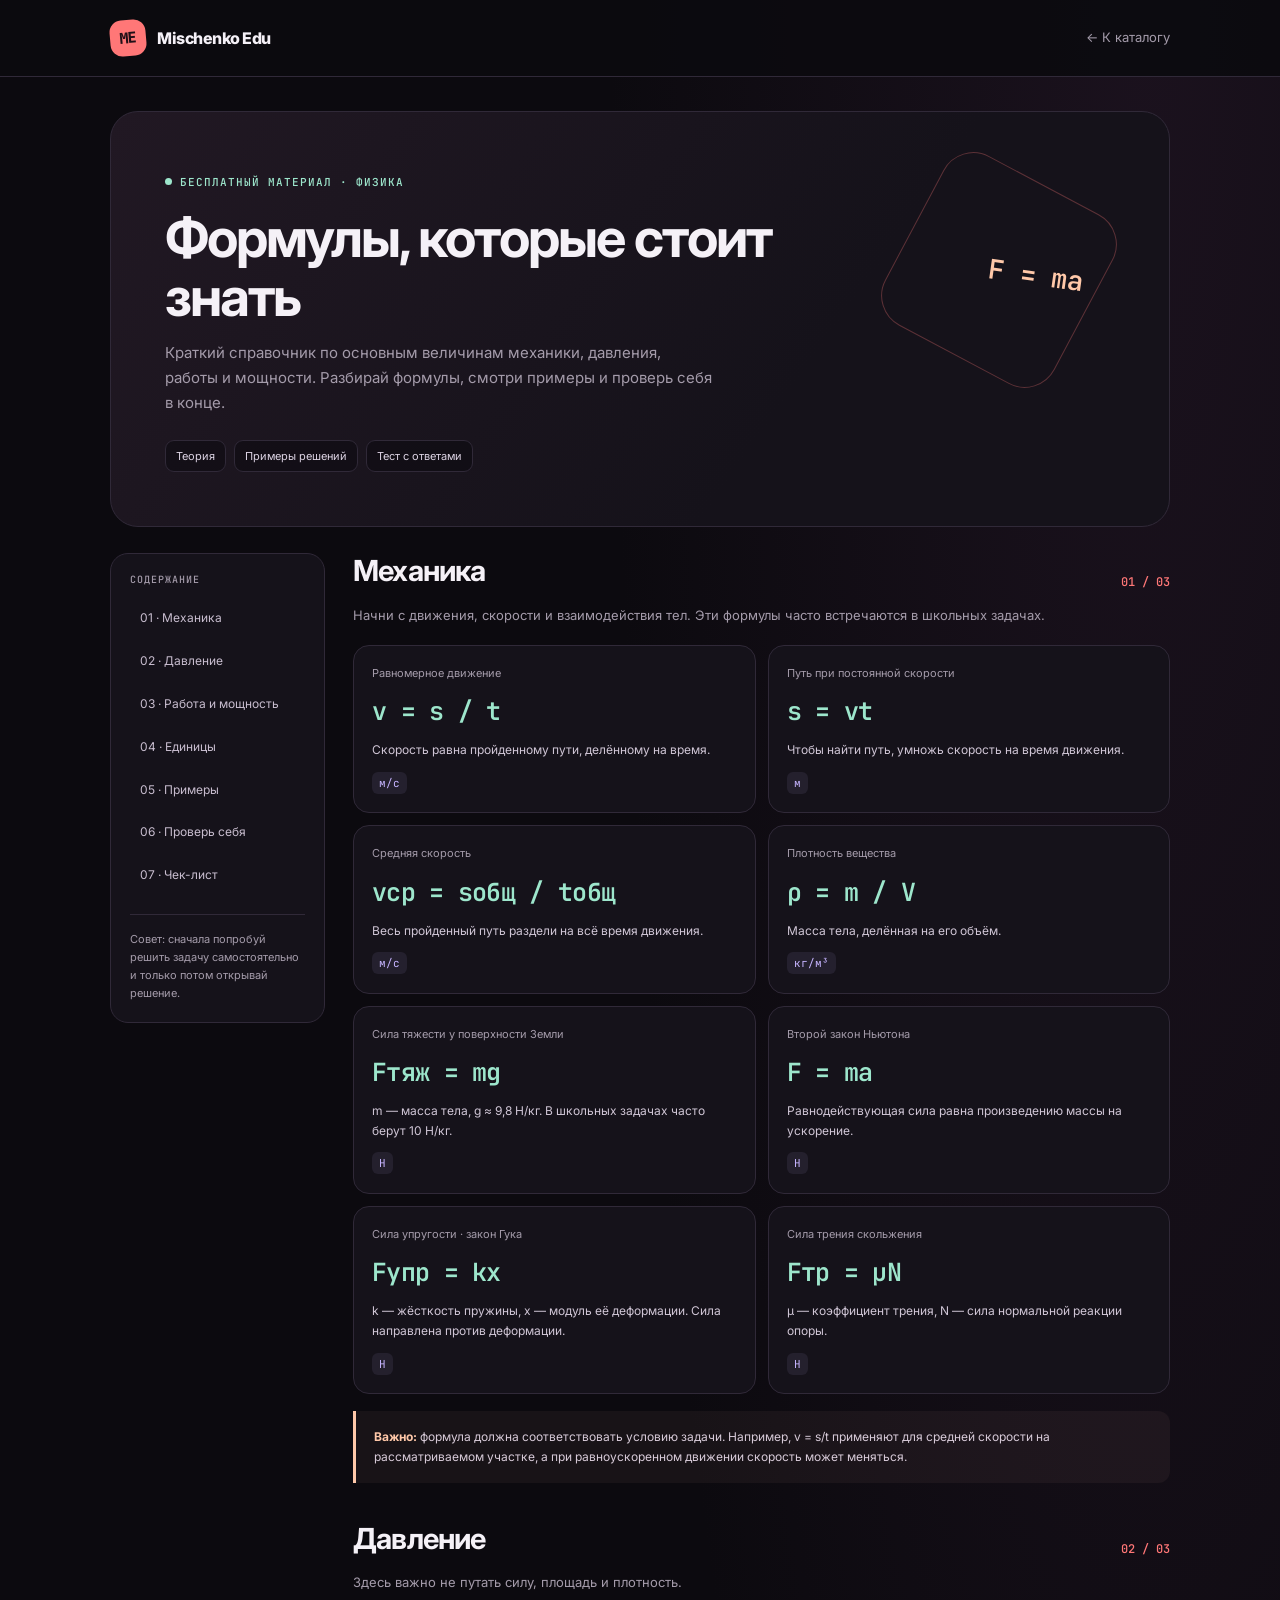
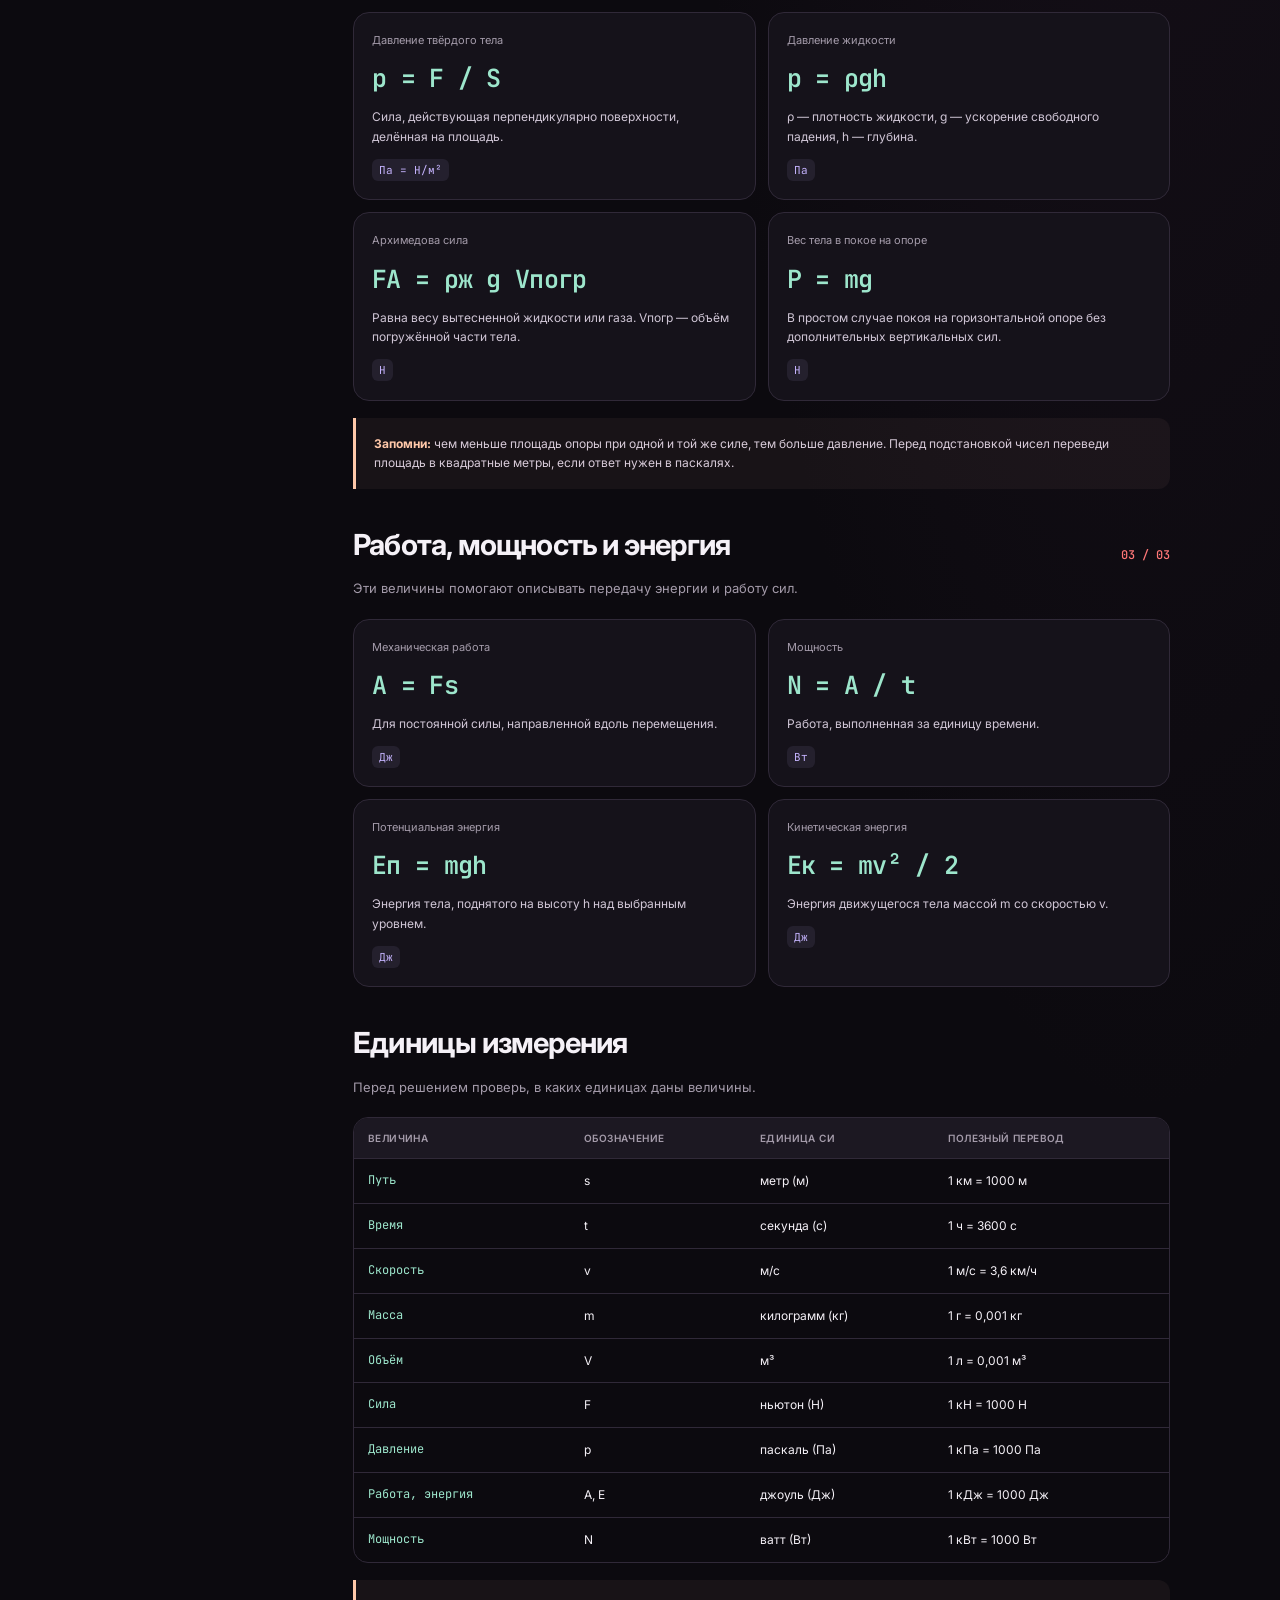
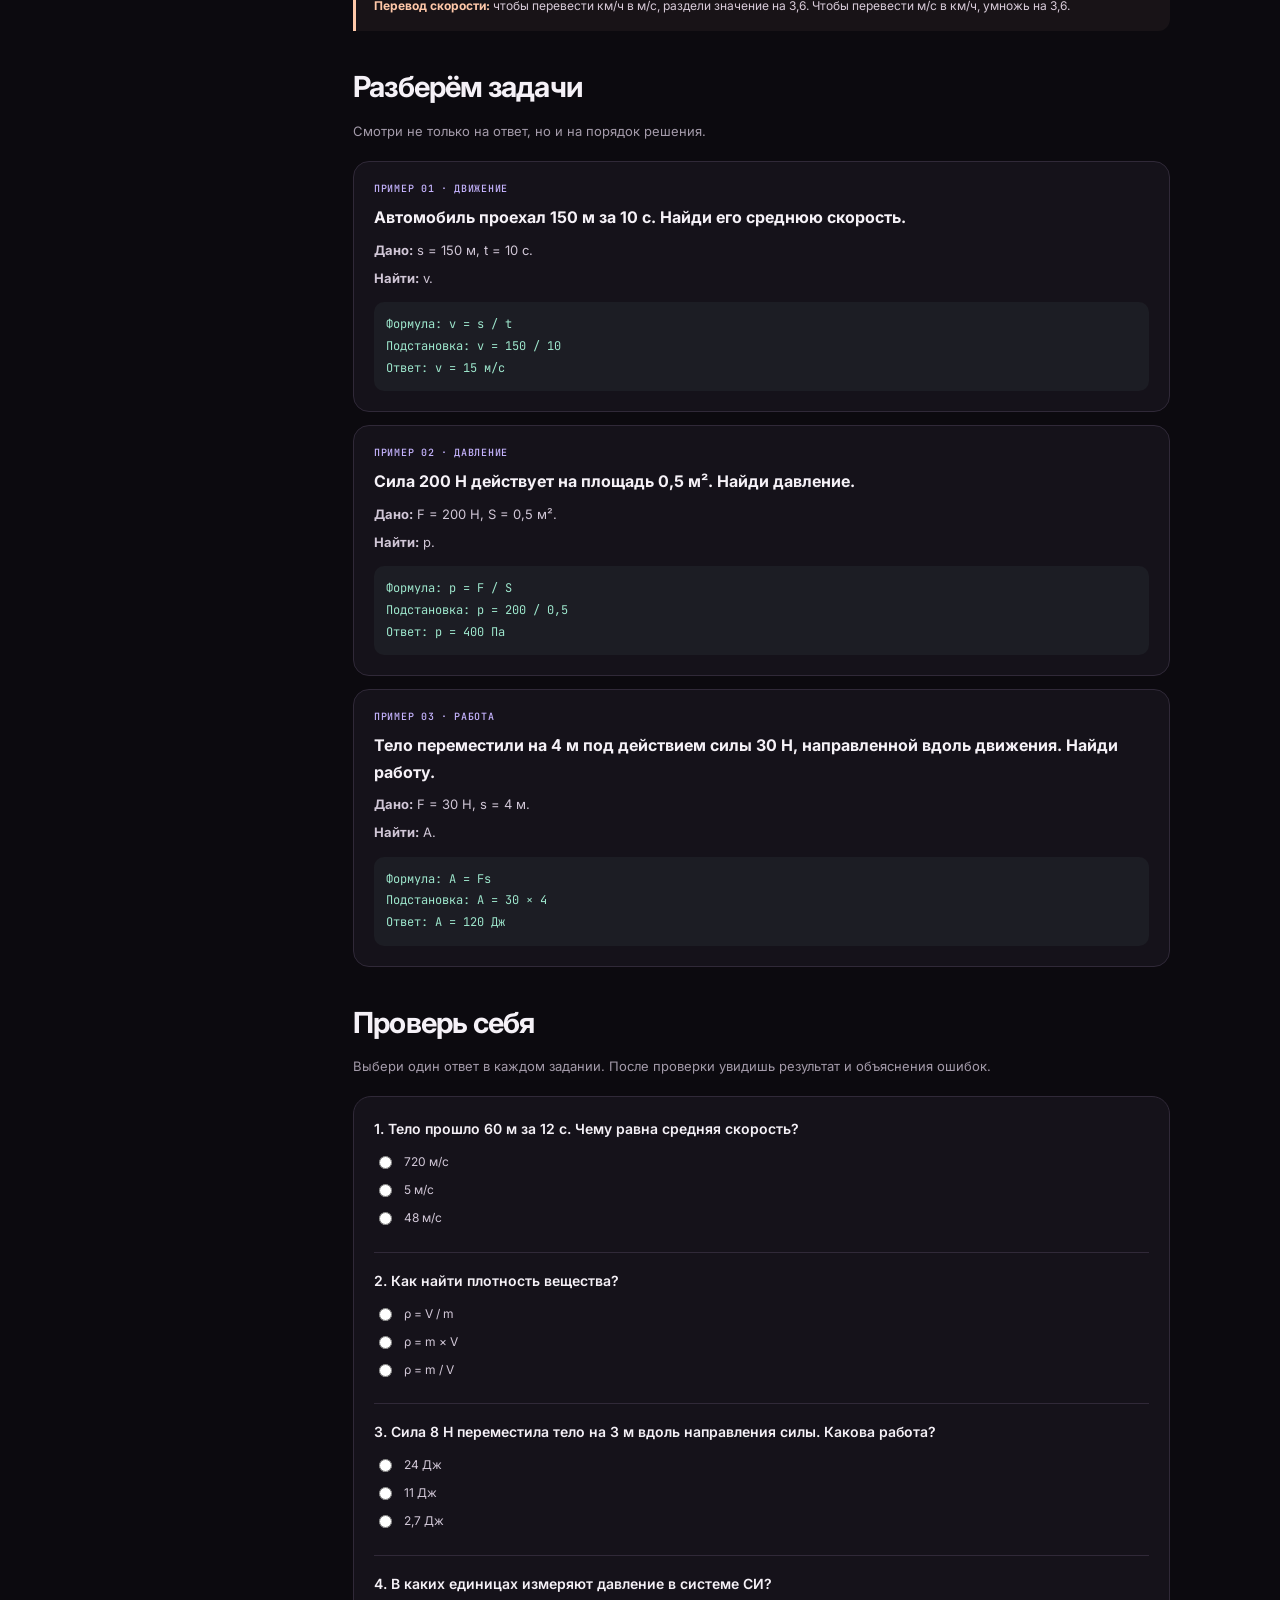
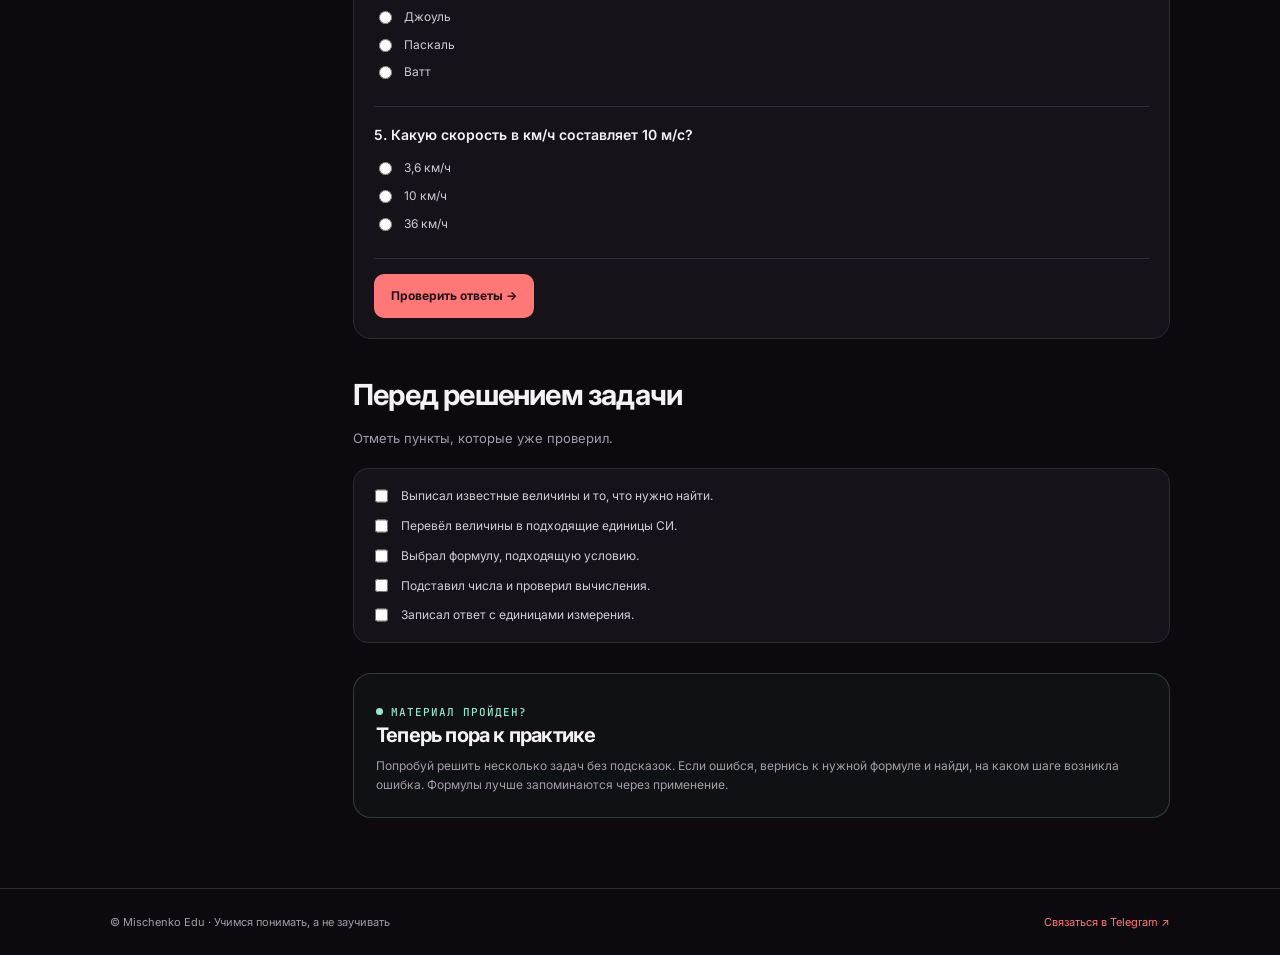
==== materials/physics/formulas.html @ 3014e143 "Create formulas.html" ====
<!DOCTYPE html>
<html lang="ru">
<head>
  <meta charset="UTF-8">
  <meta name="viewport" content="width=device-width, initial-scale=1">
  <meta name="theme-color" content="#0c0a0f">
  <meta name="description" content="Бесплатный справочник по физике: формулы, единицы измерения, примеры решения задач и проверочный тест. Mischenko Edu.">
  <title>Физика: формулы и величины — Mischenko Edu</title>

  <link rel="preconnect" href="https://fonts.googleapis.com">
  <link rel="preconnect" href="https://fonts.gstatic.com" crossorigin>
  <link href="https://fonts.googleapis.com/css2?family=Inter:wght@400;500;600;700;800&family=JetBrains+Mono:wght@400;500;600&display=swap" rel="stylesheet">

  <style>
    :root {
      --bg: #0c0a0f;
      --panel: #15121a;
      --panel-light: #1c1822;
      --text: #f5f1f7;
      --muted: #a49baa;
      --line: #302938;
      --coral: #ff7777;
      --mint: #9de6cc;
      --lavender: #c6b4ff;
      --peach: #ffc8a9;
      --radius: 20px;
    }

    * { box-sizing: border-box; }

    html { scroll-behavior: smooth; }

    body {
      margin: 0;
      background:
        radial-gradient(ellipse at 90% 0%, #39213b55, transparent 34rem),
        var(--bg);
      color: var(--text);
      font-family: Inter, sans-serif;
      line-height: 1.65;
    }

    a { color: inherit; text-decoration: none; }

    button, input { font: inherit; }

    button { cursor: pointer; }

    .wrap {
      width: min(1060px, calc(100% - 36px));
      margin: auto;
    }

    header {
      border-bottom: 1px solid var(--line);
      background: #0c0a0fe8;
    }

    .topbar {
      min-height: 76px;
      display: flex;
      align-items: center;
      justify-content: space-between;
      gap: 16px;
    }

    .brand {
      display: flex;
      align-items: center;
      gap: 11px;
      font-weight: 800;
      letter-spacing: -.5px;
    }

    .brand-mark {
      width: 36px;
      height: 36px;
      display: grid;
      place-items: center;
      border-radius: 12px;
      background: var(--coral);
      color: #211017;
      font-family: "JetBrains Mono", monospace;
      font-size: 15px;
      transform: rotate(-5deg);
    }

    .back {
      color: var(--muted);
      font-size: 13px;
      transition: color .2s;
    }

    .back:hover { color: var(--text); }

    .hero {
      position: relative;
      overflow: hidden;
      margin: 34px 0 26px;
      padding: clamp(26px, 5vw, 54px);
      border: 1px solid var(--line);
      border-radius: 28px;
      background: linear-gradient(125deg, #211823, #15121a 65%);
    }

    .hero::before {
      content: "";
      position: absolute;
      width: 190px;
      height: 190px;
      right: 7%;
      top: 15%;
      border: 1px solid #ff77774d;
      border-radius: 34px;
      transform: rotate(28deg);
    }

    .hero::after {
      content: "F = ma";
      position: absolute;
      right: 8%;
      top: 35%;
      color: #ffc8a9;
      font: 600 clamp(18px, 3vw, 27px) "JetBrains Mono", monospace;
      transform: rotate(8deg);
    }

    .eyebrow {
      display: inline-flex;
      align-items: center;
      gap: 8px;
      color: var(--mint);
      font: 500 11px "JetBrains Mono", monospace;
      letter-spacing: 1px;
      text-transform: uppercase;
    }

    .eyebrow::before {
      content: "";
      width: 7px;
      height: 7px;
      background: var(--mint);
      border-radius: 50%;
    }

    h1 {
      position: relative;
      z-index: 1;
      max-width: 620px;
      margin: 17px 0 15px;
      font-size: clamp(32px, 5vw, 54px);
      line-height: 1.08;
      letter-spacing: -2px;
    }

    .hero p {
      position: relative;
      z-index: 1;
      max-width: 550px;
      margin: 0;
      color: var(--muted);
      font-size: 15px;
    }

    .hero-tags {
      position: relative;
      z-index: 1;
      display: flex;
      flex-wrap: wrap;
      gap: 8px;
      margin-top: 25px;
    }

    .tag {
      padding: 6px 10px;
      border: 1px solid var(--line);
      border-radius: 9px;
      background: #0c0a0f88;
      color: #ddd4e4;
      font-size: 11px;
    }

    .layout {
      display: grid;
      grid-template-columns: 215px minmax(0, 1fr);
      gap: 28px;
      align-items: start;
      padding-bottom: 70px;
    }

    aside {
      position: sticky;
      top: 20px;
      padding: 19px;
      border: 1px solid var(--line);
      border-radius: 18px;
      background: var(--panel);
    }

    .side-title {
      margin: 0 0 13px;
      color: var(--muted);
      font: 500 10px "JetBrains Mono", monospace;
      letter-spacing: 1px;
      text-transform: uppercase;
    }

    .side-nav {
      display: grid;
      gap: 5px;
    }

    .side-nav a {
      padding: 9px 10px;
      border-radius: 9px;
      color: #c8bdcf;
      font-size: 12px;
      transition: background .2s, color .2s;
    }

    .side-nav a:hover {
      background: var(--panel-light);
      color: var(--text);
    }

    .side-note {
      margin-top: 20px;
      padding-top: 15px;
      border-top: 1px solid var(--line);
      color: var(--muted);
      font-size: 11px;
    }

    section { scroll-margin-top: 20px; }

    .section-head {
      display: flex;
      justify-content: space-between;
      align-items: end;
      gap: 12px;
      margin: 0 0 15px;
    }

    h2 {
      margin: 0;
      font-size: clamp(22px, 3vw, 29px);
      letter-spacing: -.8px;
      line-height: 1.25;
    }

    .section-number {
      color: var(--coral);
      font: 500 12px "JetBrains Mono", monospace;
    }

    .intro {
      margin: 7px 0 19px;
      color: var(--muted);
      font-size: 13px;
    }

    .formula-grid {
      display: grid;
      grid-template-columns: repeat(2, minmax(0, 1fr));
      gap: 12px;
    }

    .formula-card {
      min-width: 0;
      padding: 18px;
      border: 1px solid var(--line);
      border-radius: 16px;
      background: var(--panel);
      transition: border-color .2s, transform .2s;
    }

    .formula-card:hover {
      border-color: #66536f;
      transform: translateY(-2px);
    }

    .formula-label {
      color: var(--muted);
      font-size: 11px;
    }

    .formula {
      margin: 12px 0;
      color: var(--mint);
      font: 600 clamp(19px, 2.6vw, 25px) "JetBrains Mono", monospace;
      letter-spacing: -.7px;
      overflow-wrap: anywhere;
    }

    .formula-card p {
      margin: 0;
      color: #d0c6d6;
      font-size: 12px;
    }

    .formula-card .unit {
      display: inline-block;
      margin-top: 12px;
      padding: 4px 7px;
      border-radius: 6px;
      background: #c6b4ff16;
      color: var(--lavender);
      font: 11px "JetBrains Mono", monospace;
    }

    .info-box {
      margin: 17px 0 28px;
      padding: 16px 18px;
      border-left: 3px solid var(--peach);
      border-radius: 0 12px 12px 0;
      background: #ffc8a90d;
      color: #d8cbd9;
      font-size: 12px;
    }

    .info-box strong { color: var(--peach); }

    .content-section { margin-top: 38px; }

    .table-wrap {
      overflow-x: auto;
      border: 1px solid var(--line);
      border-radius: 15px;
    }

    table {
      width: 100%;
      border-collapse: collapse;
      font-size: 12px;
    }

    th, td {
      padding: 12px 14px;
      border-bottom: 1px solid var(--line);
      text-align: left;
    }

    th {
      background: var(--panel-light);
      color: var(--muted);
      font-size: 10px;
      font-weight: 600;
      letter-spacing: .4px;
      text-transform: uppercase;
    }

    tr:last-child td { border-bottom: 0; }

    td:first-child {
      color: var(--mint);
      font-family: "JetBrains Mono", monospace;
    }

    .example {
      margin-top: 13px;
      padding: 20px;
      border: 1px solid var(--line);
      border-radius: 16px;
      background: var(--panel);
    }

    .example-label {
      color: var(--lavender);
      font: 500 10px "JetBrains Mono", monospace;
      letter-spacing: .7px;
      text-transform: uppercase;
    }

    .example h3 {
      margin: 9px 0;
      font-size: 16px;
    }

    .example p {
      margin: 7px 0;
      color: #d0c6d6;
      font-size: 13px;
    }

    .solution {
      margin-top: 13px;
      padding: 12px;
      border-radius: 10px;
      background: #9de6cc0d;
      color: var(--mint);
      font: 12px/1.8 "JetBrains Mono", monospace;
    }

    .test {
      padding: 20px;
      border: 1px solid var(--line);
      border-radius: 18px;
      background: var(--panel);
    }

    .question {
      padding: 16px 0;
      border-bottom: 1px solid var(--line);
    }

    .question:first-child { padding-top: 0; }

    .question:last-of-type { border-bottom: 0; }

    .question h3 {
      margin: 0 0 12px;
      font-size: 14px;
      font-weight: 600;
    }

    .option {
      display: flex;
      align-items: flex-start;
      gap: 9px;
      margin: 8px 0;
      color: #d2c8d8;
      font-size: 12px;
      cursor: pointer;
    }

    .option input {
      margin-top: 4px;
      accent-color: var(--coral);
    }

    .primary-button {
      margin-top: 15px;
      padding: 12px 17px;
      border: 0;
      border-radius: 10px;
      background: var(--coral);
      color: #241219;
      font-size: 12px;
      font-weight: 700;
      transition: opacity .2s;
    }

    .primary-button:hover { opacity: .86; }

    .result {
      margin-top: 14px;
      padding: 13px;
      border-radius: 10px;
      background: var(--panel-light);
      color: var(--text);
      font-size: 13px;
    }

    .result:empty { display: none; }

    .result strong { color: var(--mint); }

    .mistakes {
      margin: 8px 0 0;
      padding-left: 18px;
      color: var(--muted);
      font-size: 12px;
    }

    .checklist {
      display: grid;
      gap: 10px;
      padding: 17px;
      border: 1px solid var(--line);
      border-radius: 15px;
      background: var(--panel);
    }

    .checklist label {
      display: flex;
      gap: 10px;
      color: #d4cbd9;
      font-size: 12px;
      cursor: pointer;
    }

    .checklist input { accent-color: var(--mint); }

    .finish {
      margin-top: 30px;
      padding: 22px;
      border: 1px solid #9de6cc35;
      border-radius: 18px;
      background: #9de6cc08;
    }

    .finish h2 { font-size: 20px; }

    .finish p {
      margin: 8px 0 0;
      color: var(--muted);
      font-size: 12px;
    }

    footer {
      padding: 24px 0;
      border-top: 1px solid var(--line);
      color: var(--muted);
      font-size: 11px;
    }

    .footer-inner {
      display: flex;
      justify-content: space-between;
      gap: 15px;
      flex-wrap: wrap;
    }

    .footer-inner a { color: var(--coral); }

    @media (max-width: 720px) {
      .hero::before, .hero::after { opacity: .22; }
      .layout { grid-template-columns: 1fr; gap: 22px; }
      aside { position: static; }
      .side-nav {
        display: flex;
        flex-wrap: wrap;
      }
      .side-nav a { background: var(--panel-light); }
      .side-note { display: none; }
    }

    @media (max-width: 460px) {
      .wrap { width: calc(100% - 24px); }
      .topbar { min-height: 64px; }
      .back { font-size: 11px; }
      .hero { margin-top: 20px; padding: 25px 20px; }
      h1 { letter-spacing: -1.2px; }
      .formula-grid { grid-template-columns: 1fr; }
      .formula-card { padding: 16px; }
      .test { padding: 15px; }
    }
  </style>
</head>

<body>
  <header>
    <div class="wrap topbar">
      <a class="brand" href="../../index.html" aria-label="Mischenko Edu — каталог">
        <span class="brand-mark">ME</span>
        <span>Mischenko Edu</span>
      </a>
      <a class="back" href="../../index.html">← К каталогу</a>
    </div>
  </header>

  <main class="wrap">
    <div class="hero">
      <span class="eyebrow">Бесплатный материал · Физика</span>
      <h1>Формулы, которые стоит знать</h1>
      <p>
        Краткий справочник по основным величинам механики, давления,
        работы и мощности. Разбирай формулы, смотри примеры и проверь себя
        в конце.
      </p>
      <div class="hero-tags">
        <span class="tag">Теория</span>
        <span class="tag">Примеры решений</span>
        <span class="tag">Тест с ответами</span>
      </div>
    </div>

    <div class="layout">
      <aside>
        <p class="side-title">Содержание</p>
        <nav class="side-nav" aria-label="Навигация по материалу">
          <a href="#mechanics">01 · Механика</a>
          <a href="#pressure">02 · Давление</a>
          <a href="#work">03 · Работа и мощность</a>
          <a href="#units">04 · Единицы</a>
          <a href="#examples">05 · Примеры</a>
          <a href="#test">06 · Проверь себя</a>
          <a href="#checklist">07 · Чек-лист</a>
        </nav>
        <div class="side-note">
          Совет: сначала попробуй решить задачу самостоятельно и только
          потом открывай решение.
        </div>
      </aside>

      <div class="content">
        <section id="mechanics">
          <div class="section-head">
            <h2>Механика</h2>
            <span class="section-number">01 / 03</span>
          </div>
          <p class="intro">
            Начни с движения, скорости и взаимодействия тел.
            Эти формулы часто встречаются в школьных задачах.
          </p>

          <div class="formula-grid">
            <article class="formula-card">
              <div class="formula-label">Равномерное движение</div>
              <div class="formula">v = s / t</div>
              <p>Скорость равна пройденному пути, делённому на время.</p>
              <span class="unit">м/с</span>
            </article>

            <article class="formula-card">
              <div class="formula-label">Путь при постоянной скорости</div>
              <div class="formula">s = vt</div>
              <p>Чтобы найти путь, умножь скорость на время движения.</p>
              <span class="unit">м</span>
            </article>

            <article class="formula-card">
              <div class="formula-label">Средняя скорость</div>
              <div class="formula">vср = sобщ / tобщ</div>
              <p>Весь пройденный путь раздели на всё время движения.</p>
              <span class="unit">м/с</span>
            </article>

            <article class="formula-card">
              <div class="formula-label">Плотность вещества</div>
              <div class="formula">ρ = m / V</div>
              <p>Масса тела, делённая на его объём.</p>
              <span class="unit">кг/м³</span>
            </article>

            <article class="formula-card">
              <div class="formula-label">Сила тяжести у поверхности Земли</div>
              <div class="formula">Fтяж = mg</div>
              <p>m — масса тела, g ≈ 9,8 Н/кг. В школьных задачах часто берут 10 Н/кг.</p>
              <span class="unit">Н</span>
            </article>

            <article class="formula-card">
              <div class="formula-label">Второй закон Ньютона</div>
              <div class="formula">F = ma</div>
              <p>Равнодействующая сила равна произведению массы на ускорение.</p>
              <span class="unit">Н</span>
            </article>

            <article class="formula-card">
              <div class="formula-label">Сила упругости · закон Гука</div>
              <div class="formula">Fупр = kx</div>
              <p>k — жёсткость пружины, x — модуль её деформации. Сила направлена против деформации.</p>
              <span class="unit">Н</span>
            </article>

            <article class="formula-card">
              <div class="formula-label">Сила трения скольжения</div>
              <div class="formula">Fтр = μN</div>
              <p>μ — коэффициент трения, N — сила нормальной реакции опоры.</p>
              <span class="unit">Н</span>
            </article>
          </div>

          <div class="info-box">
            <strong>Важно:</strong> формула должна соответствовать условию задачи.
            Например, v = s/t применяют для средней скорости на рассматриваемом
            участке, а при равноускоренном движении скорость может меняться.
          </div>
        </section>

        <section class="content-section" id="pressure">
          <div class="section-head">
            <h2>Давление</h2>
            <span class="section-number">02 / 03</span>
          </div>
          <p class="intro">
            Здесь важно не путать силу, площадь и плотность.
          </p>

          <div class="formula-grid">
            <article class="formula-card">
              <div class="formula-label">Давление твёрдого тела</div>
              <div class="formula">p = F / S</div>
              <p>Сила, действующая перпендикулярно поверхности, делённая на площадь.</p>
              <span class="unit">Па = Н/м²</span>
            </article>

            <article class="formula-card">
              <div class="formula-label">Давление жидкости</div>
              <div class="formula">p = ρgh</div>
              <p>ρ — плотность жидкости, g — ускорение свободного падения, h — глубина.</p>
              <span class="unit">Па</span>
            </article>

            <article class="formula-card">
              <div class="formula-label">Архимедова сила</div>
              <div class="formula">FА = ρж g Vпогр</div>
              <p>Равна весу вытесненной жидкости или газа. Vпогр — объём погружённой части тела.</p>
              <span class="unit">Н</span>
            </article>

            <article class="formula-card">
              <div class="formula-label">Вес тела в покое на опоре</div>
              <div class="formula">P = mg</div>
              <p>В простом случае покоя на горизонтальной опоре без дополнительных вертикальных сил.</p>
              <span class="unit">Н</span>
            </article>
          </div>

          <div class="info-box">
            <strong>Запомни:</strong> чем меньше площадь опоры при одной и той же
            силе, тем больше давление. Перед подстановкой чисел переведи площадь
            в квадратные метры, если ответ нужен в паскалях.
          </div>
        </section>

        <section class="content-section" id="work">
          <div class="section-head">
            <h2>Работа, мощность и энергия</h2>
            <span class="section-number">03 / 03</span>
          </div>
          <p class="intro">
            Эти величины помогают описывать передачу энергии и работу сил.
          </p>

          <div class="formula-grid">
            <article class="formula-card">
              <div class="formula-label">Механическая работа</div>
              <div class="formula">A = Fs</div>
              <p>Для постоянной силы, направленной вдоль перемещения.</p>
              <span class="unit">Дж</span>
            </article>

            <article class="formula-card">
              <div class="formula-label">Мощность</div>
              <div class="formula">N = A / t</div>
              <p>Работа, выполненная за единицу времени.</p>
              <span class="unit">Вт</span>
            </article>

            <article class="formula-card">
              <div class="formula-label">Потенциальная энергия</div>
              <div class="formula">Eп = mgh</div>
              <p>Энергия тела, поднятого на высоту h над выбранным уровнем.</p>
              <span class="unit">Дж</span>
            </article>

            <article class="formula-card">
              <div class="formula-label">Кинетическая энергия</div>
              <div class="formula">Eк = mv² / 2</div>
              <p>Энергия движущегося тела массой m со скоростью v.</p>
              <span class="unit">Дж</span>
            </article>
          </div>
        </section>

        <section class="content-section" id="units">
          <div class="section-head">
            <h2>Единицы измерения</h2>
          </div>
          <p class="intro">
            Перед решением проверь, в каких единицах даны величины.
          </p>

          <div class="table-wrap">
            <table>
              <thead>
                <tr>
                  <th>Величина</th>
                  <th>Обозначение</th>
                  <th>Единица СИ</th>
                  <th>Полезный перевод</th>
                </tr>
              </thead>
              <tbody>
                <tr>
                  <td>Путь</td>
                  <td>s</td>
                  <td>метр (м)</td>
                  <td>1 км = 1000 м</td>
                </tr>
                <tr>
                  <td>Время</td>
                  <td>t</td>
                  <td>секунда (с)</td>
                  <td>1 ч = 3600 с</td>
                </tr>
                <tr>
                  <td>Скорость</td>
                  <td>v</td>
                  <td>м/с</td>
                  <td>1 м/с = 3,6 км/ч</td>
                </tr>
                <tr>
                  <td>Масса</td>
                  <td>m</td>
                  <td>килограмм (кг)</td>
                  <td>1 г = 0,001 кг</td>
                </tr>
                <tr>
                  <td>Объём</td>
                  <td>V</td>
                  <td>м³</td>
                  <td>1 л = 0,001 м³</td>
                </tr>
                <tr>
                  <td>Сила</td>
                  <td>F</td>
                  <td>ньютон (Н)</td>
                  <td>1 кН = 1000 Н</td>
                </tr>
                <tr>
                  <td>Давление</td>
                  <td>p</td>
                  <td>паскаль (Па)</td>
                  <td>1 кПа = 1000 Па</td>
                </tr>
                <tr>
                  <td>Работа, энергия</td>
                  <td>A, E</td>
                  <td>джоуль (Дж)</td>
                  <td>1 кДж = 1000 Дж</td>
                </tr>
                <tr>
                  <td>Мощность</td>
                  <td>N</td>
                  <td>ватт (Вт)</td>
                  <td>1 кВт = 1000 Вт</td>
                </tr>
              </tbody>
            </table>
          </div>

          <div class="info-box">
            <strong>Перевод скорости:</strong> чтобы перевести км/ч в м/с,
            раздели значение на 3,6. Чтобы перевести м/с в км/ч, умножь на 3,6.
          </div>
        </section>

        <section class="content-section" id="examples">
          <div class="section-head">
            <h2>Разберём задачи</h2>
          </div>
          <p class="intro">
            Смотри не только на ответ, но и на порядок решения.
          </p>

          <article class="example">
            <div class="example-label">Пример 01 · Движение</div>
            <h3>Автомобиль проехал 150 м за 10 с. Найди его среднюю скорость.</h3>
            <p><strong>Дано:</strong> s = 150 м, t = 10 с.</p>
            <p><strong>Найти:</strong> v.</p>
            <div class="solution">
              Формула: v = s / t<br>
              Подстановка: v = 150 / 10<br>
              Ответ: v = 15 м/с
            </div>
          </article>

          <article class="example">
            <div class="example-label">Пример 02 · Давление</div>
            <h3>Сила 200 Н действует на площадь 0,5 м². Найди давление.</h3>
            <p><strong>Дано:</strong> F = 200 Н, S = 0,5 м².</p>
            <p><strong>Найти:</strong> p.</p>
            <div class="solution">
              Формула: p = F / S<br>
              Подстановка: p = 200 / 0,5<br>
              Ответ: p = 400 Па
            </div>
          </article>

          <article class="example">
            <div class="example-label">Пример 03 · Работа</div>
            <h3>Тело переместили на 4 м под действием силы 30 Н, направленной вдоль движения. Найди работу.</h3>
            <p><strong>Дано:</strong> F = 30 Н, s = 4 м.</p>
            <p><strong>Найти:</strong> A.</p>
            <div class="solution">
              Формула: A = Fs<br>
              Подстановка: A = 30 × 4<br>
              Ответ: A = 120 Дж
            </div>
          </article>
        </section>

        <section class="content-section" id="test">
          <div class="section-head">
            <h2>Проверь себя</h2>
          </div>
          <p class="intro">
            Выбери один ответ в каждом задании. После проверки увидишь результат
            и объяснения ошибок.
          </p>

          <form class="test" id="quiz">
            <div class="question" data-answer="b" data-explanation="Скорость равна пути, делённому на время: 60 / 12 = 5 м/с.">
              <h3>1. Тело прошло 60 м за 12 с. Чему равна средняя скорость?</h3>
              <label class="option"><input type="radio" name="q1" value="a"> 720 м/с</label>
              <label class="option"><input type="radio" name="q1" value="b"> 5 м/с</label>
              <label class="option"><input type="radio" name="q1" value="c"> 48 м/с</label>
            </div>

            <div class="question" data-answer="c" data-explanation="Плотность вычисляют делением массы на объём: ρ = m / V.">
              <h3>2. Как найти плотность вещества?</h3>
              <label class="option"><input type="radio" name="q2" value="a"> ρ = V / m</label>
              <label class="option"><input type="radio" name="q2" value="b"> ρ = m × V</label>
              <label class="option"><input type="radio" name="q2" value="c"> ρ = m / V</label>
            </div>

            <div class="question" data-answer="a" data-explanation="Работа силы, направленной вдоль перемещения, равна A = Fs = 8 × 3 = 24 Дж.">
              <h3>3. Сила 8 Н переместила тело на 3 м вдоль направления силы. Какова работа?</h3>
              <label class="option"><input type="radio" name="q3" value="a"> 24 Дж</label>
              <label class="option"><input type="radio" name="q3" value="b"> 11 Дж</label>
              <label class="option"><input type="radio" name="q3" value="c"> 2,7 Дж</label>
            </div>

            <div class="question" data-answer="b" data-explanation="Единица давления в СИ — паскаль (Па), который равен одному ньютону на квадратный метр.">
              <h3>4. В каких единицах измеряют давление в системе СИ?</h3>
              <label class="option"><input type="radio" name="q4" value="a"> Джоуль</label>
              <label class="option"><input type="radio" name="q4" value="b"> Паскаль</label>
              <label class="option"><input type="radio" name="q4" value="c"> Ватт</label>
            </div>

            <div class="question" data-answer="c" data-explanation="1 м/с = 3,6 км/ч, поэтому 10 м/с = 36 км/ч.">
              <h3>5. Какую скорость в км/ч составляет 10 м/с?</h3>
              <label class="option"><input type="radio" name="q5" value="a"> 3,6 км/ч</label>
              <label class="option"><input type="radio" name="q5" value="b"> 10 км/ч</label>
              <label class="option"><input type="radio" name="q5" value="c"> 36 км/ч</label>
            </div>

            <button class="primary-button" type="submit">Проверить ответы →</button>
            <div class="result" id="quizResult" role="status" aria-live="polite"></div>
          </form>
        </section>

        <section class="content-section" id="checklist">
          <div class="section-head">
            <h2>Перед решением задачи</h2>
          </div>
          <p class="intro">Отметь пункты, которые уже проверил.</p>

          <div class="checklist">
            <label><input type="checkbox"> Выписал известные величины и то, что нужно найти.</label>
            <label><input type="checkbox"> Перевёл величины в подходящие единицы СИ.</label>
            <label><input type="checkbox"> Выбрал формулу, подходящую условию.</label>
            <label><input type="checkbox"> Подставил числа и проверил вычисления.</label>
            <label><input type="checkbox"> Записал ответ с единицами измерения.</label>
          </div>
        </section>

        <div class="finish">
          <span class="eyebrow">Материал пройден?</span>
          <h2>Теперь пора к практике</h2>
          <p>
            Попробуй решить несколько задач без подсказок. Если ошибся,
            вернись к нужной формуле и найди, на каком шаге возникла ошибка.
            Формулы лучше запоминаются через применение.
          </p>
        </div>
      </div>
    </div>
  </main>

  <footer>
    <div class="wrap footer-inner">
      <span>© Mischenko Edu · Учимся понимать, а не заучивать</span>
      <a href="https://t.me/mischenko_edu" target="_blank" rel="noopener noreferrer">Связаться в Telegram ↗</a>
    </div>
  </footer>

  <script>
    const quiz = document.getElementById("quiz");
    const result = document.getElementById("quizResult");

    quiz.addEventListener("submit", function (event) {
      event.preventDefault();

      const questions = [...quiz.querySelectorAll(".question")];
      let score = 0;
      const mistakes = [];

      questions.forEach(function (question, index) {
        const selected = question.querySelector("input:checked");
        const correct = question.dataset.answer;

        if (selected && selected.value === correct) {
          score++;
        } else {
          mistakes.push(
            "Задание " + (index + 1) + ": " +
            question.dataset.explanation
          );
        }
      });

      const messages = [
        "Начало положено! Повтори формулы и попробуй ещё раз.",
        "Уже лучше. Разбери ошибки и попробуй повторно.",
        "Хороший результат! Ещё немного практики — и будет увереннее.",
        "Отлично! Основные формулы ты знаешь.",
        "Прекрасно! Продолжай решать задачи самостоятельно."
      ];

      let message;
      if (score <= 1) message = messages[0];
      else if (score === 2) message = messages[1];
      else if (score === 3) message = messages[2];
      else if (score === 4) message = messages[3];
      else message = messages[4];

      result.replaceChildren();

      const scoreLine = document.createElement("p");
      const strong = document.createElement("strong");
      strong.textContent = "Результат: " + score + " из " + questions.length;
      scoreLine.appendChild(strong);
      result.appendChild(scoreLine);

      const messageLine = document.createElement("p");
      messageLine.textContent = message;
      result.appendChild(messageLine);

      if (mistakes.length) {
        const heading = document.createElement("p");
        heading.textContent = "Разбор заданий для повторения:";
        result.appendChild(heading);

        const list = document.createElement("ul");
        list.className = "mistakes";

        mistakes.forEach(function (mistake) {
          const item = document.createElement("li");
          item.textContent = mistake;
          list.appendChild(item);
        });

        result.appendChild(list);
      }
    });
  </script>
</body>
</html>
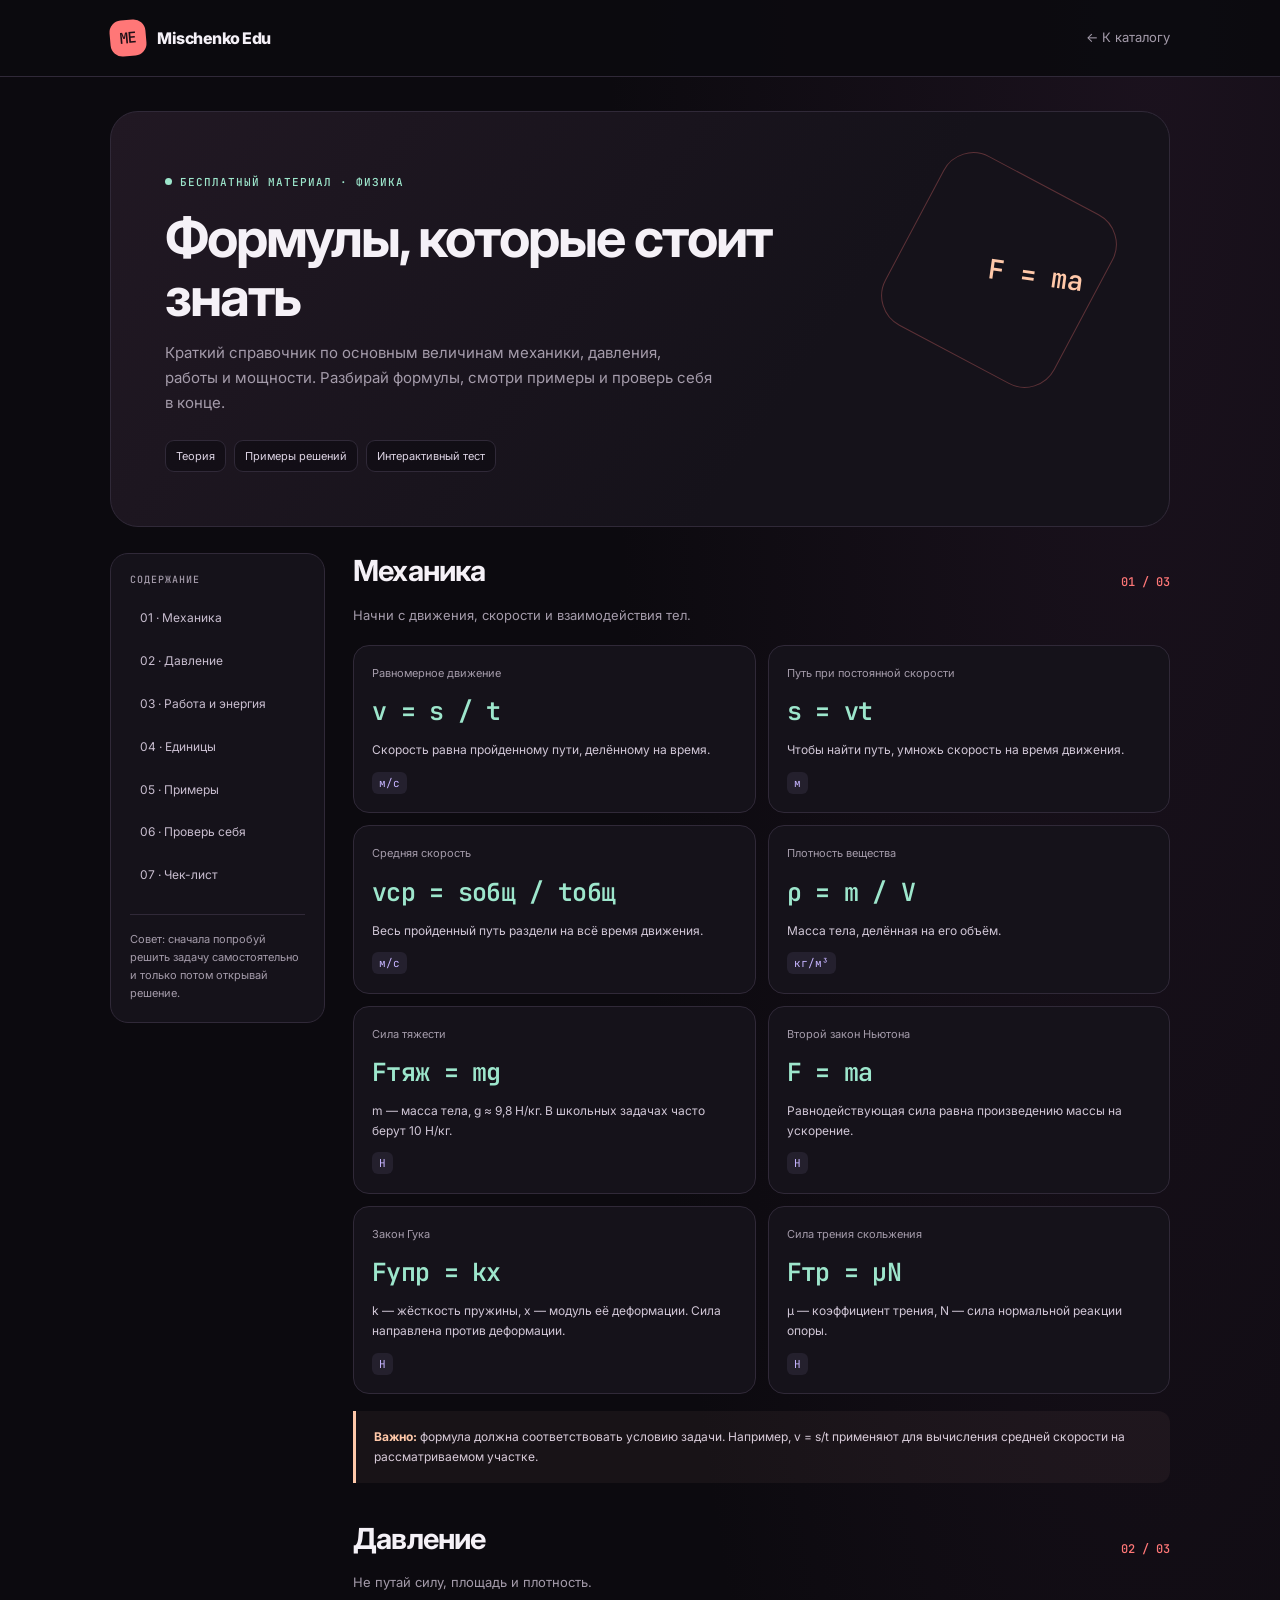
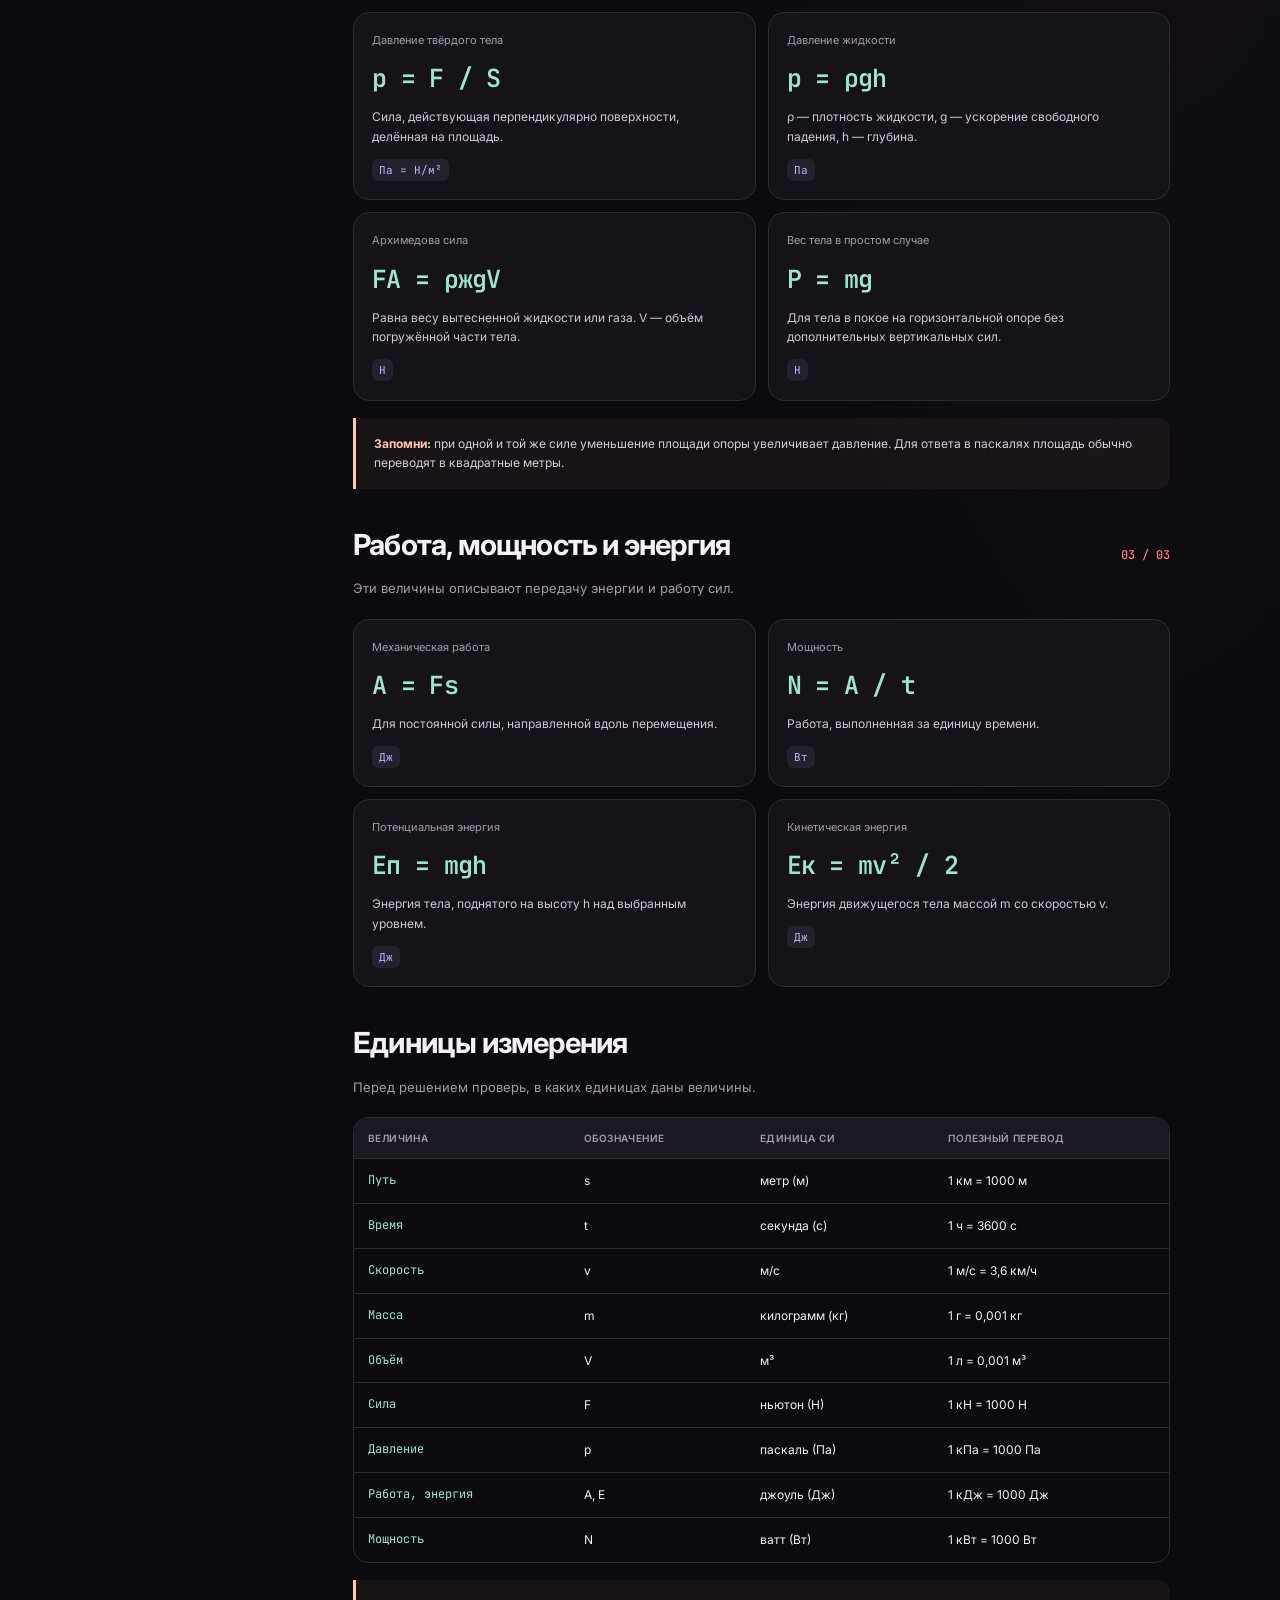
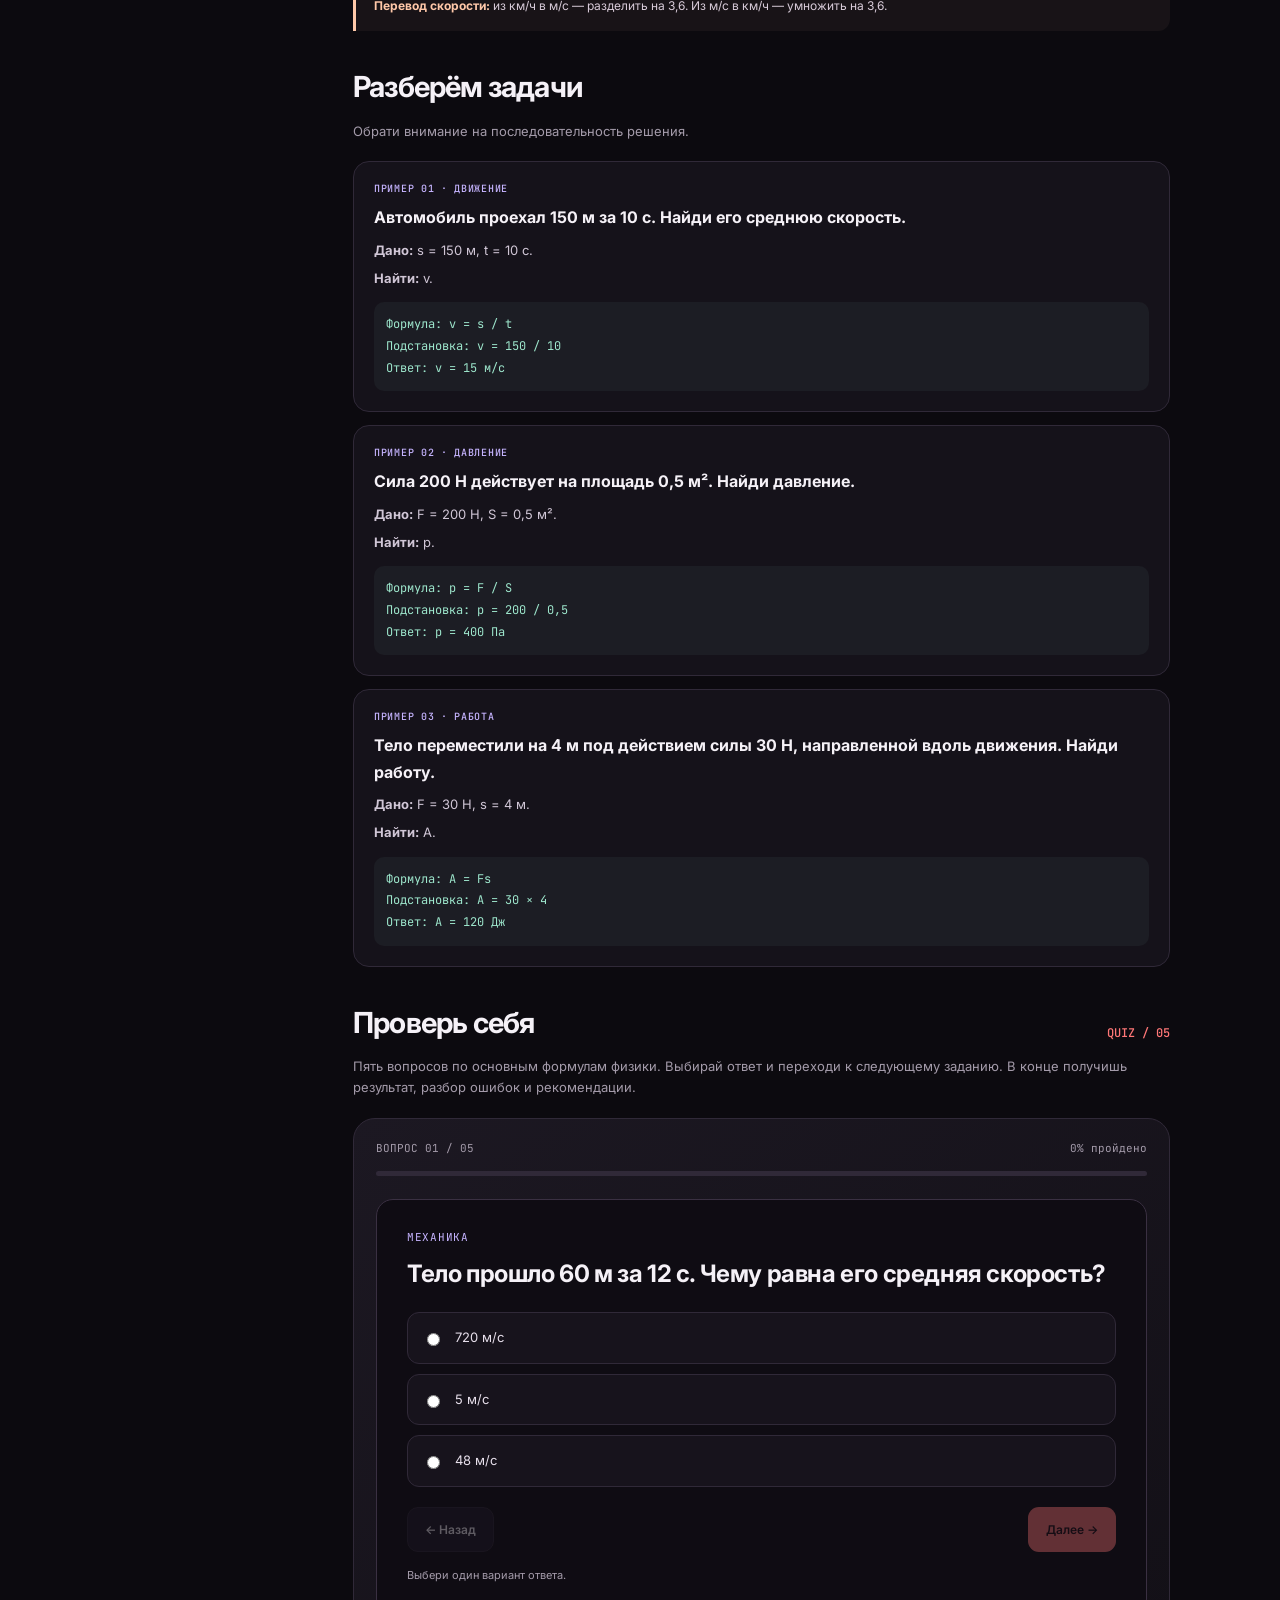
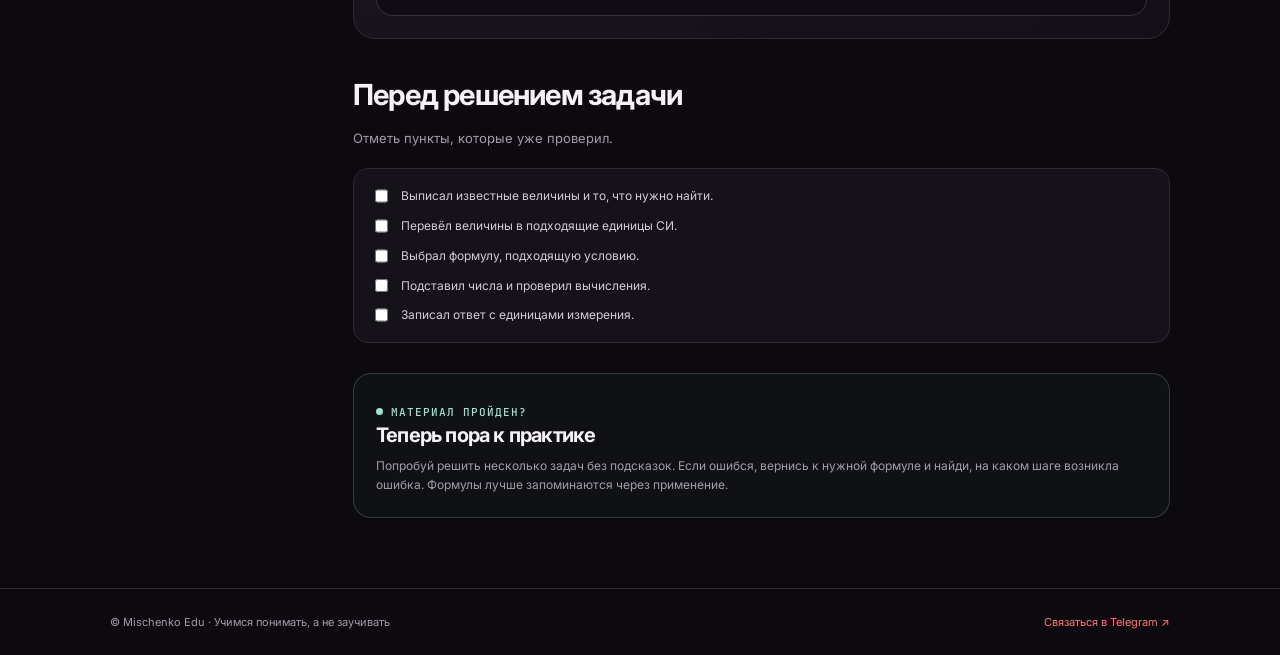
==== commit 6332f65b: "Update formulas.html" ====
--- a/materials/physics/formulas.html
+++ b/materials/physics/formulas.html
@@ -5,8 +5,8 @@
   <meta charset="UTF-8">
   <meta name="viewport" content="width=device-width, initial-scale=1">
   <meta name="theme-color" content="#0c0a0f">
-  <meta name="description" content="Бесплатный справочник по физике: формулы, единицы измерения, примеры решения задач и проверочный тест. Mischenko Edu.">
-  <title>Физика: формулы и величины — Mischenko Edu</title>
+  <meta name="description" content="Бесплатный справочник по физике: формулы, единицы измерения, примеры решения задач и интерактивный тест с рекомендациями. Mischenko Edu.">
+  <title>Физика: формулы и основные величины — Mischenko Edu</title>
 
   <link rel="preconnect" href="https://fonts.googleapis.com">
   <link rel="preconnect" href="https://fonts.gstatic.com" crossorigin>
@@ -24,7 +24,6 @@
       --mint: #9de6cc;
       --lavender: #c6b4ff;
       --peach: #ffc8a9;
-      --radius: 20px;
     }
 
     * { box-sizing: border-box; }
@@ -81,15 +80,13 @@
       border-radius: 12px;
       background: var(--coral);
       color: #211017;
-      font-family: "JetBrains Mono", monospace;
-      font-size: 15px;
+      font: 600 15px "JetBrains Mono", monospace;
       transform: rotate(-5deg);
     }
 
     .back {
       color: var(--muted);
       font-size: 13px;
-      transition: color .2s;
     }
 
     .back:hover { color: var(--text); }
@@ -121,7 +118,7 @@
       position: absolute;
       right: 8%;
       top: 35%;
-      color: #ffc8a9;
+      color: var(--peach);
       font: 600 clamp(18px, 3vw, 27px) "JetBrains Mono", monospace;
       transform: rotate(8deg);
     }
@@ -392,76 +389,193 @@
       font: 12px/1.8 "JetBrains Mono", monospace;
     }
 
+    /* Интерактивный тест */
+
     .test {
-      padding: 20px;
+      padding: 22px;
       border: 1px solid var(--line);
-      border-radius: 18px;
-      background: var(--panel);
-    }
-
-    .question {
-      padding: 16px 0;
-      border-bottom: 1px solid var(--line);
-    }
-
-    .question:first-child { padding-top: 0; }
-
-    .question:last-of-type { border-bottom: 0; }
-
-    .question h3 {
-      margin: 0 0 12px;
-      font-size: 14px;
+      border-radius: 22px;
+      background: linear-gradient(145deg, #1c1822, #131017);
+    }
+
+    .quiz-top {
+      display: flex;
+      justify-content: space-between;
+      align-items: center;
+      gap: 12px;
+      margin-bottom: 16px;
+      color: var(--muted);
+      font: 11px "JetBrains Mono", monospace;
+    }
+
+    .quiz-track {
+      height: 5px;
+      margin-bottom: 23px;
+      overflow: hidden;
+      border-radius: 10px;
+      background: #302938;
+    }
+
+    .quiz-progress {
+      width: 0;
+      height: 100%;
+      border-radius: inherit;
+      background: var(--coral);
+      transition: width .25s ease;
+    }
+
+    .quiz-card {
+      padding: clamp(19px, 4vw, 30px);
+      border: 1px solid #3a3042;
+      border-radius: 17px;
+      background: #0f0c13;
+    }
+
+    .quiz-topic {
+      color: var(--lavender);
+      font: 11px "JetBrains Mono", monospace;
+      text-transform: uppercase;
+      letter-spacing: .7px;
+    }
+
+    .quiz-card h3 {
+      margin: 13px 0 22px;
+      font-size: clamp(18px, 3vw, 24px);
+      line-height: 1.4;
+      letter-spacing: -.4px;
+    }
+
+    .quiz-options {
+      display: grid;
+      gap: 10px;
+    }
+
+    .quiz-option {
+      display: flex;
+      align-items: center;
+      gap: 12px;
+      padding: 14px;
+      border: 1px solid var(--line);
+      border-radius: 12px;
+      background: #17131c;
+      color: #e7dfeb;
+      font-size: 13px;
+      cursor: pointer;
+      transition: border-color .2s, background .2s;
+    }
+
+    .quiz-option:hover { border-color: #8b7197; }
+
+    .quiz-option.selected {
+      border-color: var(--coral);
+      background: #ff777710;
+    }
+
+    .quiz-option input {
+      flex-shrink: 0;
+      accent-color: var(--coral);
+    }
+
+    .quiz-actions {
+      display: flex;
+      justify-content: space-between;
+      align-items: center;
+      gap: 10px;
+      margin-top: 20px;
+    }
+
+    .quiz-button {
+      padding: 12px 17px;
+      border: 1px solid var(--line);
+      border-radius: 11px;
+      background: #211b28;
+      color: var(--text);
+      font-size: 12px;
       font-weight: 600;
     }
 
-    .option {
-      display: flex;
-      align-items: flex-start;
-      gap: 9px;
-      margin: 8px 0;
-      color: #d2c8d8;
-      font-size: 12px;
-      cursor: pointer;
-    }
-
-    .option input {
-      margin-top: 4px;
-      accent-color: var(--coral);
-    }
-
-    .primary-button {
-      margin-top: 15px;
-      padding: 12px 17px;
-      border: 0;
-      border-radius: 10px;
+    .quiz-button.primary {
+      border-color: transparent;
       background: var(--coral);
       color: #241219;
+    }
+
+    .quiz-button:disabled {
+      opacity: .35;
+      cursor: not-allowed;
+    }
+
+    .quiz-hint {
+      margin: 14px 0 0;
+      color: var(--muted);
+      font-size: 11px;
+    }
+
+    .quiz-result {
+      padding: 24px;
+      border: 1px solid #3a3042;
+      border-radius: 17px;
+      background: #0f0c13;
+    }
+
+    .quiz-result[hidden],
+    .quiz-card[hidden] {
+      display: none;
+    }
+
+    .result-score {
+      margin: 12px 0;
+      color: var(--mint);
+      font: 600 42px "JetBrains Mono", monospace;
+    }
+
+    .result-message {
+      color: var(--muted);
+      font-size: 13px;
+    }
+
+    .recommendation {
+      margin-top: 19px;
+      padding: 16px;
+      border-left: 3px solid var(--lavender);
+      border-radius: 0 12px 12px 0;
+      background: #c6b4ff0d;
+    }
+
+    .recommendation strong { color: var(--lavender); }
+
+    .recommendation p {
+      margin: 7px 0 0;
+      color: #d8cedf;
       font-size: 12px;
-      font-weight: 700;
-      transition: opacity .2s;
-    }
-
-    .primary-button:hover { opacity: .86; }
-
-    .result {
-      margin-top: 14px;
-      padding: 13px;
-      border-radius: 10px;
-      background: var(--panel-light);
-      color: var(--text);
+    }
+
+    .answer-review {
+      display: grid;
+      gap: 12px;
+      margin-top: 22px;
+    }
+
+    .review-item {
+      padding: 14px;
+      border: 1px solid var(--line);
+      border-radius: 12px;
+      background: #17131c;
+    }
+
+    .review-item h4 {
+      margin: 0 0 8px;
       font-size: 13px;
     }
 
-    .result:empty { display: none; }
-
-    .result strong { color: var(--mint); }
-
-    .mistakes {
-      margin: 8px 0 0;
-      padding-left: 18px;
+    .review-item p {
+      margin: 5px 0;
       color: var(--muted);
       font-size: 12px;
     }
+
+    .review-item .correct-text { color: var(--mint); }
+    .review-item .wrong-text { color: var(--coral); }
 
     .checklist {
       display: grid;
@@ -534,7 +648,9 @@
       h1 { letter-spacing: -1.2px; }
       .formula-grid { grid-template-columns: 1fr; }
       .formula-card { padding: 16px; }
-      .test { padding: 15px; }
+      .test { padding: 14px; }
+      .quiz-actions { align-items: stretch; }
+      .quiz-button { padding: 11px 12px; }
     }
   </style>
 </head>
@@ -562,7 +678,7 @@
       <div class="hero-tags">
         <span class="tag">Теория</span>
         <span class="tag">Примеры решений</span>
-        <span class="tag">Тест с ответами</span>
+        <span class="tag">Интерактивный тест</span>
       </div>
     </div>
 
@@ -572,7 +688,7 @@
         <nav class="side-nav" aria-label="Навигация по материалу">
           <a href="#mechanics">01 · Механика</a>
           <a href="#pressure">02 · Давление</a>
-          <a href="#work">03 · Работа и мощность</a>
+          <a href="#work">03 · Работа и энергия</a>
           <a href="#units">04 · Единицы</a>
           <a href="#examples">05 · Примеры</a>
           <a href="#test">06 · Проверь себя</a>
@@ -592,7 +708,6 @@
           </div>
           <p class="intro">
             Начни с движения, скорости и взаимодействия тел.
-            Эти формулы часто встречаются в школьных задачах.
           </p>
 
           <div class="formula-grid">
@@ -625,7 +740,7 @@
             </article>
 
             <article class="formula-card">
-              <div class="formula-label">Сила тяжести у поверхности Земли</div>
+              <div class="formula-label">Сила тяжести</div>
               <div class="formula">Fтяж = mg</div>
               <p>m — масса тела, g ≈ 9,8 Н/кг. В школьных задачах часто берут 10 Н/кг.</p>
               <span class="unit">Н</span>
@@ -639,7 +754,7 @@
             </article>
 
             <article class="formula-card">
-              <div class="formula-label">Сила упругости · закон Гука</div>
+              <div class="formula-label">Закон Гука</div>
               <div class="formula">Fупр = kx</div>
               <p>k — жёсткость пружины, x — модуль её деформации. Сила направлена против деформации.</p>
               <span class="unit">Н</span>
@@ -655,8 +770,8 @@
 
           <div class="info-box">
             <strong>Важно:</strong> формула должна соответствовать условию задачи.
-            Например, v = s/t применяют для средней скорости на рассматриваемом
-            участке, а при равноускоренном движении скорость может меняться.
+            Например, v = s/t применяют для вычисления средней скорости на
+            рассматриваемом участке.
           </div>
         </section>
 
@@ -665,9 +780,7 @@
             <h2>Давление</h2>
             <span class="section-number">02 / 03</span>
           </div>
-          <p class="intro">
-            Здесь важно не путать силу, площадь и плотность.
-          </p>
+          <p class="intro">Не путай силу, площадь и плотность.</p>
 
           <div class="formula-grid">
             <article class="formula-card">
@@ -686,23 +799,23 @@
 
             <article class="formula-card">
               <div class="formula-label">Архимедова сила</div>
-              <div class="formula">FА = ρж g Vпогр</div>
-              <p>Равна весу вытесненной жидкости или газа. Vпогр — объём погружённой части тела.</p>
+              <div class="formula">FА = ρжgV</div>
+              <p>Равна весу вытесненной жидкости или газа. V — объём погружённой части тела.</p>
               <span class="unit">Н</span>
             </article>
 
             <article class="formula-card">
-              <div class="formula-label">Вес тела в покое на опоре</div>
+              <div class="formula-label">Вес тела в простом случае</div>
               <div class="formula">P = mg</div>
-              <p>В простом случае покоя на горизонтальной опоре без дополнительных вертикальных сил.</p>
+              <p>Для тела в покое на горизонтальной опоре без дополнительных вертикальных сил.</p>
               <span class="unit">Н</span>
             </article>
           </div>
 
           <div class="info-box">
-            <strong>Запомни:</strong> чем меньше площадь опоры при одной и той же
-            силе, тем больше давление. Перед подстановкой чисел переведи площадь
-            в квадратные метры, если ответ нужен в паскалях.
+            <strong>Запомни:</strong> при одной и той же силе уменьшение площади
+            опоры увеличивает давление. Для ответа в паскалях площадь обычно
+            переводят в квадратные метры.
           </div>
         </section>
 
@@ -711,9 +824,7 @@
             <h2>Работа, мощность и энергия</h2>
             <span class="section-number">03 / 03</span>
           </div>
-          <p class="intro">
-            Эти величины помогают описывать передачу энергии и работу сил.
-          </p>
+          <p class="intro">Эти величины описывают передачу энергии и работу сил.</p>
 
           <div class="formula-grid">
             <article class="formula-card">
@@ -750,9 +861,7 @@
           <div class="section-head">
             <h2>Единицы измерения</h2>
           </div>
-          <p class="intro">
-            Перед решением проверь, в каких единицах даны величины.
-          </p>
+          <p class="intro">Перед решением проверь, в каких единицах даны величины.</p>
 
           <div class="table-wrap">
             <table>
@@ -765,67 +874,22 @@
                 </tr>
               </thead>
               <tbody>
-                <tr>
-                  <td>Путь</td>
-                  <td>s</td>
-                  <td>метр (м)</td>
-                  <td>1 км = 1000 м</td>
-                </tr>
-                <tr>
-                  <td>Время</td>
-                  <td>t</td>
-                  <td>секунда (с)</td>
-                  <td>1 ч = 3600 с</td>
-                </tr>
-                <tr>
-                  <td>Скорость</td>
-                  <td>v</td>
-                  <td>м/с</td>
-                  <td>1 м/с = 3,6 км/ч</td>
-                </tr>
-                <tr>
-                  <td>Масса</td>
-                  <td>m</td>
-                  <td>килограмм (кг)</td>
-                  <td>1 г = 0,001 кг</td>
-                </tr>
-                <tr>
-                  <td>Объём</td>
-                  <td>V</td>
-                  <td>м³</td>
-                  <td>1 л = 0,001 м³</td>
-                </tr>
-                <tr>
-                  <td>Сила</td>
-                  <td>F</td>
-                  <td>ньютон (Н)</td>
-                  <td>1 кН = 1000 Н</td>
-                </tr>
-                <tr>
-                  <td>Давление</td>
-                  <td>p</td>
-                  <td>паскаль (Па)</td>
-                  <td>1 кПа = 1000 Па</td>
-                </tr>
-                <tr>
-                  <td>Работа, энергия</td>
-                  <td>A, E</td>
-                  <td>джоуль (Дж)</td>
-                  <td>1 кДж = 1000 Дж</td>
-                </tr>
-                <tr>
-                  <td>Мощность</td>
-                  <td>N</td>
-                  <td>ватт (Вт)</td>
-                  <td>1 кВт = 1000 Вт</td>
-                </tr>
+                <tr><td>Путь</td><td>s</td><td>метр (м)</td><td>1 км = 1000 м</td></tr>
+                <tr><td>Время</td><td>t</td><td>секунда (с)</td><td>1 ч = 3600 с</td></tr>
+                <tr><td>Скорость</td><td>v</td><td>м/с</td><td>1 м/с = 3,6 км/ч</td></tr>
+                <tr><td>Масса</td><td>m</td><td>килограмм (кг)</td><td>1 г = 0,001 кг</td></tr>
+                <tr><td>Объём</td><td>V</td><td>м³</td><td>1 л = 0,001 м³</td></tr>
+                <tr><td>Сила</td><td>F</td><td>ньютон (Н)</td><td>1 кН = 1000 Н</td></tr>
+                <tr><td>Давление</td><td>p</td><td>паскаль (Па)</td><td>1 кПа = 1000 Па</td></tr>
+                <tr><td>Работа, энергия</td><td>A, E</td><td>джоуль (Дж)</td><td>1 кДж = 1000 Дж</td></tr>
+                <tr><td>Мощность</td><td>N</td><td>ватт (Вт)</td><td>1 кВт = 1000 Вт</td></tr>
               </tbody>
             </table>
           </div>
 
           <div class="info-box">
-            <strong>Перевод скорости:</strong> чтобы перевести км/ч в м/с,
-            раздели значение на 3,6. Чтобы перевести м/с в км/ч, умножь на 3,6.
+            <strong>Перевод скорости:</strong> из км/ч в м/с — разделить на 3,6.
+            Из м/с в км/ч — умножить на 3,6.
           </div>
         </section>
 
@@ -833,9 +897,7 @@
           <div class="section-head">
             <h2>Разберём задачи</h2>
           </div>
-          <p class="intro">
-            Смотри не только на ответ, но и на порядок решения.
-          </p>
+          <p class="intro">Обрати внимание на последовательность решения.</p>
 
           <article class="example">
             <div class="example-label">Пример 01 · Движение</div>
@@ -877,51 +939,70 @@
         <section class="content-section" id="test">
           <div class="section-head">
             <h2>Проверь себя</h2>
-          </div>
+            <span class="section-number">QUIZ / 05</span>
+          </div>
+
           <p class="intro">
-            Выбери один ответ в каждом задании. После проверки увидишь результат
-            и объяснения ошибок.
+            Пять вопросов по основным формулам физики. Выбирай ответ и
+            переходи к следующему заданию. В конце получишь результат,
+            разбор ошибок и рекомендации.
           </p>
 
-          <form class="test" id="quiz">
-            <div class="question" data-answer="b" data-explanation="Скорость равна пути, делённому на время: 60 / 12 = 5 м/с.">
-              <h3>1. Тело прошло 60 м за 12 с. Чему равна средняя скорость?</h3>
-              <label class="option"><input type="radio" name="q1" value="a"> 720 м/с</label>
-              <label class="option"><input type="radio" name="q1" value="b"> 5 м/с</label>
-              <label class="option"><input type="radio" name="q1" value="c"> 48 м/с</label>
+          <div class="test" id="physicsQuiz">
+            <div class="quiz-top">
+              <span id="quizCounter">ВОПРОС 01 / 05</span>
+              <span id="quizPercent">0% пройдено</span>
             </div>
 
-            <div class="question" data-answer="c" data-explanation="Плотность вычисляют делением массы на объём: ρ = m / V.">
-              <h3>2. Как найти плотность вещества?</h3>
-              <label class="option"><input type="radio" name="q2" value="a"> ρ = V / m</label>
-              <label class="option"><input type="radio" name="q2" value="b"> ρ = m × V</label>
-              <label class="option"><input type="radio" name="q2" value="c"> ρ = m / V</label>
+            <div
+              class="quiz-track"
+              role="progressbar"
+              aria-label="Прогресс прохождения теста"
+              aria-valuemin="0"
+              aria-valuemax="100"
+              aria-valuenow="0"
+              id="quizTrack"
+            >
+              <div class="quiz-progress" id="quizProgress"></div>
             </div>
 
-            <div class="question" data-answer="a" data-explanation="Работа силы, направленной вдоль перемещения, равна A = Fs = 8 × 3 = 24 Дж.">
-              <h3>3. Сила 8 Н переместила тело на 3 м вдоль направления силы. Какова работа?</h3>
-              <label class="option"><input type="radio" name="q3" value="a"> 24 Дж</label>
-              <label class="option"><input type="radio" name="q3" value="b"> 11 Дж</label>
-              <label class="option"><input type="radio" name="q3" value="c"> 2,7 Дж</label>
+            <div class="quiz-card" id="quizCard">
+              <div class="quiz-topic" id="quizTopic">Механика</div>
+              <h3 id="quizQuestion">Загружаем вопрос…</h3>
+              <div class="quiz-options" id="quizOptions"></div>
+
+              <div class="quiz-actions">
+                <button class="quiz-button" id="quizBack" type="button" disabled>
+                  ← Назад
+                </button>
+                <button class="quiz-button primary" id="quizNext" type="button" disabled>
+                  Далее →
+                </button>
+              </div>
+
+              <p class="quiz-hint" id="quizHint">
+                Выбери один вариант ответа.
+              </p>
             </div>
 
-            <div class="question" data-answer="b" data-explanation="Единица давления в СИ — паскаль (Па), который равен одному ньютону на квадратный метр.">
-              <h3>4. В каких единицах измеряют давление в системе СИ?</h3>
-              <label class="option"><input type="radio" name="q4" value="a"> Джоуль</label>
-              <label class="option"><input type="radio" name="q4" value="b"> Паскаль</label>
-              <label class="option"><input type="radio" name="q4" value="c"> Ватт</label>
+            <div class="quiz-result" id="quizResult" hidden>
+              <div class="eyebrow">Тест завершён</div>
+              <div class="result-score" id="resultScore">0/5</div>
+              <h3 id="resultTitle">Твой результат</h3>
+              <p class="result-message" id="resultMessage"></p>
+
+              <div class="recommendation">
+                <strong>Твоя рекомендация</strong>
+                <p id="resultRecommendation"></p>
+              </div>
+
+              <div class="answer-review" id="answerReview"></div>
+
+              <button class="quiz-button primary" id="quizRestart" type="button">
+                Пройти ещё раз ↻
+              </button>
             </div>
-
-            <div class="question" data-answer="c" data-explanation="1 м/с = 3,6 км/ч, поэтому 10 м/с = 36 км/ч.">
-              <h3>5. Какую скорость в км/ч составляет 10 м/с?</h3>
-              <label class="option"><input type="radio" name="q5" value="a"> 3,6 км/ч</label>
-              <label class="option"><input type="radio" name="q5" value="b"> 10 км/ч</label>
-              <label class="option"><input type="radio" name="q5" value="c"> 36 км/ч</label>
-            </div>
-
-            <button class="primary-button" type="submit">Проверить ответы →</button>
-            <div class="result" id="quizResult" role="status" aria-live="polite"></div>
-          </form>
+          </div>
         </section>
 
         <section class="content-section" id="checklist">
@@ -955,79 +1036,237 @@
   <footer>
     <div class="wrap footer-inner">
       <span>© Mischenko Edu · Учимся понимать, а не заучивать</span>
-      <a href="https://t.me/mischenko_edu" target="_blank" rel="noopener noreferrer">Связаться в Telegram ↗</a>
+      <a href="https://t.me/mischenko_edu" target="_blank" rel="noopener noreferrer">
+        Связаться в Telegram ↗
+      </a>
     </div>
   </footer>
 
   <script>
-    const quiz = document.getElementById("quiz");
-    const result = document.getElementById("quizResult");
-
-    quiz.addEventListener("submit", function (event) {
-      event.preventDefault();
-
-      const questions = [...quiz.querySelectorAll(".question")];
-      let score = 0;
-      const mistakes = [];
-
-      questions.forEach(function (question, index) {
-        const selected = question.querySelector("input:checked");
-        const correct = question.dataset.answer;
-
-        if (selected && selected.value === correct) {
-          score++;
+    (() => {
+      const questions = [
+        {
+          topic: "Механика",
+          question: "Тело прошло 60 м за 12 с. Чему равна его средняя скорость?",
+          options: ["720 м/с", "5 м/с", "48 м/с"],
+          answer: 1,
+          explanation: "Скорость равна пути, делённому на время: 60 / 12 = 5 м/с.",
+          skill: "speed"
+        },
+        {
+          topic: "Плотность",
+          question: "Как найти плотность вещества, если известны масса и объём?",
+          options: ["ρ = V / m", "ρ = m × V", "ρ = m / V"],
+          answer: 2,
+          explanation: "Плотность вычисляют по формуле ρ = m / V: массу делят на объём.",
+          skill: "density"
+        },
+        {
+          topic: "Работа",
+          question: "Сила 8 Н переместила тело на 3 м вдоль направления силы. Чему равна работа?",
+          options: ["24 Дж", "11 Дж", "2,7 Дж"],
+          answer: 0,
+          explanation: "Работа равна произведению силы на путь: A = 8 × 3 = 24 Дж.",
+          skill: "work"
+        },
+        {
+          topic: "Единицы измерения",
+          question: "В каких единицах СИ измеряется давление?",
+          options: ["Джоуль (Дж)", "Паскаль (Па)", "Ватт (Вт)"],
+          answer: 1,
+          explanation: "Единица давления — паскаль: 1 Па = 1 Н/м².",
+          skill: "units"
+        },
+        {
+          topic: "Перевод единиц",
+          question: "Скорость равна 10 м/с. Сколько это километров в час?",
+          options: ["3,6 км/ч", "10 км/ч", "36 км/ч"],
+          answer: 2,
+          explanation: "Чтобы перевести м/с в км/ч, умножаем на 3,6: 10 × 3,6 = 36 км/ч.",
+          skill: "conversion"
+        }
+      ];
+
+      const recommendations = {
+        speed: "Повтори формулы v = s / t и s = vt. Реши ещё две задачи на скорость, путь и время.",
+        density: "Повтори ρ = m / V. Потренируйся находить по этой формуле плотность, массу и объём.",
+        work: "Повтори A = Fs и проверь, в каком направлении действует сила относительно перемещения.",
+        units: "Повтори таблицу единиц СИ: давление — паскаль, работа — джоуль, мощность — ватт.",
+        conversion: "Повтори перевод скорости: км/ч → м/с делением на 3,6; м/с → км/ч умножением на 3,6."
+      };
+
+      const root = document.getElementById("physicsQuiz");
+      if (!root) return;
+
+      const $ = id => document.getElementById(id);
+      let current = 0;
+      let answers = Array(questions.length).fill(null);
+
+      function renderQuestion() {
+        const q = questions[current];
+
+        $("quizCard").hidden = false;
+        $("quizResult").hidden = true;
+
+        $("quizCounter").textContent =
+          `ВОПРОС ${String(current + 1).padStart(2, "0")} / ${String(questions.length).padStart(2, "0")}`;
+
+        const percent = Math.round((current / questions.length) * 100);
+        $("quizPercent").textContent = `${percent}% пройдено`;
+        $("quizProgress").style.width = `${percent}%`;
+        $("quizTrack").setAttribute("aria-valuenow", String(percent));
+
+        $("quizTopic").textContent = q.topic;
+        $("quizQuestion").textContent = q.question;
+        $("quizOptions").replaceChildren();
+
+        q.options.forEach((option, index) => {
+          const label = document.createElement("label");
+          label.className = "quiz-option";
+
+          const input = document.createElement("input");
+          input.type = "radio";
+          input.name = `physics-question-${current}`;
+          input.value = String(index);
+          input.checked = answers[current] === index;
+
+          const text = document.createElement("span");
+          text.textContent = option;
+
+          label.append(input, text);
+
+          if (input.checked) label.classList.add("selected");
+
+          input.addEventListener("change", () => {
+            answers[current] = index;
+            updateOptions();
+            $("quizNext").disabled = false;
+            $("quizHint").textContent = "Ответ выбран. Можно переходить дальше.";
+          });
+
+          $("quizOptions").appendChild(label);
+        });
+
+        $("quizBack").disabled = current === 0;
+        $("quizNext").disabled = answers[current] === null;
+        $("quizNext").textContent =
+          current === questions.length - 1
+            ? "Узнать результат →"
+            : "Далее →";
+
+        $("quizHint").textContent = answers[current] === null
+          ? "Выбери один вариант ответа."
+          : "Ответ сохранён. Можешь перейти дальше или вернуться назад.";
+      }
+
+      function updateOptions() {
+        $("quizOptions").querySelectorAll(".quiz-option").forEach(label => {
+          const input = label.querySelector("input");
+          label.classList.toggle("selected", input.checked);
+        });
+      }
+
+      function showResult() {
+        const score = questions.reduce(
+          (sum, q, index) => sum + (answers[index] === q.answer ? 1 : 0),
+          0
+        );
+
+        const wrongQuestions = questions.filter(
+          (q, index) => answers[index] !== q.answer
+        );
+
+        $("quizCard").hidden = true;
+        $("quizResult").hidden = false;
+        $("quizCounter").textContent = "ТЕСТ ЗАВЕРШЁН";
+        $("quizPercent").textContent = "100% пройдено";
+        $("quizProgress").style.width = "100%";
+        $("quizTrack").setAttribute("aria-valuenow", "100");
+
+        $("resultScore").textContent = `${score}/${questions.length}`;
+
+        let title;
+        let message;
+
+        if (score === 5) {
+          title = "Прекрасно! Все ответы верны.";
+          message = "Ты уверенно справился с этим набором вопросов. Попробуй применить формулы в более сложных задачах.";
+        } else if (score >= 3) {
+          title = "Хороший результат!";
+          message = "Основы уже знакомы. Разбери ошибки ниже, чтобы закрепить темы, в которых пока есть сомнения.";
         } else {
-          mistakes.push(
-            "Задание " + (index + 1) + ": " +
-            question.dataset.explanation
-          );
+          title = "Есть что повторить — это нормально.";
+          message = "Вернись к справочнику, внимательно разбери решения и попробуй тест ещё раз.";
+        }
+
+        $("resultTitle").textContent = title;
+        $("resultMessage").textContent = message;
+
+        const uniqueSkills = [...new Set(wrongQuestions.map(q => q.skill))];
+
+        $("resultRecommendation").textContent = wrongQuestions.length
+          ? uniqueSkills.map(skill => recommendations[skill]).join(" ")
+          : "Ошибок нет. Для следующего шага реши задачи, в которых нужно самостоятельно выбрать формулу и преобразовать её.";
+
+        const review = $("answerReview");
+        review.replaceChildren();
+
+        questions.forEach((q, index) => {
+          const isCorrect = answers[index] === q.answer;
+          const item = document.createElement("article");
+          item.className = "review-item";
+
+          const heading = document.createElement("h4");
+          heading.textContent = `${index + 1}. ${q.topic}`;
+
+          const question = document.createElement("p");
+          question.textContent = q.question;
+
+          const yourAnswer = document.createElement("p");
+          yourAnswer.className = isCorrect ? "correct-text" : "wrong-text";
+          yourAnswer.textContent = answers[index] === null
+            ? "Твой ответ: не выбран"
+            : `Твой ответ: ${q.options[answers[index]]}`;
+
+          const correctAnswer = document.createElement("p");
+          correctAnswer.className = "correct-text";
+          correctAnswer.textContent = `Правильный ответ: ${q.options[q.answer]}`;
+
+          const explanation = document.createElement("p");
+          explanation.textContent = q.explanation;
+
+          item.append(heading, question, yourAnswer, correctAnswer, explanation);
+          review.appendChild(item);
+        });
+      }
+
+      $("quizBack").addEventListener("click", () => {
+        if (current > 0) {
+          current--;
+          renderQuestion();
         }
       });
 
-      const messages = [
-        "Начало положено! Повтори формулы и попробуй ещё раз.",
-        "Уже лучше. Разбери ошибки и попробуй повторно.",
-        "Хороший результат! Ещё немного практики — и будет увереннее.",
-        "Отлично! Основные формулы ты знаешь.",
-        "Прекрасно! Продолжай решать задачи самостоятельно."
-      ];
-
-      let message;
-      if (score <= 1) message = messages[0];
-      else if (score === 2) message = messages[1];
-      else if (score === 3) message = messages[2];
-      else if (score === 4) message = messages[3];
-      else message = messages[4];
-
-      result.replaceChildren();
-
-      const scoreLine = document.createElement("p");
-      const strong = document.createElement("strong");
-      strong.textContent = "Результат: " + score + " из " + questions.length;
-      scoreLine.appendChild(strong);
-      result.appendChild(scoreLine);
-
-      const messageLine = document.createElement("p");
-      messageLine.textContent = message;
-      result.appendChild(messageLine);
-
-      if (mistakes.length) {
-        const heading = document.createElement("p");
-        heading.textContent = "Разбор заданий для повторения:";
-        result.appendChild(heading);
-
-        const list = document.createElement("ul");
-        list.className = "mistakes";
-
-        mistakes.forEach(function (mistake) {
-          const item = document.createElement("li");
-          item.textContent = mistake;
-          list.appendChild(item);
-        });
-
-        result.appendChild(list);
-      }
-    });
+      $("quizNext").addEventListener("click", () => {
+        if (answers[current] === null) return;
+
+        if (current < questions.length - 1) {
+          current++;
+          renderQuestion();
+        } else {
+          showResult();
+        }
+      });
+
+      $("quizRestart").addEventListener("click", () => {
+        current = 0;
+        answers = Array(questions.length).fill(null);
+        renderQuestion();
+        root.scrollIntoView({ behavior: "smooth", block: "start" });
+      });
+
+      renderQuestion();
+    })();
   </script>
 </body>
 </html>
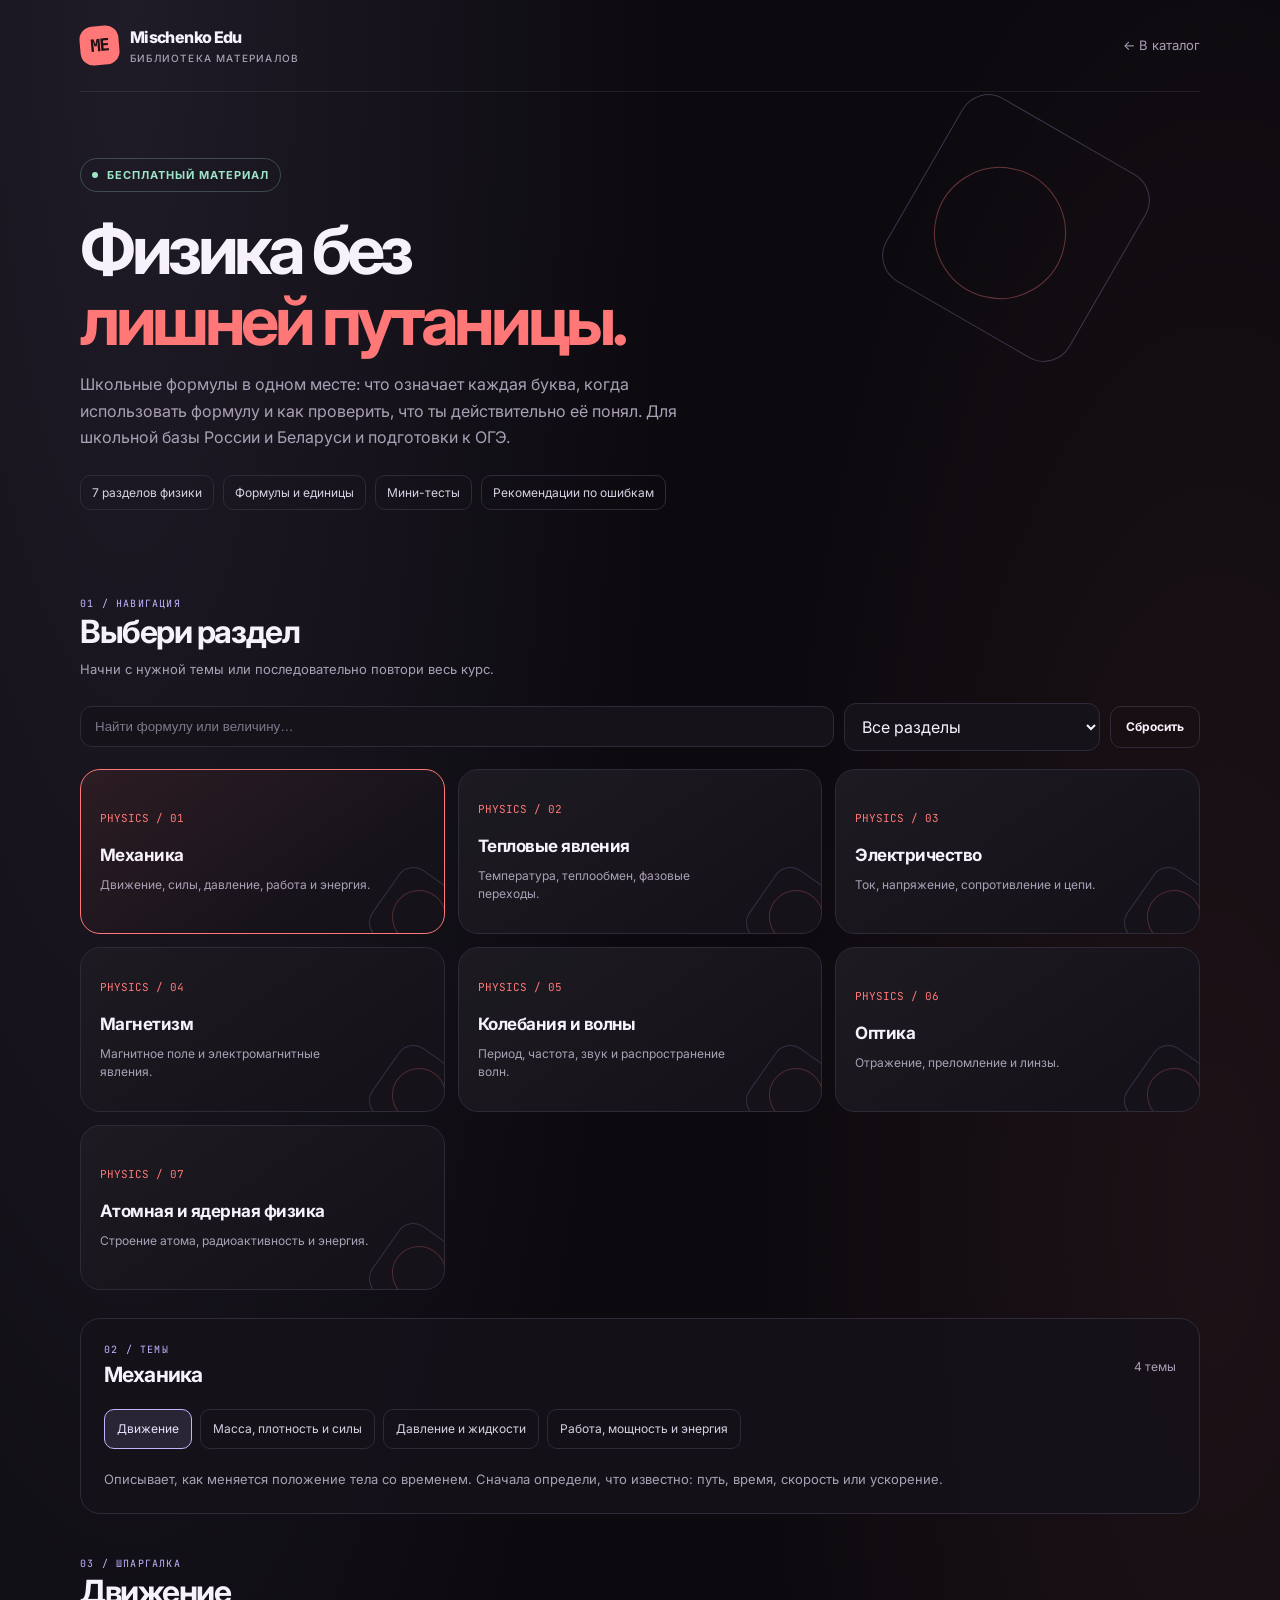
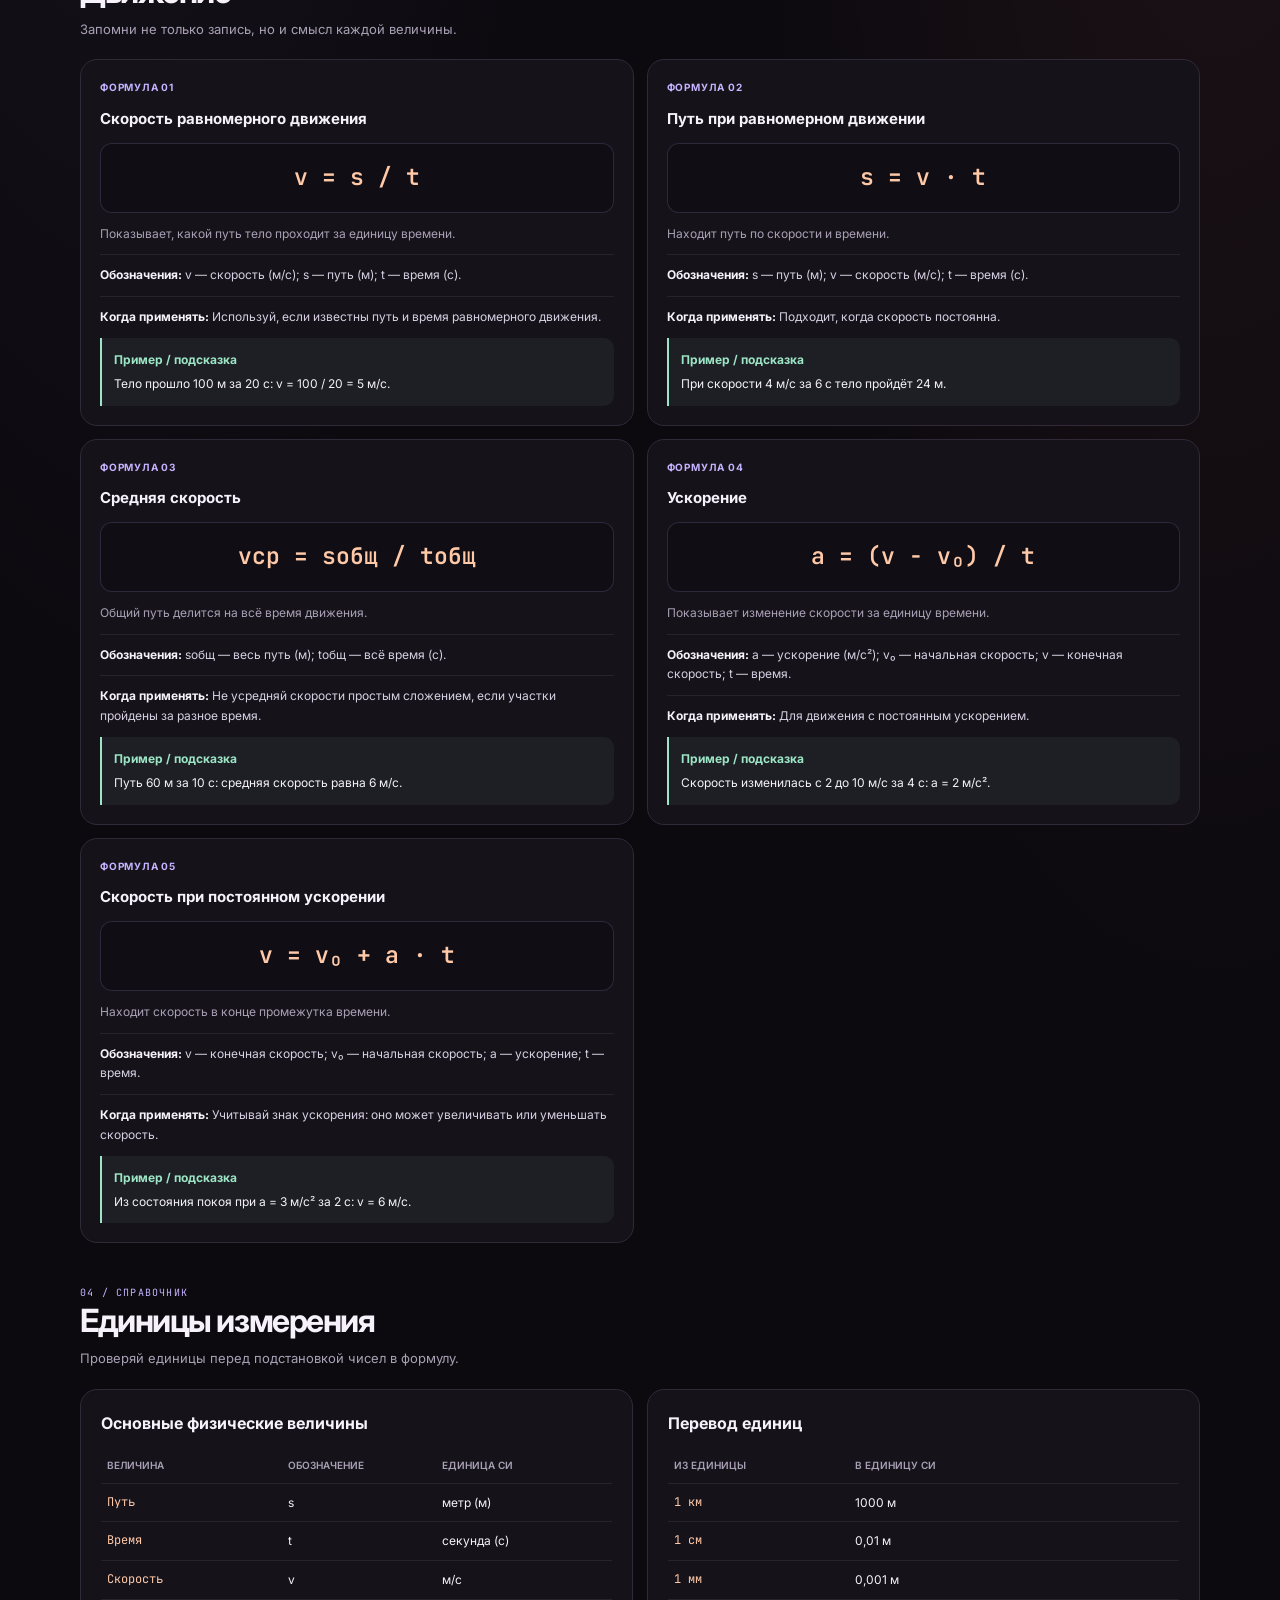
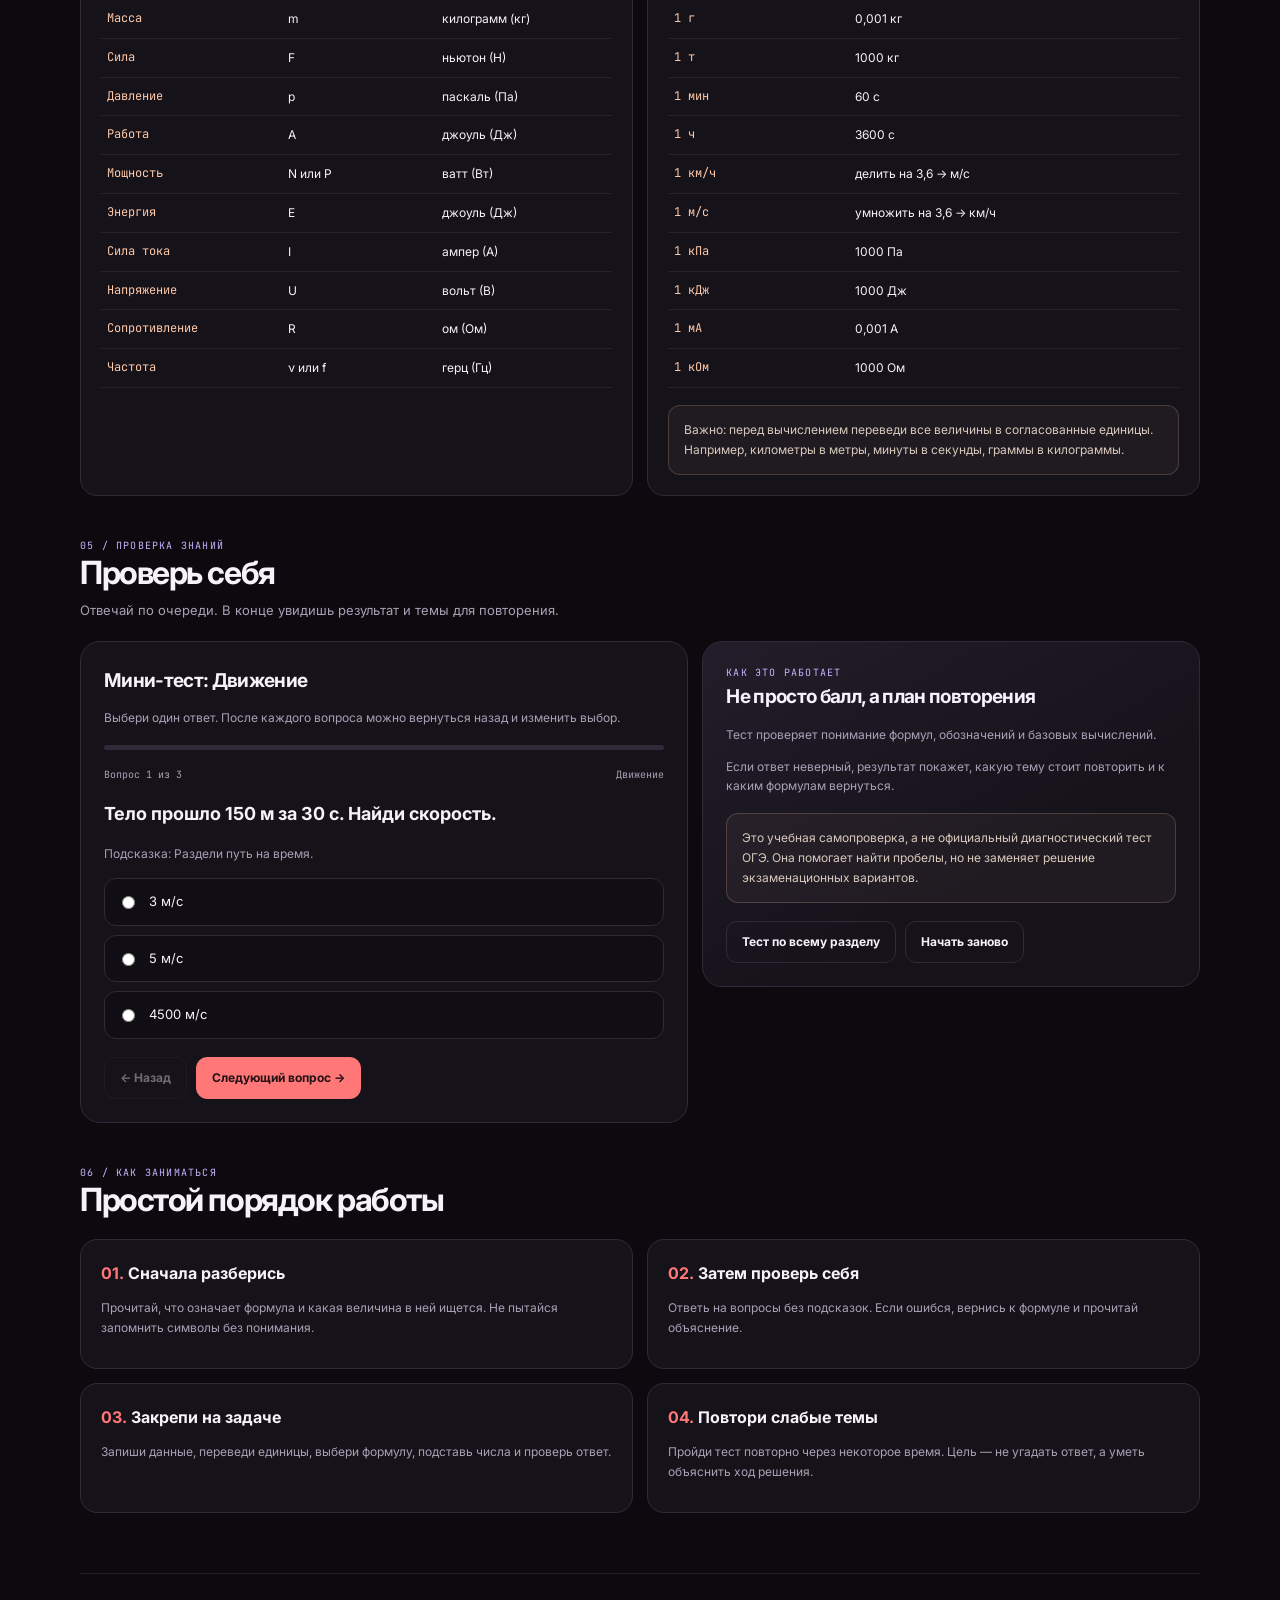
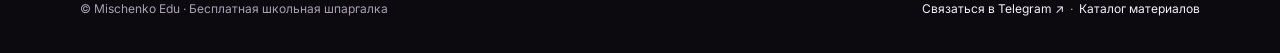
==== commit df8e14c2: "Update formulas.html" ====
--- a/materials/physics/formulas.html
+++ b/materials/physics/formulas.html
@@ -5,254 +5,382 @@
   <meta charset="UTF-8">
   <meta name="viewport" content="width=device-width, initial-scale=1">
   <meta name="theme-color" content="#0c0a0f">
-  <meta name="description" content="Бесплатный справочник по физике: формулы, единицы измерения, примеры решения задач и интерактивный тест с рекомендациями. Mischenko Edu.">
-  <title>Физика: формулы и основные величины — Mischenko Edu</title>
+  <meta name="description" content="Бесплатная шпаргалка по школьной физике: формулы, обозначения, единицы измерения, примеры, мини-тесты и рекомендации для подготовки к ОГЭ.">
+  <title>Шпаргалка по физике — Mischenko Edu</title>
 
   <link rel="preconnect" href="https://fonts.googleapis.com">
   <link rel="preconnect" href="https://fonts.gstatic.com" crossorigin>
-  <link href="https://fonts.googleapis.com/css2?family=Inter:wght@400;500;600;700;800&family=JetBrains+Mono:wght@400;500;600&display=swap" rel="stylesheet">
+  <link href="https://fonts.googleapis.com/css2?family=Inter:wght@400;500;600;700;800&family=JetBrains+Mono:wght@400;500;600;700&display=swap" rel="stylesheet">
 
   <style>
     :root {
       --bg: #0c0a0f;
       --panel: #15121a;
-      --panel-light: #1c1822;
-      --text: #f5f1f7;
-      --muted: #a49baa;
+      --panel-2: #1b1721;
       --line: #302938;
+      --text: #f6f1fa;
+      --muted: #aaa0b5;
       --coral: #ff7777;
-      --mint: #9de6cc;
-      --lavender: #c6b4ff;
-      --peach: #ffc8a9;
+      --lavender: #c6b3ff;
+      --mint: #9ce5c5;
+      --peach: #ffc9a8;
+      --radius: 20px;
+      --mono: "JetBrains Mono", monospace;
+      --sans: "Inter", sans-serif;
     }
 
     * { box-sizing: border-box; }
 
-    html { scroll-behavior: smooth; }
+    html {
+      scroll-behavior: smooth;
+      scroll-padding-top: 22px;
+    }
 
     body {
       margin: 0;
       background:
-        radial-gradient(ellipse at 90% 0%, #39213b55, transparent 34rem),
+        radial-gradient(ellipse at 10% 0%, rgba(198,179,255,.10), transparent 34rem),
+        radial-gradient(ellipse at 95% 25%, rgba(255,119,119,.07), transparent 30rem),
         var(--bg);
       color: var(--text);
-      font-family: Inter, sans-serif;
+      font-family: var(--sans);
       line-height: 1.65;
     }
 
-    a { color: inherit; text-decoration: none; }
-
-    button, input { font: inherit; }
-
-    button { cursor: pointer; }
+    a { color: inherit; }
+
+    button, select {
+      font: inherit;
+    }
+
+    button:focus-visible, a:focus-visible, select:focus-visible {
+      outline: 2px solid var(--mint);
+      outline-offset: 4px;
+    }
 
     .wrap {
-      width: min(1060px, calc(100% - 36px));
-      margin: auto;
-    }
-
-    header {
-      border-bottom: 1px solid var(--line);
-      background: #0c0a0fe8;
+      width: min(1120px, calc(100% - 36px));
+      margin: 0 auto;
     }
 
     .topbar {
-      min-height: 76px;
       display: flex;
+      justify-content: space-between;
       align-items: center;
-      justify-content: space-between;
-      gap: 16px;
+      gap: 18px;
+      padding: 24px 0;
+      border-bottom: 1px solid rgba(255,255,255,.08);
     }
 
     .brand {
       display: flex;
       align-items: center;
       gap: 11px;
+      text-decoration: none;
       font-weight: 800;
-      letter-spacing: -.5px;
+      letter-spacing: -.04em;
     }
 
     .brand-mark {
-      width: 36px;
-      height: 36px;
       display: grid;
       place-items: center;
-      border-radius: 12px;
+      width: 39px;
+      height: 39px;
+      border-radius: 13px;
       background: var(--coral);
-      color: #211017;
-      font: 600 15px "JetBrains Mono", monospace;
+      color: #211116;
+      font-family: var(--mono);
+      font-size: 17px;
       transform: rotate(-5deg);
     }
 
-    .back {
+    .brand small {
+      display: block;
+      color: var(--muted);
+      font-size: 10px;
+      font-weight: 500;
+      letter-spacing: .12em;
+      text-transform: uppercase;
+    }
+
+    .top-link {
       color: var(--muted);
       font-size: 13px;
-    }
-
-    .back:hover { color: var(--text); }
+      text-decoration: none;
+    }
+
+    .top-link:hover { color: var(--text); }
 
     .hero {
       position: relative;
       overflow: hidden;
-      margin: 34px 0 26px;
-      padding: clamp(26px, 5vw, 54px);
-      border: 1px solid var(--line);
-      border-radius: 28px;
-      background: linear-gradient(125deg, #211823, #15121a 65%);
+      padding: 66px 0 44px;
+    }
+
+    .hero::before,
+    .hero::after {
+      position: absolute;
+      content: "";
+      pointer-events: none;
     }
 
     .hero::before {
-      content: "";
-      position: absolute;
-      width: 190px;
-      height: 190px;
+      width: 210px;
+      height: 210px;
       right: 7%;
-      top: 15%;
-      border: 1px solid #ff77774d;
-      border-radius: 34px;
-      transform: rotate(28deg);
+      top: 30px;
+      border: 1px solid rgba(198,179,255,.25);
+      transform: rotate(30deg);
+      border-radius: 30px;
     }
 
     .hero::after {
-      content: "F = ma";
-      position: absolute;
-      right: 8%;
-      top: 35%;
-      color: var(--peach);
-      font: 600 clamp(18px, 3vw, 27px) "JetBrains Mono", monospace;
-      transform: rotate(8deg);
+      width: 130px;
+      height: 130px;
+      right: 12%;
+      top: 75px;
+      border: 1px solid rgba(255,119,119,.38);
+      transform: rotate(58deg);
+      border-radius: 50%;
     }
 
     .eyebrow {
       display: inline-flex;
       align-items: center;
-      gap: 8px;
+      gap: 9px;
+      padding: 7px 11px;
+      border: 1px solid rgba(156,229,197,.25);
+      border-radius: 99px;
       color: var(--mint);
-      font: 500 11px "JetBrains Mono", monospace;
-      letter-spacing: 1px;
+      font-size: 11px;
+      font-weight: 700;
+      letter-spacing: .09em;
       text-transform: uppercase;
     }
 
     .eyebrow::before {
       content: "";
-      width: 7px;
-      height: 7px;
+      width: 6px;
+      height: 6px;
+      border-radius: 50%;
       background: var(--mint);
-      border-radius: 50%;
     }
 
     h1 {
+      max-width: 720px;
+      margin: 22px 0 15px;
+      font-size: clamp(38px, 6.5vw, 68px);
+      line-height: 1.04;
+      letter-spacing: -.065em;
+    }
+
+    h1 span { color: var(--coral); }
+
+    .hero-copy {
+      max-width: 620px;
+      color: var(--muted);
+      font-size: 16px;
+    }
+
+    .hero-meta {
+      display: flex;
+      flex-wrap: wrap;
+      gap: 9px;
+      margin-top: 24px;
+    }
+
+    .meta-chip {
+      padding: 7px 11px;
+      border: 1px solid var(--line);
+      border-radius: 10px;
+      color: #d9d0e3;
+      font-size: 12px;
+    }
+
+    .section-head {
+      display: flex;
+      align-items: end;
+      justify-content: space-between;
+      gap: 20px;
+      margin: 42px 0 19px;
+    }
+
+    .section-head h2 {
+      margin: 0;
+      font-size: clamp(23px, 3vw, 32px);
+      line-height: 1.2;
+      letter-spacing: -.045em;
+    }
+
+    .section-head p {
+      margin: 8px 0 0;
+      color: var(--muted);
+      font-size: 13px;
+    }
+
+    .small-label {
+      color: var(--lavender);
+      font-family: var(--mono);
+      font-size: 10px;
+      letter-spacing: .12em;
+      text-transform: uppercase;
+    }
+
+    .toolbar {
+      display: flex;
+      flex-wrap: wrap;
+      align-items: center;
+      gap: 10px;
+      margin: 22px 0 18px;
+    }
+
+    .search {
+      flex: 1 1 210px;
+      min-width: 0;
+      padding: 12px 14px;
+      border: 1px solid var(--line);
+      border-radius: 12px;
+      background: var(--panel);
+      color: var(--text);
+    }
+
+    .search::placeholder { color: #81778b; }
+
+    .filter {
+      padding: 12px 13px;
+      border: 1px solid var(--line);
+      border-radius: 12px;
+      background: var(--panel);
+      color: var(--text);
+    }
+
+    .section-grid {
+      display: grid;
+      grid-template-columns: repeat(3, minmax(0, 1fr));
+      gap: 13px;
+    }
+
+    .section-card {
       position: relative;
-      z-index: 1;
-      max-width: 620px;
-      margin: 17px 0 15px;
-      font-size: clamp(32px, 5vw, 54px);
-      line-height: 1.08;
-      letter-spacing: -2px;
-    }
-
-    .hero p {
-      position: relative;
-      z-index: 1;
-      max-width: 550px;
+      min-height: 165px;
+      padding: 19px;
+      overflow: hidden;
+      border: 1px solid var(--line);
+      border-radius: var(--radius);
+      background: linear-gradient(145deg, rgba(255,255,255,.035), transparent 80%), var(--panel);
+      text-align: left;
+      color: var(--text);
+      cursor: pointer;
+      transition: border-color .2s, transform .2s, background .2s;
+    }
+
+    .section-card:hover {
+      transform: translateY(-3px);
+      border-color: #71617e;
+    }
+
+    .section-card.active {
+      border-color: var(--coral);
+      background: linear-gradient(145deg, rgba(255,119,119,.10), transparent 75%), var(--panel);
+    }
+
+    .section-number {
+      display: block;
+      margin-bottom: 14px;
+      color: var(--coral);
+      font-family: var(--mono);
+      font-size: 11px;
+    }
+
+    .section-card h3 {
+      margin: 0 0 7px;
+      font-size: 17px;
+      letter-spacing: -.03em;
+    }
+
+    .section-card p {
+      max-width: 270px;
       margin: 0;
       color: var(--muted);
-      font-size: 15px;
-    }
-
-    .hero-tags {
-      position: relative;
-      z-index: 1;
+      font-size: 12px;
+      line-height: 1.5;
+    }
+
+    .section-card .geometry {
+      position: absolute;
+      right: -16px;
+      bottom: -25px;
+      width: 82px;
+      height: 82px;
+      border: 1px solid rgba(198,179,255,.18);
+      border-radius: 18px;
+      transform: rotate(35deg);
+      pointer-events: none;
+    }
+
+    .section-card .geometry::after {
+      position: absolute;
+      content: "";
+      inset: 13px;
+      border: 1px solid rgba(255,119,119,.25);
+      border-radius: 50%;
+    }
+
+    .topics-panel {
+      margin-top: 28px;
+      padding: 23px;
+      border: 1px solid var(--line);
+      border-radius: var(--radius);
+      background: rgba(21,18,26,.82);
+    }
+
+    .topics-title {
+      display: flex;
+      align-items: center;
+      justify-content: space-between;
+      flex-wrap: wrap;
+      gap: 12px;
+      margin-bottom: 16px;
+    }
+
+    .topics-title h3 {
+      margin: 0;
+      font-size: 21px;
+      letter-spacing: -.04em;
+    }
+
+    .topic-count {
+      color: var(--muted);
+      font-size: 12px;
+    }
+
+    .topic-buttons {
       display: flex;
       flex-wrap: wrap;
       gap: 8px;
-      margin-top: 25px;
-    }
-
-    .tag {
-      padding: 6px 10px;
+    }
+
+    .topic-button {
+      padding: 9px 12px;
       border: 1px solid var(--line);
-      border-radius: 9px;
-      background: #0c0a0f88;
-      color: #ddd4e4;
-      font-size: 11px;
-    }
-
-    .layout {
-      display: grid;
-      grid-template-columns: 215px minmax(0, 1fr);
-      gap: 28px;
-      align-items: start;
-      padding-bottom: 70px;
-    }
-
-    aside {
-      position: sticky;
-      top: 20px;
-      padding: 19px;
-      border: 1px solid var(--line);
-      border-radius: 18px;
-      background: var(--panel);
-    }
-
-    .side-title {
-      margin: 0 0 13px;
-      color: var(--muted);
-      font: 500 10px "JetBrains Mono", monospace;
-      letter-spacing: 1px;
-      text-transform: uppercase;
-    }
-
-    .side-nav {
-      display: grid;
-      gap: 5px;
-    }
-
-    .side-nav a {
-      padding: 9px 10px;
-      border-radius: 9px;
-      color: #c8bdcf;
+      border-radius: 10px;
+      background: transparent;
+      color: #d8d0e2;
       font-size: 12px;
-      transition: background .2s, color .2s;
-    }
-
-    .side-nav a:hover {
-      background: var(--panel-light);
-      color: var(--text);
-    }
-
-    .side-note {
-      margin-top: 20px;
-      padding-top: 15px;
-      border-top: 1px solid var(--line);
-      color: var(--muted);
-      font-size: 11px;
-    }
-
-    section { scroll-margin-top: 20px; }
-
-    .section-head {
-      display: flex;
-      justify-content: space-between;
-      align-items: end;
-      gap: 12px;
-      margin: 0 0 15px;
-    }
-
-    h2 {
-      margin: 0;
-      font-size: clamp(22px, 3vw, 29px);
-      letter-spacing: -.8px;
-      line-height: 1.25;
-    }
-
-    .section-number {
-      color: var(--coral);
-      font: 500 12px "JetBrains Mono", monospace;
-    }
-
-    .intro {
-      margin: 7px 0 19px;
+      cursor: pointer;
+      transition: .2s;
+    }
+
+    .topic-button:hover { border-color: var(--lavender); }
+
+    .topic-button.active {
+      border-color: var(--lavender);
+      background: rgba(198,179,255,.12);
+      color: #e9e0ff;
+    }
+
+    .topic-intro {
+      margin: 20px 0 0;
       color: var(--muted);
       font-size: 13px;
     }
@@ -260,273 +388,294 @@
     .formula-grid {
       display: grid;
       grid-template-columns: repeat(2, minmax(0, 1fr));
-      gap: 12px;
+      gap: 13px;
     }
 
     .formula-card {
-      min-width: 0;
-      padding: 18px;
+      display: flex;
+      flex-direction: column;
+      gap: 11px;
+      padding: 19px;
       border: 1px solid var(--line);
-      border-radius: 16px;
+      border-radius: 17px;
       background: var(--panel);
-      transition: border-color .2s, transform .2s;
-    }
-
-    .formula-card:hover {
-      border-color: #66536f;
-      transform: translateY(-2px);
-    }
-
-    .formula-label {
-      color: var(--muted);
-      font-size: 11px;
-    }
-
-    .formula {
-      margin: 12px 0;
-      color: var(--mint);
-      font: 600 clamp(19px, 2.6vw, 25px) "JetBrains Mono", monospace;
-      letter-spacing: -.7px;
-      overflow-wrap: anywhere;
-    }
-
-    .formula-card p {
-      margin: 0;
-      color: #d0c6d6;
-      font-size: 12px;
-    }
-
-    .formula-card .unit {
-      display: inline-block;
-      margin-top: 12px;
-      padding: 4px 7px;
-      border-radius: 6px;
-      background: #c6b4ff16;
-      color: var(--lavender);
-      font: 11px "JetBrains Mono", monospace;
-    }
-
-    .info-box {
-      margin: 17px 0 28px;
-      padding: 16px 18px;
-      border-left: 3px solid var(--peach);
-      border-radius: 0 12px 12px 0;
-      background: #ffc8a90d;
-      color: #d8cbd9;
-      font-size: 12px;
-    }
-
-    .info-box strong { color: var(--peach); }
-
-    .content-section { margin-top: 38px; }
-
-    .table-wrap {
-      overflow-x: auto;
-      border: 1px solid var(--line);
-      border-radius: 15px;
-    }
-
-    table {
-      width: 100%;
-      border-collapse: collapse;
-      font-size: 12px;
-    }
-
-    th, td {
-      padding: 12px 14px;
-      border-bottom: 1px solid var(--line);
-      text-align: left;
-    }
-
-    th {
-      background: var(--panel-light);
-      color: var(--muted);
-      font-size: 10px;
-      font-weight: 600;
-      letter-spacing: .4px;
-      text-transform: uppercase;
-    }
-
-    tr:last-child td { border-bottom: 0; }
-
-    td:first-child {
-      color: var(--mint);
-      font-family: "JetBrains Mono", monospace;
-    }
-
-    .example {
-      margin-top: 13px;
-      padding: 20px;
-      border: 1px solid var(--line);
-      border-radius: 16px;
-      background: var(--panel);
-    }
-
-    .example-label {
-      color: var(--lavender);
-      font: 500 10px "JetBrains Mono", monospace;
-      letter-spacing: .7px;
-      text-transform: uppercase;
-    }
-
-    .example h3 {
-      margin: 9px 0;
-      font-size: 16px;
-    }
-
-    .example p {
-      margin: 7px 0;
-      color: #d0c6d6;
-      font-size: 13px;
-    }
-
-    .solution {
-      margin-top: 13px;
-      padding: 12px;
-      border-radius: 10px;
-      background: #9de6cc0d;
-      color: var(--mint);
-      font: 12px/1.8 "JetBrains Mono", monospace;
-    }
-
-    /* Интерактивный тест */
-
-    .test {
-      padding: 22px;
-      border: 1px solid var(--line);
-      border-radius: 22px;
-      background: linear-gradient(145deg, #1c1822, #131017);
-    }
-
-    .quiz-top {
+    }
+
+    .formula-card-top {
       display: flex;
       justify-content: space-between;
       align-items: center;
       gap: 12px;
-      margin-bottom: 16px;
+    }
+
+    .formula-tag {
+      color: var(--lavender);
+      font-size: 10px;
+      font-weight: 700;
+      letter-spacing: .08em;
+      text-transform: uppercase;
+    }
+
+    .formula-card h4 {
+      margin: 0;
+      font-size: 15px;
+    }
+
+    .formula {
+      padding: 15px 12px;
+      border: 1px solid rgba(198,179,255,.16);
+      border-radius: 12px;
+      background: #100d15;
+      color: var(--peach);
+      font-family: var(--mono);
+      font-size: clamp(17px, 2.2vw, 23px);
+      font-weight: 600;
+      text-align: center;
+      overflow-wrap: anywhere;
+    }
+
+    .formula-description {
+      margin: 0;
       color: var(--muted);
-      font: 11px "JetBrains Mono", monospace;
-    }
-
-    .quiz-track {
+      font-size: 12px;
+    }
+
+    .formula-detail {
+      padding-top: 10px;
+      border-top: 1px solid rgba(255,255,255,.07);
+      color: #d8d0e2;
+      font-size: 12px;
+    }
+
+    .formula-detail strong { color: var(--text); }
+
+    .example {
+      padding: 12px;
+      border-left: 2px solid var(--mint);
+      border-radius: 0 10px 10px 0;
+      background: rgba(156,229,197,.06);
+      font-size: 12px;
+    }
+
+    .example strong {
+      display: block;
+      margin-bottom: 4px;
+      color: var(--mint);
+    }
+
+    .no-results {
+      grid-column: 1 / -1;
+      padding: 24px;
+      border: 1px dashed var(--line);
+      border-radius: 14px;
+      color: var(--muted);
+      text-align: center;
+    }
+
+    .reference-grid {
+      display: grid;
+      grid-template-columns: repeat(2, minmax(0, 1fr));
+      gap: 14px;
+      margin-top: 14px;
+    }
+
+    .reference-card {
+      padding: 20px;
+      border: 1px solid var(--line);
+      border-radius: 17px;
+      background: var(--panel);
+    }
+
+    .reference-card h3 {
+      margin: 0 0 12px;
+      font-size: 16px;
+    }
+
+    .reference-card p {
+      margin: 0 0 10px;
+      color: var(--muted);
+      font-size: 12px;
+    }
+
+    .reference-card table {
+      width: 100%;
+      border-collapse: collapse;
+      font-size: 12px;
+    }
+
+    .reference-card th,
+    .reference-card td {
+      padding: 9px 6px;
+      border-bottom: 1px solid rgba(255,255,255,.07);
+      text-align: left;
+      vertical-align: top;
+    }
+
+    .reference-card th {
+      color: var(--muted);
+      font-size: 10px;
+      font-weight: 600;
+      text-transform: uppercase;
+    }
+
+    .reference-card td:first-child {
+      color: var(--peach);
+      font-family: var(--mono);
+    }
+
+    .test-layout {
+      display: grid;
+      grid-template-columns: minmax(0, 1.1fr) minmax(250px, .9fr);
+      gap: 14px;
+      align-items: start;
+    }
+
+    .test-card, .test-aside {
+      padding: 23px;
+      border: 1px solid var(--line);
+      border-radius: var(--radius);
+      background: var(--panel);
+    }
+
+    .test-aside {
+      background: linear-gradient(150deg, rgba(198,179,255,.07), transparent 65%), var(--panel);
+    }
+
+    .test-card h3, .test-aside h3 {
+      margin: 0 0 9px;
+      font-size: 19px;
+      letter-spacing: -.035em;
+    }
+
+    .test-description, .test-aside p {
+      color: var(--muted);
+      font-size: 12px;
+    }
+
+    .progress-line {
       height: 5px;
-      margin-bottom: 23px;
+      margin: 17px 0;
       overflow: hidden;
-      border-radius: 10px;
+      border-radius: 99px;
       background: #302938;
     }
 
-    .quiz-progress {
+    .progress-fill {
       width: 0;
       height: 100%;
       border-radius: inherit;
-      background: var(--coral);
-      transition: width .25s ease;
-    }
-
-    .quiz-card {
-      padding: clamp(19px, 4vw, 30px);
-      border: 1px solid #3a3042;
-      border-radius: 17px;
-      background: #0f0c13;
-    }
-
-    .quiz-topic {
-      color: var(--lavender);
-      font: 11px "JetBrains Mono", monospace;
-      text-transform: uppercase;
-      letter-spacing: .7px;
-    }
-
-    .quiz-card h3 {
-      margin: 13px 0 22px;
-      font-size: clamp(18px, 3vw, 24px);
-      line-height: 1.4;
-      letter-spacing: -.4px;
-    }
-
-    .quiz-options {
+      background: linear-gradient(90deg, var(--coral), var(--lavender));
+      transition: width .2s;
+    }
+
+    .question-meta {
+      display: flex;
+      justify-content: space-between;
+      gap: 10px;
+      color: var(--muted);
+      font-family: var(--mono);
+      font-size: 10px;
+    }
+
+    .question-text {
+      margin: 17px 0;
+      font-size: 18px;
+      font-weight: 700;
+      line-height: 1.45;
+    }
+
+    .question-hint {
+      margin: 0 0 15px;
+      color: var(--muted);
+      font-size: 12px;
+    }
+
+    .answers {
       display: grid;
-      gap: 10px;
-    }
-
-    .quiz-option {
+      gap: 9px;
+    }
+
+    .answer-option {
       display: flex;
-      align-items: center;
-      gap: 12px;
-      padding: 14px;
+      align-items: flex-start;
+      gap: 11px;
+      padding: 12px;
       border: 1px solid var(--line);
       border-radius: 12px;
-      background: #17131c;
-      color: #e7dfeb;
+      background: #100d15;
+      cursor: pointer;
       font-size: 13px;
-      cursor: pointer;
-      transition: border-color .2s, background .2s;
-    }
-
-    .quiz-option:hover { border-color: #8b7197; }
-
-    .quiz-option.selected {
-      border-color: var(--coral);
-      background: #ff777710;
-    }
-
-    .quiz-option input {
-      flex-shrink: 0;
+      transition: border-color .15s, background .15s;
+    }
+
+    .answer-option:hover { border-color: #71617e; }
+
+    .answer-option.selected {
+      border-color: var(--lavender);
+      background: rgba(198,179,255,.09);
+    }
+
+    .answer-option input {
+      margin-top: 5px;
       accent-color: var(--coral);
     }
 
-    .quiz-actions {
+    .test-actions {
       display: flex;
-      justify-content: space-between;
+      flex-wrap: wrap;
+      gap: 9px;
+      margin-top: 18px;
+    }
+
+    .btn {
+      display: inline-flex;
+      justify-content: center;
       align-items: center;
-      gap: 10px;
-      margin-top: 20px;
-    }
-
-    .quiz-button {
-      padding: 12px 17px;
+      gap: 8px;
+      min-height: 42px;
+      padding: 10px 15px;
       border: 1px solid var(--line);
       border-radius: 11px;
-      background: #211b28;
+      background: transparent;
       color: var(--text);
       font-size: 12px;
-      font-weight: 600;
-    }
-
-    .quiz-button.primary {
-      border-color: transparent;
+      font-weight: 700;
+      text-decoration: none;
+      cursor: pointer;
+      transition: transform .15s, border-color .15s;
+    }
+
+    .btn:hover {
+      transform: translateY(-1px);
+      border-color: var(--lavender);
+    }
+
+    .btn.primary {
+      border-color: var(--coral);
       background: var(--coral);
-      color: #241219;
-    }
-
-    .quiz-button:disabled {
-      opacity: .35;
+      color: #241116;
+    }
+
+    .btn:disabled {
+      opacity: .4;
       cursor: not-allowed;
-    }
-
-    .quiz-hint {
-      margin: 14px 0 0;
-      color: var(--muted);
-      font-size: 11px;
-    }
-
-    .quiz-result {
-      padding: 24px;
-      border: 1px solid #3a3042;
-      border-radius: 17px;
-      background: #0f0c13;
-    }
-
-    .quiz-result[hidden],
-    .quiz-card[hidden] {
-      display: none;
+      transform: none;
+    }
+
+    .result-panel {
+      margin-top: 15px;
+      padding: 17px;
+      border: 1px solid var(--line);
+      border-radius: 14px;
+      background: #100d15;
     }
 
     .result-score {
-      margin: 12px 0;
-      color: var(--mint);
-      font: 600 42px "JetBrains Mono", monospace;
+      margin: 5px 0;
+      font-family: var(--mono);
+      font-size: 36px;
+      font-weight: 700;
+      letter-spacing: -.06em;
     }
 
     .result-message {
@@ -534,739 +683,1014 @@
       font-size: 13px;
     }
 
+    .recommendations {
+      display: grid;
+      gap: 10px;
+      margin-top: 17px;
+    }
+
     .recommendation {
-      margin-top: 19px;
-      padding: 16px;
-      border-left: 3px solid var(--lavender);
-      border-radius: 0 12px 12px 0;
-      background: #c6b4ff0d;
-    }
-
-    .recommendation strong { color: var(--lavender); }
-
-    .recommendation p {
-      margin: 7px 0 0;
-      color: #d8cedf;
-      font-size: 12px;
-    }
-
-    .answer-review {
-      display: grid;
-      gap: 12px;
-      margin-top: 22px;
-    }
-
-    .review-item {
-      padding: 14px;
+      padding: 13px;
       border: 1px solid var(--line);
       border-radius: 12px;
-      background: #17131c;
-    }
-
-    .review-item h4 {
-      margin: 0 0 8px;
+    }
+
+    .recommendation h4 {
+      margin: 0 0 4px;
       font-size: 13px;
     }
 
-    .review-item p {
-      margin: 5px 0;
+    .recommendation p {
+      margin: 0;
       color: var(--muted);
       font-size: 12px;
     }
 
-    .review-item .correct-text { color: var(--mint); }
-    .review-item .wrong-text { color: var(--coral); }
-
-    .checklist {
+    .recommendation .rec-link {
+      display: inline-block;
+      margin-top: 9px;
+      color: var(--mint);
+      font-size: 12px;
+      text-decoration: none;
+    }
+
+    .recommendation .rec-link:hover { text-decoration: underline; }
+
+    .review-list {
       display: grid;
-      gap: 10px;
-      padding: 17px;
+      gap: 9px;
+      margin-top: 17px;
+    }
+
+    .review-item {
+      padding: 13px;
       border: 1px solid var(--line);
-      border-radius: 15px;
-      background: var(--panel);
-    }
-
-    .checklist label {
+      border-radius: 12px;
+      font-size: 12px;
+    }
+
+    .review-item.correct { border-left: 3px solid var(--mint); }
+    .review-item.wrong { border-left: 3px solid var(--coral); }
+    .review-item strong { display: block; margin-bottom: 5px; }
+    .review-item p { margin: 5px 0 0; color: var(--muted); }
+
+    .note {
+      margin-top: 17px;
+      padding: 14px 15px;
+      border: 1px solid rgba(255,201,168,.2);
+      border-radius: 12px;
+      background: rgba(255,201,168,.05);
+      color: #d7c9bd;
+      font-size: 12px;
+    }
+
+    .footer {
       display: flex;
-      gap: 10px;
-      color: #d4cbd9;
-      font-size: 12px;
-      cursor: pointer;
-    }
-
-    .checklist input { accent-color: var(--mint); }
-
-    .finish {
-      margin-top: 30px;
-      padding: 22px;
-      border: 1px solid #9de6cc35;
-      border-radius: 18px;
-      background: #9de6cc08;
-    }
-
-    .finish h2 { font-size: 20px; }
-
-    .finish p {
-      margin: 8px 0 0;
+      flex-wrap: wrap;
+      justify-content: space-between;
+      align-items: center;
+      gap: 14px;
+      margin-top: 60px;
+      padding: 25px 0 35px;
+      border-top: 1px solid rgba(255,255,255,.08);
       color: var(--muted);
       font-size: 12px;
     }
 
-    footer {
-      padding: 24px 0;
-      border-top: 1px solid var(--line);
-      color: var(--muted);
-      font-size: 11px;
-    }
-
-    .footer-inner {
-      display: flex;
-      justify-content: space-between;
-      gap: 15px;
-      flex-wrap: wrap;
-    }
-
-    .footer-inner a { color: var(--coral); }
-
-    @media (max-width: 720px) {
-      .hero::before, .hero::after { opacity: .22; }
-      .layout { grid-template-columns: 1fr; gap: 22px; }
-      aside { position: static; }
-      .side-nav {
-        display: flex;
-        flex-wrap: wrap;
+    .footer a { color: var(--text); text-decoration: none; }
+
+    .hidden { display: none !important; }
+
+    @media (max-width: 780px) {
+      .section-grid { grid-template-columns: repeat(2, minmax(0, 1fr)); }
+      .test-layout { grid-template-columns: 1fr; }
+      .hero::before { right: -90px; }
+      .hero::after { right: -40px; }
+      .section-head { align-items: start; flex-direction: column; }
+    }
+
+    @media (max-width: 520px) {
+      .wrap { width: min(100% - 24px, 1120px); }
+      .topbar { padding: 16px 0; }
+      .top-link { font-size: 11px; }
+      .hero { padding: 45px 0 25px; }
+      .hero-copy { font-size: 14px; }
+      .hero::before { width: 125px; height: 125px; top: 22px; right: -45px; }
+      .hero::after { width: 80px; height: 80px; top: 48px; right: -12px; }
+      .section-grid { gap: 9px; }
+      .section-card { min-height: 155px; padding: 14px; border-radius: 15px; }
+      .section-card h3 { font-size: 14px; }
+      .section-card p { font-size: 11px; }
+      .topics-panel, .test-card, .test-aside { padding: 16px; }
+      .formula-grid, .reference-grid { grid-template-columns: 1fr; }
+      .formula-card { padding: 15px; }
+      .formula { font-size: 20px; }
+      .filter { flex: 1; }
+      .search { flex-basis: 100%; }
+      .question-text { font-size: 16px; }
+    }
+
+    @media print {
+      body { background: white; color: black; }
+      .topbar, .hero, .toolbar, .test-layout, .footer, .btn { display: none !important; }
+      .section-card, .topics-panel, .formula-card, .reference-card {
+        background: white;
+        color: black;
+        border-color: #bbb;
+        break-inside: avoid;
       }
-      .side-nav a { background: var(--panel-light); }
-      .side-note { display: none; }
-    }
-
-    @media (max-width: 460px) {
-      .wrap { width: calc(100% - 24px); }
-      .topbar { min-height: 64px; }
-      .back { font-size: 11px; }
-      .hero { margin-top: 20px; padding: 25px 20px; }
-      h1 { letter-spacing: -1.2px; }
-      .formula-grid { grid-template-columns: 1fr; }
-      .formula-card { padding: 16px; }
-      .test { padding: 14px; }
-      .quiz-actions { align-items: stretch; }
-      .quiz-button { padding: 11px 12px; }
+      .formula { background: #f5f5f5; color: black; }
+      .formula-description, .formula-detail, .reference-card p { color: #333; }
     }
   </style>
 </head>
 
 <body>
-  <header>
-    <div class="wrap topbar">
-      <a class="brand" href="../../index.html" aria-label="Mischenko Edu — каталог">
-        <span class="brand-mark">ME</span>
-        <span>Mischenko Edu</span>
-      </a>
-      <a class="back" href="../../index.html">← К каталогу</a>
-    </div>
+  <header class="wrap topbar">
+    <a class="brand" href="../../index.html" aria-label="Mischenko Edu — каталог">
+      <span class="brand-mark">ME</span>
+      <span>Mischenko Edu<small>Библиотека материалов</small></span>
+    </a>
+    <a class="top-link" href="../../index.html">← В каталог</a>
   </header>
 
   <main class="wrap">
-    <div class="hero">
-      <span class="eyebrow">Бесплатный материал · Физика</span>
-      <h1>Формулы, которые стоит знать</h1>
-      <p>
-        Краткий справочник по основным величинам механики, давления,
-        работы и мощности. Разбирай формулы, смотри примеры и проверь себя
-        в конце.
+    <section class="hero">
+      <span class="eyebrow">Бесплатный материал</span>
+      <h1>Физика без<br><span>лишней путаницы.</span></h1>
+      <p class="hero-copy">
+        Школьные формулы в одном месте: что означает каждая буква,
+        когда использовать формулу и как проверить, что ты действительно её понял.
+        Для школьной базы России и Беларуси и подготовки к ОГЭ.
       </p>
-      <div class="hero-tags">
-        <span class="tag">Теория</span>
-        <span class="tag">Примеры решений</span>
-        <span class="tag">Интерактивный тест</span>
+      <div class="hero-meta">
+        <span class="meta-chip">7 разделов физики</span>
+        <span class="meta-chip">Формулы и единицы</span>
+        <span class="meta-chip">Мини-тесты</span>
+        <span class="meta-chip">Рекомендации по ошибкам</span>
       </div>
-    </div>
-
-    <div class="layout">
-      <aside>
-        <p class="side-title">Содержание</p>
-        <nav class="side-nav" aria-label="Навигация по материалу">
-          <a href="#mechanics">01 · Механика</a>
-          <a href="#pressure">02 · Давление</a>
-          <a href="#work">03 · Работа и энергия</a>
-          <a href="#units">04 · Единицы</a>
-          <a href="#examples">05 · Примеры</a>
-          <a href="#test">06 · Проверь себя</a>
-          <a href="#checklist">07 · Чек-лист</a>
-        </nav>
-        <div class="side-note">
-          Совет: сначала попробуй решить задачу самостоятельно и только
-          потом открывай решение.
+    </section>
+
+    <section id="sections">
+      <div class="section-head">
+        <div>
+          <div class="small-label">01 / Навигация</div>
+          <h2>Выбери раздел</h2>
+          <p>Начни с нужной темы или последовательно повтори весь курс.</p>
         </div>
-      </aside>
-
-      <div class="content">
-        <section id="mechanics">
-          <div class="section-head">
-            <h2>Механика</h2>
-            <span class="section-number">01 / 03</span>
+      </div>
+
+      <div class="toolbar">
+        <input class="search" id="formulaSearch" type="search" placeholder="Найти формулу или величину…" aria-label="Поиск формул">
+        <select class="filter" id="sectionFilter" aria-label="Фильтр по разделу">
+          <option value="all">Все разделы</option>
+        </select>
+        <button class="btn" id="clearSearch" type="button">Сбросить</button>
+      </div>
+
+      <div class="section-grid" id="sectionGrid"></div>
+    </section>
+
+    <section class="topics-panel" id="topics">
+      <div class="topics-title">
+        <div>
+          <div class="small-label">02 / Темы</div>
+          <h3 id="selectedSectionTitle">Механика</h3>
+        </div>
+        <span class="topic-count" id="topicCount"></span>
+      </div>
+      <div class="topic-buttons" id="topicButtons"></div>
+      <p class="topic-intro" id="topicIntro"></p>
+    </section>
+
+    <section id="formulas">
+      <div class="section-head">
+        <div>
+          <div class="small-label">03 / Шпаргалка</div>
+          <h2 id="formulaHeading">Формулы темы</h2>
+          <p>Запомни не только запись, но и смысл каждой величины.</p>
+        </div>
+      </div>
+      <div class="formula-grid" id="formulaGrid"></div>
+    </section>
+
+    <section id="reference">
+      <div class="section-head">
+        <div>
+          <div class="small-label">04 / Справочник</div>
+          <h2>Единицы измерения</h2>
+          <p>Проверяй единицы перед подстановкой чисел в формулу.</p>
+        </div>
+      </div>
+
+      <div class="reference-grid">
+        <article class="reference-card">
+          <h3>Основные физические величины</h3>
+          <table>
+            <thead><tr><th>Величина</th><th>Обозначение</th><th>Единица СИ</th></tr></thead>
+            <tbody>
+              <tr><td>Путь</td><td>s</td><td>метр (м)</td></tr>
+              <tr><td>Время</td><td>t</td><td>секунда (с)</td></tr>
+              <tr><td>Скорость</td><td>v</td><td>м/с</td></tr>
+              <tr><td>Масса</td><td>m</td><td>килограмм (кг)</td></tr>
+              <tr><td>Сила</td><td>F</td><td>ньютон (Н)</td></tr>
+              <tr><td>Давление</td><td>p</td><td>паскаль (Па)</td></tr>
+              <tr><td>Работа</td><td>A</td><td>джоуль (Дж)</td></tr>
+              <tr><td>Мощность</td><td>N или P</td><td>ватт (Вт)</td></tr>
+              <tr><td>Энергия</td><td>E</td><td>джоуль (Дж)</td></tr>
+              <tr><td>Сила тока</td><td>I</td><td>ампер (А)</td></tr>
+              <tr><td>Напряжение</td><td>U</td><td>вольт (В)</td></tr>
+              <tr><td>Сопротивление</td><td>R</td><td>ом (Ом)</td></tr>
+              <tr><td>Частота</td><td>ν или f</td><td>герц (Гц)</td></tr>
+            </tbody>
+          </table>
+        </article>
+
+        <article class="reference-card">
+          <h3>Перевод единиц</h3>
+          <table>
+            <thead><tr><th>Из единицы</th><th>В единицу СИ</th></tr></thead>
+            <tbody>
+              <tr><td>1 км</td><td>1000 м</td></tr>
+              <tr><td>1 см</td><td>0,01 м</td></tr>
+              <tr><td>1 мм</td><td>0,001 м</td></tr>
+              <tr><td>1 г</td><td>0,001 кг</td></tr>
+              <tr><td>1 т</td><td>1000 кг</td></tr>
+              <tr><td>1 мин</td><td>60 с</td></tr>
+              <tr><td>1 ч</td><td>3600 с</td></tr>
+              <tr><td>1 км/ч</td><td>делить на 3,6 → м/с</td></tr>
+              <tr><td>1 м/с</td><td>умножить на 3,6 → км/ч</td></tr>
+              <tr><td>1 кПа</td><td>1000 Па</td></tr>
+              <tr><td>1 кДж</td><td>1000 Дж</td></tr>
+              <tr><td>1 мА</td><td>0,001 А</td></tr>
+              <tr><td>1 кОм</td><td>1000 Ом</td></tr>
+            </tbody>
+          </table>
+          <div class="note">
+            Важно: перед вычислением переведи все величины в согласованные единицы.
+            Например, километры в метры, минуты в секунды, граммы в килограммы.
           </div>
-          <p class="intro">
-            Начни с движения, скорости и взаимодействия тел.
-          </p>
-
-          <div class="formula-grid">
-            <article class="formula-card">
-              <div class="formula-label">Равномерное движение</div>
-              <div class="formula">v = s / t</div>
-              <p>Скорость равна пройденному пути, делённому на время.</p>
-              <span class="unit">м/с</span>
-            </article>
-
-            <article class="formula-card">
-              <div class="formula-label">Путь при постоянной скорости</div>
-              <div class="formula">s = vt</div>
-              <p>Чтобы найти путь, умножь скорость на время движения.</p>
-              <span class="unit">м</span>
-            </article>
-
-            <article class="formula-card">
-              <div class="formula-label">Средняя скорость</div>
-              <div class="formula">vср = sобщ / tобщ</div>
-              <p>Весь пройденный путь раздели на всё время движения.</p>
-              <span class="unit">м/с</span>
-            </article>
-
-            <article class="formula-card">
-              <div class="formula-label">Плотность вещества</div>
-              <div class="formula">ρ = m / V</div>
-              <p>Масса тела, делённая на его объём.</p>
-              <span class="unit">кг/м³</span>
-            </article>
-
-            <article class="formula-card">
-              <div class="formula-label">Сила тяжести</div>
-              <div class="formula">Fтяж = mg</div>
-              <p>m — масса тела, g ≈ 9,8 Н/кг. В школьных задачах часто берут 10 Н/кг.</p>
-              <span class="unit">Н</span>
-            </article>
-
-            <article class="formula-card">
-              <div class="formula-label">Второй закон Ньютона</div>
-              <div class="formula">F = ma</div>
-              <p>Равнодействующая сила равна произведению массы на ускорение.</p>
-              <span class="unit">Н</span>
-            </article>
-
-            <article class="formula-card">
-              <div class="formula-label">Закон Гука</div>
-              <div class="formula">Fупр = kx</div>
-              <p>k — жёсткость пружины, x — модуль её деформации. Сила направлена против деформации.</p>
-              <span class="unit">Н</span>
-            </article>
-
-            <article class="formula-card">
-              <div class="formula-label">Сила трения скольжения</div>
-              <div class="formula">Fтр = μN</div>
-              <p>μ — коэффициент трения, N — сила нормальной реакции опоры.</p>
-              <span class="unit">Н</span>
-            </article>
+        </article>
+      </div>
+    </section>
+
+    <section id="test">
+      <div class="section-head">
+        <div>
+          <div class="small-label">05 / Проверка знаний</div>
+          <h2>Проверь себя</h2>
+          <p>Отвечай по очереди. В конце увидишь результат и темы для повторения.</p>
+        </div>
+      </div>
+
+      <div class="test-layout">
+        <div class="test-card" id="testCard">
+          <h3 id="testTitle">Мини-тест по теме</h3>
+          <p class="test-description" id="testDescription">Выбери ответ и переходи к следующему вопросу.</p>
+          <div class="progress-line"><div class="progress-fill" id="progressFill"></div></div>
+          <div class="question-meta">
+            <span id="questionNumber">Вопрос 1</span>
+            <span id="questionTopic">Механика</span>
           </div>
-
-          <div class="info-box">
-            <strong>Важно:</strong> формула должна соответствовать условию задачи.
-            Например, v = s/t применяют для вычисления средней скорости на
-            рассматриваемом участке.
-          </div>
-        </section>
-
-        <section class="content-section" id="pressure">
-          <div class="section-head">
-            <h2>Давление</h2>
-            <span class="section-number">02 / 03</span>
-          </div>
-          <p class="intro">Не путай силу, площадь и плотность.</p>
-
-          <div class="formula-grid">
-            <article class="formula-card">
-              <div class="formula-label">Давление твёрдого тела</div>
-              <div class="formula">p = F / S</div>
-              <p>Сила, действующая перпендикулярно поверхности, делённая на площадь.</p>
-              <span class="unit">Па = Н/м²</span>
-            </article>
-
-            <article class="formula-card">
-              <div class="formula-label">Давление жидкости</div>
-              <div class="formula">p = ρgh</div>
-              <p>ρ — плотность жидкости, g — ускорение свободного падения, h — глубина.</p>
-              <span class="unit">Па</span>
-            </article>
-
-            <article class="formula-card">
-              <div class="formula-label">Архимедова сила</div>
-              <div class="formula">FА = ρжgV</div>
-              <p>Равна весу вытесненной жидкости или газа. V — объём погружённой части тела.</p>
-              <span class="unit">Н</span>
-            </article>
-
-            <article class="formula-card">
-              <div class="formula-label">Вес тела в простом случае</div>
-              <div class="formula">P = mg</div>
-              <p>Для тела в покое на горизонтальной опоре без дополнительных вертикальных сил.</p>
-              <span class="unit">Н</span>
-            </article>
-          </div>
-
-          <div class="info-box">
-            <strong>Запомни:</strong> при одной и той же силе уменьшение площади
-            опоры увеличивает давление. Для ответа в паскалях площадь обычно
-            переводят в квадратные метры.
-          </div>
-        </section>
-
-        <section class="content-section" id="work">
-          <div class="section-head">
-            <h2>Работа, мощность и энергия</h2>
-            <span class="section-number">03 / 03</span>
-          </div>
-          <p class="intro">Эти величины описывают передачу энергии и работу сил.</p>
-
-          <div class="formula-grid">
-            <article class="formula-card">
-              <div class="formula-label">Механическая работа</div>
-              <div class="formula">A = Fs</div>
-              <p>Для постоянной силы, направленной вдоль перемещения.</p>
-              <span class="unit">Дж</span>
-            </article>
-
-            <article class="formula-card">
-              <div class="formula-label">Мощность</div>
-              <div class="formula">N = A / t</div>
-              <p>Работа, выполненная за единицу времени.</p>
-              <span class="unit">Вт</span>
-            </article>
-
-            <article class="formula-card">
-              <div class="formula-label">Потенциальная энергия</div>
-              <div class="formula">Eп = mgh</div>
-              <p>Энергия тела, поднятого на высоту h над выбранным уровнем.</p>
-              <span class="unit">Дж</span>
-            </article>
-
-            <article class="formula-card">
-              <div class="formula-label">Кинетическая энергия</div>
-              <div class="formula">Eк = mv² / 2</div>
-              <p>Энергия движущегося тела массой m со скоростью v.</p>
-              <span class="unit">Дж</span>
-            </article>
-          </div>
-        </section>
-
-        <section class="content-section" id="units">
-          <div class="section-head">
-            <h2>Единицы измерения</h2>
-          </div>
-          <p class="intro">Перед решением проверь, в каких единицах даны величины.</p>
-
-          <div class="table-wrap">
-            <table>
-              <thead>
-                <tr>
-                  <th>Величина</th>
-                  <th>Обозначение</th>
-                  <th>Единица СИ</th>
-                  <th>Полезный перевод</th>
-                </tr>
-              </thead>
-              <tbody>
-                <tr><td>Путь</td><td>s</td><td>метр (м)</td><td>1 км = 1000 м</td></tr>
-                <tr><td>Время</td><td>t</td><td>секунда (с)</td><td>1 ч = 3600 с</td></tr>
-                <tr><td>Скорость</td><td>v</td><td>м/с</td><td>1 м/с = 3,6 км/ч</td></tr>
-                <tr><td>Масса</td><td>m</td><td>килограмм (кг)</td><td>1 г = 0,001 кг</td></tr>
-                <tr><td>Объём</td><td>V</td><td>м³</td><td>1 л = 0,001 м³</td></tr>
-                <tr><td>Сила</td><td>F</td><td>ньютон (Н)</td><td>1 кН = 1000 Н</td></tr>
-                <tr><td>Давление</td><td>p</td><td>паскаль (Па)</td><td>1 кПа = 1000 Па</td></tr>
-                <tr><td>Работа, энергия</td><td>A, E</td><td>джоуль (Дж)</td><td>1 кДж = 1000 Дж</td></tr>
-                <tr><td>Мощность</td><td>N</td><td>ватт (Вт)</td><td>1 кВт = 1000 Вт</td></tr>
-              </tbody>
-            </table>
-          </div>
-
-          <div class="info-box">
-            <strong>Перевод скорости:</strong> из км/ч в м/с — разделить на 3,6.
-            Из м/с в км/ч — умножить на 3,6.
-          </div>
-        </section>
-
-        <section class="content-section" id="examples">
-          <div class="section-head">
-            <h2>Разберём задачи</h2>
-          </div>
-          <p class="intro">Обрати внимание на последовательность решения.</p>
-
-          <article class="example">
-            <div class="example-label">Пример 01 · Движение</div>
-            <h3>Автомобиль проехал 150 м за 10 с. Найди его среднюю скорость.</h3>
-            <p><strong>Дано:</strong> s = 150 м, t = 10 с.</p>
-            <p><strong>Найти:</strong> v.</p>
-            <div class="solution">
-              Формула: v = s / t<br>
-              Подстановка: v = 150 / 10<br>
-              Ответ: v = 15 м/с
-            </div>
-          </article>
-
-          <article class="example">
-            <div class="example-label">Пример 02 · Давление</div>
-            <h3>Сила 200 Н действует на площадь 0,5 м². Найди давление.</h3>
-            <p><strong>Дано:</strong> F = 200 Н, S = 0,5 м².</p>
-            <p><strong>Найти:</strong> p.</p>
-            <div class="solution">
-              Формула: p = F / S<br>
-              Подстановка: p = 200 / 0,5<br>
-              Ответ: p = 400 Па
-            </div>
-          </article>
-
-          <article class="example">
-            <div class="example-label">Пример 03 · Работа</div>
-            <h3>Тело переместили на 4 м под действием силы 30 Н, направленной вдоль движения. Найди работу.</h3>
-            <p><strong>Дано:</strong> F = 30 Н, s = 4 м.</p>
-            <p><strong>Найти:</strong> A.</p>
-            <div class="solution">
-              Формула: A = Fs<br>
-              Подстановка: A = 30 × 4<br>
-              Ответ: A = 120 Дж
-            </div>
-          </article>
-        </section>
-
-        <section class="content-section" id="test">
-          <div class="section-head">
-            <h2>Проверь себя</h2>
-            <span class="section-number">QUIZ / 05</span>
-          </div>
-
-          <p class="intro">
-            Пять вопросов по основным формулам физики. Выбирай ответ и
-            переходи к следующему заданию. В конце получишь результат,
-            разбор ошибок и рекомендации.
-          </p>
-
-          <div class="test" id="physicsQuiz">
-            <div class="quiz-top">
-              <span id="quizCounter">ВОПРОС 01 / 05</span>
-              <span id="quizPercent">0% пройдено</span>
-            </div>
-
-            <div
-              class="quiz-track"
-              role="progressbar"
-              aria-label="Прогресс прохождения теста"
-              aria-valuemin="0"
-              aria-valuemax="100"
-              aria-valuenow="0"
-              id="quizTrack"
-            >
-              <div class="quiz-progress" id="quizProgress"></div>
-            </div>
-
-            <div class="quiz-card" id="quizCard">
-              <div class="quiz-topic" id="quizTopic">Механика</div>
-              <h3 id="quizQuestion">Загружаем вопрос…</h3>
-              <div class="quiz-options" id="quizOptions"></div>
-
-              <div class="quiz-actions">
-                <button class="quiz-button" id="quizBack" type="button" disabled>
-                  ← Назад
-                </button>
-                <button class="quiz-button primary" id="quizNext" type="button" disabled>
-                  Далее →
-                </button>
-              </div>
-
-              <p class="quiz-hint" id="quizHint">
-                Выбери один вариант ответа.
-              </p>
-            </div>
-
-            <div class="quiz-result" id="quizResult" hidden>
-              <div class="eyebrow">Тест завершён</div>
-              <div class="result-score" id="resultScore">0/5</div>
-              <h3 id="resultTitle">Твой результат</h3>
-              <p class="result-message" id="resultMessage"></p>
-
-              <div class="recommendation">
-                <strong>Твоя рекомендация</strong>
-                <p id="resultRecommendation"></p>
-              </div>
-
-              <div class="answer-review" id="answerReview"></div>
-
-              <button class="quiz-button primary" id="quizRestart" type="button">
-                Пройти ещё раз ↻
-              </button>
+          <div id="questionArea">
+            <p class="question-text" id="questionText"></p>
+            <p class="question-hint" id="questionHint"></p>
+            <div class="answers" id="answerOptions"></div>
+            <div class="test-actions">
+              <button class="btn" id="prevQuestion" type="button">← Назад</button>
+              <button class="btn primary" id="nextQuestion" type="button">Проверить и далее →</button>
             </div>
           </div>
-        </section>
-
-        <section class="content-section" id="checklist">
-          <div class="section-head">
-            <h2>Перед решением задачи</h2>
+          <div id="resultArea" class="hidden" aria-live="polite"></div>
+        </div>
+
+        <aside class="test-aside">
+          <div class="small-label">Как это работает</div>
+          <h3>Не просто балл, а план повторения</h3>
+          <p>Тест проверяет понимание формул, обозначений и базовых вычислений.</p>
+          <p>Если ответ неверный, результат покажет, какую тему стоит повторить и к каким формулам вернуться.</p>
+          <div class="note">
+            Это учебная самопроверка, а не официальный диагностический тест ОГЭ.
+            Она помогает найти пробелы, но не заменяет решение экзаменационных вариантов.
           </div>
-          <p class="intro">Отметь пункты, которые уже проверил.</p>
-
-          <div class="checklist">
-            <label><input type="checkbox"> Выписал известные величины и то, что нужно найти.</label>
-            <label><input type="checkbox"> Перевёл величины в подходящие единицы СИ.</label>
-            <label><input type="checkbox"> Выбрал формулу, подходящую условию.</label>
-            <label><input type="checkbox"> Подставил числа и проверил вычисления.</label>
-            <label><input type="checkbox"> Записал ответ с единицами измерения.</label>
+          <div class="test-actions">
+            <button class="btn" id="allSectionTest" type="button">Тест по всему разделу</button>
+            <button class="btn" id="restartTest" type="button">Начать заново</button>
           </div>
-        </section>
-
-        <div class="finish">
-          <span class="eyebrow">Материал пройден?</span>
-          <h2>Теперь пора к практике</h2>
-          <p>
-            Попробуй решить несколько задач без подсказок. Если ошибся,
-            вернись к нужной формуле и найди, на каком шаге возникла ошибка.
-            Формулы лучше запоминаются через применение.
-          </p>
+        </aside>
+      </div>
+    </section>
+
+    <section>
+      <div class="section-head">
+        <div>
+          <div class="small-label">06 / Как заниматься</div>
+          <h2>Простой порядок работы</h2>
         </div>
       </div>
-    </div>
+      <div class="reference-grid">
+        <article class="reference-card">
+          <h3><span style="color:var(--coral)">01.</span> Сначала разберись</h3>
+          <p>Прочитай, что означает формула и какая величина в ней ищется. Не пытайся запомнить символы без понимания.</p>
+        </article>
+        <article class="reference-card">
+          <h3><span style="color:var(--coral)">02.</span> Затем проверь себя</h3>
+          <p>Ответь на вопросы без подсказок. Если ошибся, вернись к формуле и прочитай объяснение.</p>
+        </article>
+        <article class="reference-card">
+          <h3><span style="color:var(--coral)">03.</span> Закрепи на задаче</h3>
+          <p>Запиши данные, переведи единицы, выбери формулу, подставь числа и проверь ответ.</p>
+        </article>
+        <article class="reference-card">
+          <h3><span style="color:var(--coral)">04.</span> Повтори слабые темы</h3>
+          <p>Пройди тест повторно через некоторое время. Цель — не угадать ответ, а уметь объяснить ход решения.</p>
+        </article>
+      </div>
+    </section>
   </main>
 
-  <footer>
-    <div class="wrap footer-inner">
-      <span>© Mischenko Edu · Учимся понимать, а не заучивать</span>
-      <a href="https://t.me/mischenko_edu" target="_blank" rel="noopener noreferrer">
-        Связаться в Telegram ↗
-      </a>
-    </div>
+  <footer class="wrap footer">
+    <span>© Mischenko Edu · Бесплатная школьная шпаргалка</span>
+    <span>
+      <a href="https://t.me/mischenko_edu" target="_blank" rel="noopener noreferrer">Связаться в Telegram ↗</a>
+      &nbsp;·&nbsp;
+      <a href="../../index.html">Каталог материалов</a>
+    </span>
   </footer>
 
   <script>
-    (() => {
-      const questions = [
-        {
-          topic: "Механика",
-          question: "Тело прошло 60 м за 12 с. Чему равна его средняя скорость?",
-          options: ["720 м/с", "5 м/с", "48 м/с"],
-          answer: 1,
-          explanation: "Скорость равна пути, делённому на время: 60 / 12 = 5 м/с.",
-          skill: "speed"
-        },
-        {
-          topic: "Плотность",
-          question: "Как найти плотность вещества, если известны масса и объём?",
-          options: ["ρ = V / m", "ρ = m × V", "ρ = m / V"],
-          answer: 2,
-          explanation: "Плотность вычисляют по формуле ρ = m / V: массу делят на объём.",
-          skill: "density"
-        },
-        {
-          topic: "Работа",
-          question: "Сила 8 Н переместила тело на 3 м вдоль направления силы. Чему равна работа?",
-          options: ["24 Дж", "11 Дж", "2,7 Дж"],
-          answer: 0,
-          explanation: "Работа равна произведению силы на путь: A = 8 × 3 = 24 Дж.",
-          skill: "work"
-        },
-        {
-          topic: "Единицы измерения",
-          question: "В каких единицах СИ измеряется давление?",
-          options: ["Джоуль (Дж)", "Паскаль (Па)", "Ватт (Вт)"],
-          answer: 1,
-          explanation: "Единица давления — паскаль: 1 Па = 1 Н/м².",
-          skill: "units"
-        },
-        {
-          topic: "Перевод единиц",
-          question: "Скорость равна 10 м/с. Сколько это километров в час?",
-          options: ["3,6 км/ч", "10 км/ч", "36 км/ч"],
-          answer: 2,
-          explanation: "Чтобы перевести м/с в км/ч, умножаем на 3,6: 10 × 3,6 = 36 км/ч.",
-          skill: "conversion"
+    const physics = [
+      {
+        id: "mechanics",
+        title: "Механика",
+        short: "Движение, силы, давление, работа и энергия.",
+        topics: [
+          {
+            id: "motion",
+            title: "Движение",
+            intro: "Описывает, как меняется положение тела со временем. Сначала определи, что известно: путь, время, скорость или ускорение.",
+            formulas: [
+              {name:"Скорость равномерного движения",formula:"v = s / t",desc:"Показывает, какой путь тело проходит за единицу времени.",symbols:"v — скорость (м/с); s — путь (м); t — время (с).",use:"Используй, если известны путь и время равномерного движения.",example:"Тело прошло 100 м за 20 с: v = 100 / 20 = 5 м/с."},
+              {name:"Путь при равномерном движении",formula:"s = v · t",desc:"Находит путь по скорости и времени.",symbols:"s — путь (м); v — скорость (м/с); t — время (с).",use:"Подходит, когда скорость постоянна.",example:"При скорости 4 м/с за 6 с тело пройдёт 24 м."},
+              {name:"Средняя скорость",formula:"vср = sобщ / tобщ",desc:"Общий путь делится на всё время движения.",symbols:"sобщ — весь путь (м); tобщ — всё время (с).",use:"Не усредняй скорости простым сложением, если участки пройдены за разное время.",example:"Путь 60 м за 10 с: средняя скорость равна 6 м/с."},
+              {name:"Ускорение",formula:"a = (v − v₀) / t",desc:"Показывает изменение скорости за единицу времени.",symbols:"a — ускорение (м/с²); v₀ — начальная скорость; v — конечная скорость; t — время.",use:"Для движения с постоянным ускорением.",example:"Скорость изменилась с 2 до 10 м/с за 4 с: a = 2 м/с²."},
+              {name:"Скорость при постоянном ускорении",formula:"v = v₀ + a · t",desc:"Находит скорость в конце промежутка времени.",symbols:"v — конечная скорость; v₀ — начальная скорость; a — ускорение; t — время.",use:"Учитывай знак ускорения: оно может увеличивать или уменьшать скорость.",example:"Из состояния покоя при a = 3 м/с² за 2 с: v = 6 м/с."}
+            ],
+            questions: [
+              q("m1","Тело прошло 150 м за 30 с. Найди скорость.",["3 м/с","5 м/с","4500 м/с"],1,"Раздели путь на время.","150 / 30 = 5 м/с."),
+              q("m2","В каких единицах измеряют ускорение?",["м/с","м/с²","кг/м³"],1,"Ускорение показывает изменение скорости за секунду.","Единица ускорения — метр в секунду за секунду, м/с²."),
+              q("m3","Тело движется со скоростью 4 м/с в течение 8 с. Какой путь оно пройдёт?",["2 м","12 м","32 м"],2,"Путь равен скорости, умноженной на время.","s = 4 · 8 = 32 м.")
+            ]
+          },
+          {
+            id: "forces",
+            title: "Масса, плотность и силы",
+            intro: "Силы изменяют движение или деформируют тела. Обращай внимание на направление силы и на то, какую систему тел рассматривают.",
+            formulas: [
+              {name:"Плотность",formula:"ρ = m / V",desc:"Показывает массу вещества в единице объёма.",symbols:"ρ — плотность (кг/м³); m — масса (кг); V — объём (м³).",use:"Перед вычислением переведи массу и объём в единицы СИ.",example:"Масса 2 кг, объём 0,001 м³: ρ = 2000 кг/м³."},
+              {name:"Сила тяжести",formula:"Fтяж = m · g",desc:"Сила, с которой Земля притягивает тело.",symbols:"Fтяж — сила (Н); m — масса (кг); g ≈ 9,8 Н/кг, в школьных задачах часто 10 Н/кг.",use:"Используй значение g, указанное в условии.",example:"При m = 3 кг и g = 10 Н/кг сила тяжести равна 30 Н."},
+              {name:"Второй закон Ньютона",formula:"F = m · a",desc:"Равнодействующая сил равна произведению массы на ускорение.",symbols:"F — равнодействующая сила (Н); m — масса (кг); a — ускорение (м/с²).",use:"Не путай отдельную силу с равнодействующей всех сил.",example:"Масса 2 кг, ускорение 3 м/с²: F = 6 Н."},
+              {name:"Закон Гука",formula:"Fупр = k · Δl",desc:"Для упругой деформации сила упругости зависит от удлинения.",symbols:"Fупр — сила (Н); k — жёсткость (Н/м); Δl — изменение длины (м).",use:"Формула применяется в пределах упругой деформации.",example:"k = 100 Н/м, удлинение 0,02 м: Fупр = 2 Н."},
+              {name:"Сила трения скольжения",formula:"Fтр = μ · N",desc:"В школьной модели сила трения зависит от коэффициента трения и силы реакции опоры.",symbols:"Fтр — сила трения (Н); μ — коэффициент трения; N — реакция опоры (Н).",use:"Не всегда N = mg: учитывай наклонную поверхность и другие силы.",example:"При μ = 0,2 и N = 50 Н сила трения равна 10 Н."}
+            ],
+            questions: [
+              q("f1","Масса тела 4 кг. Чему равна сила тяжести при g = 10 Н/кг?",["0,4 Н","40 Н","400 Н"],1,"Умножь массу на ускорение свободного падения.","F = 4 · 10 = 40 Н."),
+              q("f2","Масса тела 3 кг, объём 0,002 м³. Какова плотность?",["1500 кг/м³","6 кг/м³","0,00067 кг/м³"],0,"Плотность — масса, делённая на объём.","ρ = 3 / 0,002 = 1500 кг/м³."),
+              q("f3","Какова равнодействующая сила, если масса 5 кг, ускорение 2 м/с²?",["2,5 Н","7 Н","10 Н"],2,"Используй второй закон Ньютона.","F = 5 · 2 = 10 Н.")
+            ]
+          },
+          {
+            id: "pressure",
+            title: "Давление и жидкости",
+            intro: "В этой теме важно различать давление твёрдого тела на поверхность и давление жидкости на глубине.",
+            formulas: [
+              {name:"Давление твёрдого тела",formula:"p = F / S",desc:"Давление равно силе, действующей перпендикулярно поверхности, делённой на площадь.",symbols:"p — давление (Па); F — сила (Н); S — площадь (м²).",use:"Чем меньше площадь при той же силе, тем больше давление.",example:"F = 100 Н, S = 0,5 м²: p = 200 Па."},
+              {name:"Давление жидкости",formula:"p = ρ · g · h",desc:"Давление жидкости увеличивается с глубиной.",symbols:"ρ — плотность жидкости (кг/м³); g — ускорение свободного падения; h — глубина (м).",use:"Это избыточное гидростатическое давление, без учёта атмосферного.",example:"В воде на глубине 2 м при g = 10 Н/кг: p ≈ 20 000 Па."},
+              {name:"Сила Архимеда",formula:"FА = ρж · g · Vпогр",desc:"Выталкивающая сила равна весу вытесненной жидкости или газа.",symbols:"ρж — плотность жидкости; Vпогр — объём погружённой части тела.",use:"Для плавающего тела сравнивай силу Архимеда с силой тяжести.",example:"Вытеснено 0,001 м³ воды: FА ≈ 10 Н."},
+              {name:"Сообщающиеся сосуды",formula:"h₁ · ρ₁ = h₂ · ρ₂",desc:"Для несмешивающихся жидкостей в равновесии давления на одном уровне равны.",symbols:"h₁, h₂ — высоты столбов над общим уровнем; ρ₁, ρ₂ — плотности жидкостей.",use:"Учитывай, от какого уровня измеряется высота каждого столба.",example:"В более плотной жидкости высота столба при равновесии меньше."}
+            ],
+            questions: [
+              q("p1","Сила 80 Н действует на площадь 0,2 м². Каково давление?",["16 Па","400 Па","4000 Па"],1,"Раздели силу на площадь.","p = 80 / 0,2 = 400 Па."),
+              q("p2","От чего зависит гидростатическое давление?",["Только от формы сосуда","От плотности жидкости и глубины","Только от площади дна"],1,"Посмотри, какие величины входят в формулу давления жидкости.","p = ρgh: давление зависит от плотности, g и глубины."),
+              q("p3","Что определяет силу Архимеда?",["Масса самого тела без дополнительных условий","Вес вытесненной жидкости или газа","Только площадь поверхности тела"],1,"Подумай, с чем связана выталкивающая сила.","Сила Архимеда равна весу вытесненной жидкости или газа.")
+            ]
+          },
+          {
+            id: "work",
+            title: "Работа, мощность и энергия",
+            intro: "Работа связана с действием силы на пути, мощность — со скоростью выполнения работы, энергия — со способностью совершать работу.",
+            formulas: [
+              {name:"Механическая работа",formula:"A = F · s",desc:"Работа постоянной силы, направленной вдоль перемещения.",symbols:"A — работа (Дж); F — сила (Н); s — перемещение (м).",use:"В этой простой записи сила направлена вдоль перемещения. В других случаях учитывают угол.",example:"Сила 10 Н переместила тело на 3 м: A = 30 Дж."},
+              {name:"Мощность",formula:"N = A / t",desc:"Показывает, какая работа выполняется за единицу времени.",symbols:"N — мощность (Вт); A — работа (Дж); t — время (с).",use:"Большая мощность означает, что работа выполняется быстрее.",example:"Работа 600 Дж за 20 с: N = 30 Вт."},
+              {name:"Кинетическая энергия",formula:"Eк = m · v² / 2",desc:"Энергия движения тела.",symbols:"m — масса (кг); v — скорость (м/с); Eк — энергия (Дж).",use:"Скорость входит в квадрате: при увеличении скорости вдвое энергия возрастает в четыре раза.",example:"m = 2 кг, v = 3 м/с: Eк = 9 Дж."},
+              {name:"Потенциальная энергия",formula:"Eп = m · g · h",desc:"Энергия тела, поднятого над выбранным уровнем.",symbols:"m — масса (кг); g — ускорение свободного падения; h — высота (м).",use:"Высоту измеряют относительно выбранного нулевого уровня.",example:"m = 2 кг, h = 3 м, g = 10 Н/кг: Eп = 60 Дж."},
+              {name:"КПД",formula:"η = (Aпол / Aзат) · 100%",desc:"Показывает, какая часть затраченной работы стала полезной.",symbols:"Aпол — полезная работа; Aзат — затраченная работа.",use:"Для обычной машины КПД меньше 100%.",example:"Полезная работа 80 Дж при затраченной 100 Дж: КПД = 80%."}
+            ],
+            questions: [
+              q("w1","Сила 6 Н перемещает тело на 5 м вдоль направления силы. Работа равна…",["1,2 Дж","11 Дж","30 Дж"],2,"Умножь силу на путь.","A = 6 · 5 = 30 Дж."),
+              q("w2","Работа 200 Дж выполнена за 10 с. Какова мощность?",["20 Вт","2000 Вт","0,05 Вт"],0,"Раздели работу на время.","N = 200 / 10 = 20 Вт."),
+              q("w3","Если скорость тела увеличить вдвое, его кинетическая энергия при той же массе…",["Увеличится в 2 раза","Увеличится в 4 раза","Не изменится"],1,"Скорость в формуле возводится в квадрат.","Eк пропорциональна v², поэтому энергия возрастёт в 4 раза.")
+            ]
+          }
+        ]
+      },
+      {
+        id: "thermal",
+        title: "Тепловые явления",
+        short: "Температура, теплообмен, фазовые переходы.",
+        topics: [
+          {
+            id: "heat",
+            title: "Количество теплоты",
+            intro: "Количество теплоты описывает энергию, переданную при теплообмене. Для нагревания и охлаждения используют одну формулу, знак изменения зависит от процесса.",
+            formulas: [
+              {name:"Нагревание или охлаждение",formula:"Q = c · m · ΔT",desc:"Количество теплоты зависит от массы, удельной теплоёмкости и изменения температуры.",symbols:"Q — количество теплоты (Дж); c — удельная теплоёмкость; m — масса (кг); ΔT — изменение температуры (°C или K).",use:"Для вычисления величины энергии при изменении температуры без фазового перехода.",example:"Для 2 кг воды при нагревании на 5 °C: Q ≈ 4200 · 2 · 5 = 42 000 Дж."},
+              {name:"Плавление",formula:"Q = λ · m",desc:"Энергия, необходимая для плавления вещества при температуре плавления.",symbols:"λ — удельная теплота плавления (Дж/кг); m — масса (кг).",use:"Во время плавления чистого вещества температура не меняется.",example:"Для плавления 0,5 кг вещества: Q = λ · 0,5."},
+              {name:"Парообразование",formula:"Q = L · m",desc:"Энергия для превращения жидкости в пар при температуре кипения.",symbols:"L — удельная теплота парообразования (Дж/кг); m — масса (кг).",use:"Используй значение L для вещества из условия или таблицы.",example:"Для испарения 0,2 кг воды: Q = L · 0,2."},
+              {name:"Сгорание топлива",formula:"Q = q · m",desc:"Энергия, выделившаяся при полном сгорании топлива.",symbols:"q — удельная теплота сгорания (Дж/кг); m — масса топлива (кг).",use:"Если топливо сгорает не полностью или учитывают потери, условие может потребовать дополнительных расчётов.",example:"При q = 4·10⁷ Дж/кг и m = 0,001 кг: Q = 40 000 Дж."},
+              {name:"Тепловой баланс",formula:"Qотданное = Qполученное",desc:"В изолированной системе отданное тепло равно полученному.",symbols:"Qотданное — энергия, отданная более горячими телами; Qполученное — энергия, полученная другими телами.",use:"Учитывай возможные потери, нагрев сосуда и фазовые переходы, если они указаны.",example:"В простом смешивании без потерь тепло горячей воды равно теплу, полученному холодной."}
+            ],
+            questions: [
+              q("h1","Как найти количество теплоты при нагревании без фазового перехода?",["Q = c·m·ΔT","Q = m/V","Q = F/S"],0,"Нужны масса, удельная теплоёмкость и изменение температуры.","Q = c·m·ΔT."),
+              q("h2","Что происходит с температурой чистого вещества во время плавления при постоянном давлении?",["Всегда растёт","Остаётся постоянной до завершения плавления","Сразу падает до нуля"],1,"Во время фазового перехода энергия расходуется на изменение состояния.","При плавлении температура чистого вещества остаётся постоянной."),
+              q("h3","Удельная теплота сгорания показывает…",["Энергию при сгорании единицы массы топлива","Массу топлива в одном литре","Температуру пламени"],0,"Обрати внимание на слово «удельная» и единицу Дж/кг.","q измеряется в Дж/кг и показывает энергию при сгорании единицы массы.")
+            ]
+          },
+          {
+            id: "thermo",
+            title: "Внутренняя энергия и теплообмен",
+            intro: "Внутренняя энергия может изменяться при теплопередаче и совершении работы. В школьных задачах различают теплопроводность, конвекцию и излучение.",
+            formulas: [
+              {name:"Изменение внутренней энергии",formula:"ΔU = Q + Aнад",desc:"В этой записи работа Aнад совершается над системой.",symbols:"ΔU — изменение внутренней энергии; Q — теплота, полученная системой; Aнад — работа, совершённая над системой.",use:"Проверяй, какая именно договорённость о знаках дана в учебнике или условии.",example:"Если системе передали 100 Дж тепла и совершили над ней работу 20 Дж, ΔU = 120 Дж."},
+              {name:"Работа газа при постоянном давлении",formula:"A = p · ΔV",desc:"Работа газа связана с давлением и изменением объёма.",symbols:"A — работа (Дж); p — давление (Па); ΔV — изменение объёма (м³).",use:"В школьной термодинамике учитывай, кто совершает работу — газ или внешние силы.",example:"При p = 100 000 Па и увеличении объёма на 0,001 м³ работа газа равна 100 Дж."}
+            ],
+            questions: [
+              q("th1","Каким способом тепло может передаваться через вакуум?",["Только теплопроводностью","Только конвекцией","Излучением"],2,"В вакууме нет вещества для теплопроводности и конвекции.","Тепловое излучение распространяется и в вакууме."),
+              q("th2","Что означает ΔV в формуле A = p·ΔV?",["Изменение объёма","Изменение массы","Изменение температуры"],0,"Символ V обозначает объём.","ΔV — изменение объёма газа."),
+              q("th3","Что происходит при конвекции?",["Перенос энергии потоками жидкости или газа","Перенос энергии только светом","Передача энергии без движения частиц вещества"],0,"Вспомни движение нагретого воздуха или воды.","При конвекции тепло переносится потоками жидкости или газа.")
+            ]
+          }
+        ]
+      },
+      {
+        id: "electricity",
+        title: "Электричество",
+        short: "Ток, напряжение, сопротивление и цепи.",
+        topics: [
+          {
+            id: "ohm",
+            title: "Сила тока и закон Ома",
+            intro: "Сначала определяй, что нужно найти: силу тока, напряжение или сопротивление. Затем выбирай формулу и проверяй единицы.",
+            formulas: [
+              {name:"Сила тока",formula:"I = q / t",desc:"Показывает, какой заряд проходит через поперечное сечение проводника за единицу времени.",symbols:"I — сила тока (А); q — заряд (Кл); t — время (с).",use:"Если известны заряд и время его прохождения.",example:"За 4 с прошёл заряд 12 Кл: I = 3 А."},
+              {name:"Закон Ома",formula:"I = U / R",desc:"Для участка цепи сила тока прямо пропорциональна напряжению и обратно пропорциональна сопротивлению.",symbols:"I — сила тока (А); U — напряжение (В); R — сопротивление (Ом).",use:"Применяется к участку цепи при выполнении условий закона Ома.",example:"U = 12 В, R = 4 Ом: I = 3 А."},
+              {name:"Напряжение",formula:"U = I · R",desc:"Позволяет найти напряжение на участке цепи.",symbols:"U — напряжение (В); I — сила тока (А); R — сопротивление (Ом).",use:"Используй, если известны ток и сопротивление.",example:"I = 2 А, R = 5 Ом: U = 10 В."},
+              {name:"Сопротивление",formula:"R = U / I",desc:"Сопротивление характеризует противодействие проводника электрическому току.",symbols:"R — сопротивление (Ом); U — напряжение (В); I — сила тока (А).",use:"Перед делением убедись, что ток указан в амперах.",example:"U = 9 В, I = 0,3 А: R = 30 Ом."},
+              {name:"Сопротивление проводника",formula:"R = ρ · l / S",desc:"Зависит от материала, длины и площади поперечного сечения проводника.",symbols:"ρ — удельное сопротивление; l — длина; S — площадь поперечного сечения.",use:"Не путай ρ — удельное сопротивление с плотностью вещества: обозначение одно, смысл разный.",example:"При одинаковом материале длинный проводник имеет большее сопротивление."}
+            ],
+            questions: [
+              q("e1","Напряжение 10 В, сопротивление 5 Ом. Найди силу тока.",["0,5 А","2 А","50 А"],1,"Раздели напряжение на сопротивление.","I = 10 / 5 = 2 А."),
+              q("e2","Как изменится ток, если напряжение увеличить вдвое при постоянном сопротивлении?",["Увеличится вдвое","Уменьшится вдвое","Не изменится"],0,"Посмотри на закон Ома при неизменном R.","I = U/R, поэтому ток увеличится вдвое."),
+              q("e3","Какая единица измерения сопротивления?",["Вольт","Ампер","Ом"],2,"Сопротивление обозначают буквой R.","Единица сопротивления — ом.")
+            ]
+          },
+          {
+            id: "circuits",
+            title: "Соединение проводников",
+            intro: "Для последовательного и параллельного соединения действуют разные правила. Сначала определи тип соединения на схеме.",
+            formulas: [
+              {name:"Последовательное соединение: ток",formula:"I = I₁ = I₂",desc:"Через все элементы одной последовательной цепи проходит одинаковый ток.",symbols:"I — общий ток; I₁, I₂ — токи через элементы.",use:"Применяется для элементов, соединённых последовательно без разветвлений.",example:"Если через первый резистор идёт 0,5 А, через второй идёт такой же ток."},
+              {name:"Последовательное соединение: напряжение",formula:"U = U₁ + U₂",desc:"Общее напряжение равно сумме напряжений на элементах.",symbols:"U — общее напряжение; U₁, U₂ — напряжения на элементах.",use:"Напряжение распределяется между элементами.",example:"На двух элементах 3 В и 5 В: общее напряжение 8 В."},
+              {name:"Последовательное соединение: сопротивление",formula:"R = R₁ + R₂",desc:"Общее сопротивление увеличивается при добавлении резистора последовательно.",symbols:"R — общее сопротивление; R₁, R₂ — сопротивления резисторов.",use:"Для нескольких резисторов складывай все сопротивления.",example:"2 Ом + 4 Ом = 6 Ом."},
+              {name:"Параллельное соединение: ток",formula:"I = I₁ + I₂",desc:"Общий ток равен сумме токов по ветвям.",symbols:"I — общий ток; I₁, I₂ — токи в ветвях.",use:"Применяется в узле разветвлённой цепи.",example:"По ветвям идут 0,2 А и 0,3 А: общий ток 0,5 А."},
+              {name:"Параллельное соединение: напряжение",formula:"U = U₁ = U₂",desc:"На всех параллельно соединённых элементах одинаковое напряжение.",symbols:"U — напряжение источника и каждой ветви.",use:"Сначала распознай параллельные ветви на схеме.",example:"Если на источнике 12 В, напряжение на каждой ветви 12 В."},
+              {name:"Параллельное соединение: сопротивление",formula:"1/R = 1/R₁ + 1/R₂",desc:"Общее сопротивление параллельного участка меньше сопротивления каждой отдельной ветви.",symbols:"R — общее сопротивление; R₁, R₂ — сопротивления ветвей.",use:"Для двух резисторов также можно использовать R = R₁R₂/(R₁+R₂).",example:"Для 6 Ом и 3 Ом общее сопротивление равно 2 Ом."}
+            ],
+            questions: [
+              q("c1","Что одинаково на всех элементах при последовательном соединении?",["Напряжение","Сила тока","Сопротивление"],1,"В последовательной цепи нет разветвлений.","Через все элементы проходит одинаковый ток."),
+              q("c2","Два резистора 3 Ом и 5 Ом соединены последовательно. Найди общее сопротивление.",["1,875 Ом","2 Ом","8 Ом"],2,"При последовательном соединении сопротивления складываются.","R = 3 + 5 = 8 Ом."),
+              q("c3","Что одинаково на ветвях параллельного соединения?",["Сила тока в каждой ветви","Напряжение","Сопротивление всех ветвей"],1,"Ветви подключены к одним и тем же двум узлам.","Напряжение на параллельных ветвях одинаково.")
+            ]
+          },
+          {
+            id: "electric-work",
+            title: "Работа и мощность тока",
+            intro: "Эти формулы связывают электрическую энергию с током, напряжением, сопротивлением и временем.",
+            formulas: [
+              {name:"Работа электрического тока",formula:"A = U · I · t",desc:"Электрическая энергия, переданная за время прохождения тока.",symbols:"A — работа (Дж); U — напряжение (В); I — ток (А); t — время (с).",use:"Время подставляй в секундах, если ответ нужен в джоулях.",example:"U = 10 В, I = 2 А, t = 5 с: A = 100 Дж."},
+              {name:"Мощность электрического тока",formula:"P = U · I",desc:"Мощность показывает скорость передачи электрической энергии.",symbols:"P — мощность (Вт); U — напряжение (В); I — ток (А).",use:"Также можно использовать P = I²R или P = U²/R, если условия позволяют.",example:"U = 220 В, I = 0,5 А: P = 110 Вт."},
+              {name:"Закон Джоуля — Ленца",formula:"Q = I² · R · t",desc:"Количество теплоты, выделившееся в проводнике с током.",symbols:"Q — теплота (Дж); I — ток (А); R — сопротивление (Ом); t — время (с).",use:"Ток входит в квадрате, поэтому увеличение тока особенно сильно влияет на нагрев.",example:"I = 2 А, R = 3 Ом, t = 5 с: Q = 60 Дж."}
+            ],
+            questions: [
+              q("ew1","При напряжении 12 В и токе 2 А мощность равна…",["6 Вт","14 Вт","24 Вт"],2,"Мощность тока равна произведению напряжения и силы тока.","P = 12 · 2 = 24 Вт."),
+              q("ew2","Какова работа тока при U = 5 В, I = 2 А за 10 с?",["100 Дж","25 Дж","17 Дж"],0,"Умножь напряжение, ток и время.","A = 5 · 2 · 10 = 100 Дж."),
+              q("ew3","Какой закон описывает нагревание проводника током?",["Закон Архимеда","Закон Джоуля — Ленца","Закон отражения"],1,"Вспомни зависимость количества теплоты от силы тока.","Нагревание током описывает закон Джоуля — Ленца.")
+            ]
+          }
+        ]
+      },
+      {
+        id: "magnetism",
+        title: "Магнетизм",
+        short: "Магнитное поле и электромагнитные явления.",
+        topics: [
+          {
+            id: "magnetic-field",
+            title: "Магнитное поле",
+            intro: "Магнитное поле возникает вокруг магнитов и проводников с током. В школьном курсе важны свойства поля и действие на проводник с током.",
+            formulas: [
+              {name:"Сила Ампера",formula:"F = B · I · l · sin α",desc:"Сила, действующая на проводник с током в магнитном поле.",symbols:"B — магнитная индукция (Тл); I — ток (А); l — длина проводника (м); α — угол между направлением тока и полем.",use:"Если проводник перпендикулярен полю, sin α = 1.",example:"Для перпендикулярного проводника формула упрощается до F = BIl."},
+              {name:"Электромагнитная индукция",formula:"|ε| = |ΔΦ / Δt|",desc:"Модуль ЭДС индукции связан со скоростью изменения магнитного потока.",symbols:"ε — ЭДС индукции (В); Φ — магнитный поток; t — время (с).",use:"На школьном уровне важно понять: меняющийся магнитный поток может создавать индукционный ток.",example:"Чем быстрее изменяется магнитный поток, тем больше модуль ЭДС индукции."}
+            ],
+            questions: [
+              q("b1","Когда на прямой проводник с током в магнитном поле действует сила Ампера?",["Когда есть ток и магнитное поле, при ненулевом соответствующем угловом множителе","Только когда ток равен нулю","Только в вакууме"],0,"Учитывай ток, магнитное поле и угол между ними.","Сила зависит от B, I, длины проводника и sin α."),
+              q("b2","Что может вызвать индукционный ток в замкнутом контуре?",["Изменение магнитного потока через контур","Постоянная температура воздуха","Только наличие неподвижного заряда"],0,"Вспомни явление электромагнитной индукции.","Индукционный ток возникает при изменении магнитного потока через контур."),
+              q("b3","В какой единице измеряют магнитную индукцию?",["Тесла","Паскаль","Джоуль"],0,"Эта величина обозначается B.","Магнитную индукцию измеряют в теслах (Тл).")
+            ]
+          }
+        ]
+      },
+      {
+        id: "waves",
+        title: "Колебания и волны",
+        short: "Период, частота, звук и распространение волн.",
+        topics: [
+          {
+            id: "oscillations",
+            title: "Колебания и звук",
+            intro: "Период — время одного полного колебания, частота — число колебаний за секунду. Эти величины взаимно обратны.",
+            formulas: [
+              {name:"Период колебаний",formula:"T = t / N",desc:"Общее время делится на число полных колебаний.",symbols:"T — период (с); t — общее время (с); N — число колебаний.",use:"Считай именно полные колебания.",example:"За 10 с произошло 20 колебаний: T = 0,5 с."},
+              {name:"Частота",formula:"ν = N / t = 1 / T",desc:"Показывает число колебаний за секунду.",symbols:"ν — частота (Гц); N — число колебаний; t — время; T — период.",use:"Чем больше частота, тем меньше период.",example:"При T = 0,25 с частота равна 4 Гц."},
+              {name:"Скорость волны",formula:"v = λ · ν",desc:"Скорость распространения волны равна длине волны, умноженной на частоту.",symbols:"v — скорость (м/с); λ — длина волны (м); ν — частота (Гц).",use:"Не путай скорость волны со скоростью колеблющихся частиц среды.",example:"λ = 2 м, ν = 3 Гц: v = 6 м/с."}
+            ],
+            questions: [
+              q("o1","За 12 с произошло 24 колебания. Чему равен период?",["2 с","0,5 с","288 с"],1,"Период равен общему времени, делённому на число колебаний.","T = 12 / 24 = 0,5 с."),
+              q("o2","Период колебаний равен 0,2 с. Какова частота?",["0,2 Гц","2 Гц","5 Гц"],2,"Частота равна единице, делённой на период.","ν = 1 / 0,2 = 5 Гц."),
+              q("o3","Длина волны 3 м, частота 4 Гц. Скорость волны равна…",["7 м/с","12 м/с","1,33 м/с"],1,"Умножь длину волны на частоту.","v = 3 · 4 = 12 м/с.")
+            ]
+          }
+        ]
+      },
+      {
+        id: "optics",
+        title: "Оптика",
+        short: "Отражение, преломление и линзы.",
+        topics: [
+          {
+            id: "light",
+            title: "Свет и линзы",
+            intro: "Для геометрической оптики полезно знать закон отражения, связь фокусного расстояния и оптической силы, а также формулу тонкой линзы.",
+            formulas: [
+              {name:"Закон отражения света",formula:"α = β",desc:"Угол отражения равен углу падения.",symbols:"α — угол падения; β — угол отражения. Оба измеряют от перпендикуляра к поверхности.",use:"Не измеряй углы от самой поверхности зеркала.",example:"Если угол падения к нормали равен 35°, угол отражения также 35°."},
+              {name:"Оптическая сила линзы",formula:"D = 1 / F",desc:"Оптическая сила обратно пропорциональна фокусному расстоянию.",symbols:"D — оптическая сила (дптр); F — фокусное расстояние (м).",use:"Фокусное расстояние обязательно переведи в метры.",example:"F = 0,5 м: D = 2 дптр."},
+              {name:"Формула тонкой линзы",formula:"1/F = 1/d + 1/f",desc:"Связывает фокусное расстояние с расстоянием до предмета и изображения в принятой школьной записи для действительного изображения.",symbols:"F — фокусное расстояние; d — расстояние от предмета до линзы; f — расстояние от линзы до изображения.",use:"Для виртуальных изображений и знаковых соглашений могут применяться знаки. Сверяйся с условием задачи.",example:"При d = 2F изображение для собирающей линзы находится на расстоянии 2F."}
+            ],
+            questions: [
+              q("l1","Угол падения луча равен 40°. Чему равен угол отражения?",["20°","40°","50°"],1,"Оба угла измеряются от перпендикуляра к поверхности.","По закону отражения угол отражения равен углу падения."),
+              q("l2","Фокусное расстояние линзы 0,25 м. Какова её оптическая сила?",["0,25 дптр","2 дптр","4 дптр"],2,"Раздели единицу на фокусное расстояние в метрах.","D = 1 / 0,25 = 4 дптр."),
+              q("l3","В какой единице измеряют оптическую силу линзы?",["Диоптрия","Тесла","Герц"],0,"Оптическая сила связана с обратной величиной фокусного расстояния.","Единица оптической силы — диоптрия.")
+            ]
+          }
+        ]
+      },
+      {
+        id: "atomic",
+        title: "Атомная и ядерная физика",
+        short: "Строение атома, радиоактивность и энергия.",
+        topics: [
+          {
+            id: "atom",
+            title: "Атом и ядро",
+            intro: "В этой теме важно различать атом, ядро, протоны, нейтроны и электроны, а также понимать смысл массового и зарядового чисел.",
+            formulas: [
+              {name:"Число нейтронов",formula:"N = A − Z",desc:"Число нейтронов равно массовому числу минус зарядовое число.",symbols:"A — массовое число (число нуклонов); Z — зарядовое число (число протонов); N — число нейтронов.",use:"Не путай N — число нейтронов с обозначением мощности в некоторых формулах.",example:"Для ядра с A = 23 и Z = 11 число нейтронов равно 12."},
+              {name:"Энергия и масса",formula:"E = m · c²",desc:"Связь массы и энергии в физике относительности.",symbols:"E — энергия (Дж); m — масса (кг); c — скорость света в вакууме, примерно 3·10⁸ м/с.",use:"В базовых школьных задачах формула может встречаться как объяснение энергии ядерных процессов.",example:"Даже небольшая масса соответствует большой энергии из-за квадрата скорости света."},
+              {name:"Период полураспада",formula:"m = m₀ · (1/2)ⁿ",desc:"После каждого периода полураспада остаётся половина количества радиоактивного вещества.",symbols:"m₀ — начальная масса; m — оставшаяся масса; n — число прошедших периодов полураспада.",use:"Сначала найди число периодов: общее время раздели на период полураспада.",example:"После 3 периодов остаётся 1/8 начального количества."}
+            ],
+            questions: [
+              q("a1","В ядре массовое число A = 40, зарядовое число Z = 18. Сколько нейтронов?",["18","22","40"],1,"Вычти число протонов из массового числа.","N = A − Z = 40 − 18 = 22."),
+              q("a2","После одного периода полураспада остаётся…",["Всё вещество","Одна четверть","Половина начального количества"],2,"Полураспад означает распад половины исходных ядер за один период.","Остаётся половина исходного количества."),
+              q("a3","Что входит в состав атомного ядра?",["Протоны и нейтроны","Только электроны","Протоны и электроны"],0,"Электроны находятся вне ядра.","Ядро состоит из протонов и нейтронов; у водорода-1 нет нейтронов.")
+            ]
+          }
+        ]
+      }
+    ];
+
+    function q(id, text, options, correct, hint, explanation) {
+      return { id, text, options, correct, hint, explanation };
+    }
+
+    const state = {
+      sectionId: "mechanics",
+      topicId: "motion",
+      query: "",
+      filter: "all",
+      testQuestions: [],
+      answers: {},
+      currentQuestion: 0,
+      resultShown: false
+    };
+
+    const $ = id => document.getElementById(id);
+    const sectionGrid = $("sectionGrid");
+    const sectionFilter = $("sectionFilter");
+    const topicButtons = $("topicButtons");
+    const formulaGrid = $("formulaGrid");
+
+    function getSection(id = state.sectionId) {
+      return physics.find(section => section.id === id);
+    }
+
+    function getTopic(sectionId = state.sectionId, topicId = state.topicId) {
+      const section = getSection(sectionId);
+      return section?.topics.find(topic => topic.id === topicId) || section?.topics[0];
+    }
+
+    function allTopics() {
+      return physics.flatMap(section =>
+        section.topics.map(topic => ({...topic, sectionId: section.id, sectionTitle: section.title}))
+      );
+    }
+
+    function renderSections() {
+      sectionGrid.innerHTML = "";
+      sectionFilter.innerHTML = '<option value="all">Все разделы</option>';
+
+      physics.forEach((section, index) => {
+        const option = document.createElement("option");
+        option.value = section.id;
+        option.textContent = section.title;
+        sectionFilter.appendChild(option);
+
+        const button = document.createElement("button");
+        button.type = "button";
+        button.className = "section-card" + (section.id === state.sectionId ? " active" : "");
+        button.setAttribute("aria-pressed", String(section.id === state.sectionId));
+        button.innerHTML = `
+          <span class="section-number">PHYSICS / 0${index + 1}</span>
+          <h3>${section.title}</h3>
+          <p>${section.short}</p>
+          <span class="geometry" aria-hidden="true"></span>
+        `;
+        button.addEventListener("click", () => selectSection(section.id));
+        sectionGrid.appendChild(button);
+      });
+
+      sectionFilter.value = state.filter;
+      applySearch();
+    }
+
+    function selectSection(sectionId) {
+      state.sectionId = sectionId;
+      state.topicId = getSection(sectionId).topics[0].id;
+      renderSections();
+      renderTopics();
+      renderFormulas();
+      resetTest();
+      $("topics").scrollIntoView({behavior:"smooth", block:"start"});
+    }
+
+    function selectTopic(topicId) {
+      state.topicId = topicId;
+      renderTopics();
+      renderFormulas();
+      resetTest();
+      $("formulas").scrollIntoView({behavior:"smooth", block:"start"});
+    }
+
+    function renderTopics() {
+      const section = getSection();
+      $("selectedSectionTitle").textContent = section.title;
+      $("topicCount").textContent = `${section.topics.length} ${plural(section.topics.length, "тема", "темы", "тем")}`;
+      topicButtons.innerHTML = "";
+
+      section.topics.forEach(topic => {
+        const button = document.createElement("button");
+        button.type = "button";
+        button.className = "topic-button" + (topic.id === state.topicId ? " active" : "");
+        button.textContent = topic.title;
+        button.setAttribute("aria-pressed", String(topic.id === state.topicId));
+        button.addEventListener("click", () => selectTopic(topic.id));
+        topicButtons.appendChild(button);
+      });
+
+      $("topicIntro").textContent = getTopic().intro;
+    }
+
+    function renderFormulas() {
+      const topic = getTopic();
+      $("formulaHeading").textContent = topic.title;
+      formulaGrid.innerHTML = "";
+
+      const query = state.query.trim().toLowerCase();
+      const matches = topic.formulas.filter(item => {
+        const haystack = `${item.name} ${item.formula} ${item.desc} ${item.symbols} ${item.use}`.toLowerCase();
+        return !query || haystack.includes(query);
+      });
+
+      if (!matches.length) {
+        formulaGrid.innerHTML = '<div class="no-results">В этой теме ничего не найдено. Попробуй другое слово или сбрось поиск.</div>';
+        return;
+      }
+
+      matches.forEach((item, index) => {
+        const card = document.createElement("article");
+        card.className = "formula-card";
+        card.innerHTML = `
+          <div class="formula-card-top">
+            <span class="formula-tag">Формула ${String(index + 1).padStart(2, "0")}</span>
+          </div>
+          <h4>${item.name}</h4>
+          <div class="formula">${item.formula}</div>
+          <p class="formula-description">${item.desc}</p>
+          <div class="formula-detail"><strong>Обозначения:</strong> ${item.symbols}</div>
+          <div class="formula-detail"><strong>Когда применять:</strong> ${item.use}</div>
+          <div class="example"><strong>Пример / подсказка</strong>${item.example}</div>
+        `;
+        formulaGrid.appendChild(card);
+      });
+    }
+
+    function applySearch() {
+      const query = state.query.trim().toLowerCase();
+      const filter = state.filter;
+
+      Array.from(sectionGrid.children).forEach((card, index) => {
+        const section = physics[index];
+        const matchesFilter = filter === "all" || section.id === filter;
+        const matchesQuery = !query || `${section.title} ${section.short} ${section.topics.map(topic => topic.title + " " + topic.formulas.map(f => f.name + " " + f.formula).join(" ")).join(" ")}`.toLowerCase().includes(query);
+        card.classList.toggle("hidden", !(matchesFilter && matchesQuery));
+      });
+
+      if (query) {
+        const allMatches = allTopics().filter(topic => {
+          if (filter !== "all" && topic.sectionId !== filter) return false;
+          const haystack = `${topic.title} ${topic.intro} ${topic.formulas.map(f => `${f.name} ${f.formula} ${f.desc} ${f.symbols}`).join(" ")}`.toLowerCase();
+          return haystack.includes(query);
+        });
+        if (allMatches.length) {
+          const first = allMatches[0];
+          if (first.sectionId !== state.sectionId || first.id !== state.topicId) {
+            state.sectionId = first.sectionId;
+            state.topicId = first.id;
+            renderSections();
+            renderTopics();
+            renderFormulas();
+            resetTest();
+          } else {
+            renderFormulas();
+          }
+        } else {
+          formulaGrid.innerHTML = '<div class="no-results">Ничего не найдено. Попробуй другое слово или сбрось поиск.</div>';
         }
-      ];
-
-      const recommendations = {
-        speed: "Повтори формулы v = s / t и s = vt. Реши ещё две задачи на скорость, путь и время.",
-        density: "Повтори ρ = m / V. Потренируйся находить по этой формуле плотность, массу и объём.",
-        work: "Повтори A = Fs и проверь, в каком направлении действует сила относительно перемещения.",
-        units: "Повтори таблицу единиц СИ: давление — паскаль, работа — джоуль, мощность — ватт.",
-        conversion: "Повтори перевод скорости: км/ч → м/с делением на 3,6; м/с → км/ч умножением на 3,6."
-      };
-
-      const root = document.getElementById("physicsQuiz");
-      if (!root) return;
-
-      const $ = id => document.getElementById(id);
-      let current = 0;
-      let answers = Array(questions.length).fill(null);
-
-      function renderQuestion() {
-        const q = questions[current];
-
-        $("quizCard").hidden = false;
-        $("quizResult").hidden = true;
-
-        $("quizCounter").textContent =
-          `ВОПРОС ${String(current + 1).padStart(2, "0")} / ${String(questions.length).padStart(2, "0")}`;
-
-        const percent = Math.round((current / questions.length) * 100);
-        $("quizPercent").textContent = `${percent}% пройдено`;
-        $("quizProgress").style.width = `${percent}%`;
-        $("quizTrack").setAttribute("aria-valuenow", String(percent));
-
-        $("quizTopic").textContent = q.topic;
-        $("quizQuestion").textContent = q.question;
-        $("quizOptions").replaceChildren();
-
-        q.options.forEach((option, index) => {
-          const label = document.createElement("label");
-          label.className = "quiz-option";
-
-          const input = document.createElement("input");
-          input.type = "radio";
-          input.name = `physics-question-${current}`;
-          input.value = String(index);
-          input.checked = answers[current] === index;
-
-          const text = document.createElement("span");
-          text.textContent = option;
-
-          label.append(input, text);
-
-          if (input.checked) label.classList.add("selected");
-
-          input.addEventListener("change", () => {
-            answers[current] = index;
-            updateOptions();
-            $("quizNext").disabled = false;
-            $("quizHint").textContent = "Ответ выбран. Можно переходить дальше.";
-          });
-
-          $("quizOptions").appendChild(label);
+      } else {
+        renderFormulas();
+      }
+    }
+
+    function plural(n, one, few, many) {
+      const mod10 = n % 10;
+      const mod100 = n % 100;
+      if (mod10 === 1 && mod100 !== 11) return one;
+      if (mod10 >= 2 && mod10 <= 4 && (mod100 < 12 || mod100 > 14)) return few;
+      return many;
+    }
+
+    function resetTest() {
+      state.testQuestions = [...getTopic().questions];
+      state.answers = {};
+      state.currentQuestion = 0;
+      state.resultShown = false;
+      $("resultArea").classList.add("hidden");
+      $("questionArea").classList.remove("hidden");
+      $("testTitle").textContent = `Мини-тест: ${getTopic().title}`;
+      $("testDescription").textContent = "Выбери один ответ. После каждого вопроса можно вернуться назад и изменить выбор.";
+      renderQuestion();
+    }
+
+    function startSectionTest() {
+      state.testQuestions = getSection().topics.flatMap(topic =>
+        topic.questions.map(question => ({...question, topicId: topic.id, topicTitle: topic.title}))
+      );
+      state.answers = {};
+      state.currentQuestion = 0;
+      state.resultShown = false;
+      $("resultArea").classList.add("hidden");
+      $("questionArea").classList.remove("hidden");
+      $("testTitle").textContent = `Тест по разделу: ${getSection().title}`;
+      $("testDescription").textContent = "Вопросы охватывают все темы выбранного раздела. Рекомендации появятся после завершения.";
+      renderQuestion();
+      $("test").scrollIntoView({behavior:"smooth", block:"start"});
+    }
+
+    function renderQuestion() {
+      const questions = state.testQuestions;
+      if (!questions.length) return;
+
+      const index = state.currentQuestion;
+      const question = questions[index];
+      const selected = state.answers[question.id];
+
+      $("questionNumber").textContent = `Вопрос ${index + 1} из ${questions.length}`;
+      $("questionTopic").textContent = question.topicTitle || getTopic().title;
+      $("progressFill").style.width = `${(index / questions.length) * 100}%`;
+      $("questionText").textContent = question.text;
+      $("questionHint").textContent = `Подсказка: ${question.hint}`;
+      $("answerOptions").innerHTML = "";
+
+      question.options.forEach((option, optionIndex) => {
+        const label = document.createElement("label");
+        label.className = "answer-option" + (selected === optionIndex ? " selected" : "");
+        const input = document.createElement("input");
+        input.type = "radio";
+        input.name = "quizAnswer";
+        input.value = String(optionIndex);
+        input.checked = selected === optionIndex;
+        input.addEventListener("change", () => {
+          state.answers[question.id] = optionIndex;
+          renderQuestion();
         });
 
-        $("quizBack").disabled = current === 0;
-        $("quizNext").disabled = answers[current] === null;
-        $("quizNext").textContent =
-          current === questions.length - 1
-            ? "Узнать результат →"
-            : "Далее →";
-
-        $("quizHint").textContent = answers[current] === null
-          ? "Выбери один вариант ответа."
-          : "Ответ сохранён. Можешь перейти дальше или вернуться назад.";
+        const text = document.createElement("span");
+        text.textContent = option;
+        label.append(input, text);
+        $("answerOptions").appendChild(label);
+      });
+
+      $("prevQuestion").disabled = index === 0;
+      $("nextQuestion").textContent = index === questions.length - 1 ? "Завершить тест →" : "Следующий вопрос →";
+    }
+
+    function moveNext() {
+      const question = state.testQuestions[state.currentQuestion];
+      if (state.answers[question.id] === undefined) {
+        $("questionHint").textContent = "Сначала выбери ответ. Если сомневаешься, используй подсказку и попробуй решить самостоятельно.";
+        return;
       }
 
-      function updateOptions() {
-        $("quizOptions").querySelectorAll(".quiz-option").forEach(label => {
-          const input = label.querySelector("input");
-          label.classList.toggle("selected", input.checked);
+      if (state.currentQuestion < state.testQuestions.length - 1) {
+        state.currentQuestion++;
+        renderQuestion();
+      } else {
+        showResults();
+      }
+    }
+
+    function showResults() {
+      const questions = state.testQuestions;
+      const correct = questions.filter(question => state.answers[question.id] === question.correct).length;
+      const percent = Math.round(correct / questions.length * 100);
+      state.resultShown = true;
+
+      $("progressFill").style.width = "100%";
+      $("questionArea").classList.add("hidden");
+      $("resultArea").classList.remove("hidden");
+
+      let heading = "Есть темы, которые стоит повторить";
+      let message = "Это нормально: используй рекомендации ниже, вернись к формулам и пройди тест ещё раз.";
+      if (percent >= 85) {
+        heading = "Отличная работа!";
+        message = "Ты хорошо ориентируешься в этой теме. Закрепи результат задачами и периодически возвращайся к формулам.";
+      } else if (percent >= 60) {
+        heading = "Хорошая основа — осталось закрепить";
+        message = "Часть формул уже знакома. Повтори темы, в которых были ошибки, и реши несколько похожих задач.";
+      }
+
+      const mistakes = questions.filter(question => state.answers[question.id] !== question.correct);
+      const byTopic = new Map();
+      mistakes.forEach(question => {
+        const topicId = question.topicId || state.topicId;
+        const topicTitle = question.topicTitle || getTopic().title;
+        if (!byTopic.has(topicId)) byTopic.set(topicId, {title:topicTitle, count:0, questions:[]});
+        const item = byTopic.get(topicId);
+        item.count++;
+        item.questions.push(question);
+      });
+
+      let recommendations = "";
+      if (mistakes.length === 0) {
+        recommendations = `
+          <div class="recommendation">
+            <h4>Ошибок нет</h4>
+            <p>Теперь попробуй задачи, в которых нужно самостоятельно выбрать формулу и перевести единицы измерения.</p>
+          </div>
+        `;
+      } else {
+        recommendations = [...byTopic.entries()].map(([topicId, item]) => {
+          const link = allTopics().find(topic => topic.id === topicId);
+          return `
+            <div class="recommendation">
+              <h4>${item.title}</h4>
+              <p>Ошибок в этой теме: ${item.count}. Перечитай формулы и разберись, почему правильный ответ подходит.</p>
+              ${link ? `<a class="rec-link" href="#formulas" data-review-topic="${topicId}" data-review-section="${link.sectionId}">Открыть тему →</a>` : ""}
+            </div>
+          `;
+        }).join("");
+      }
+
+      const review = questions.map((question, index) => {
+        const isCorrect = state.answers[question.id] === question.correct;
+        return `
+          <div class="review-item ${isCorrect ? "correct" : "wrong"}">
+            <strong>${index + 1}. ${question.text}</strong>
+            <p>Твой ответ: ${question.options[state.answers[question.id]]}</p>
+            ${!isCorrect ? `<p>Правильный ответ: ${question.options[question.correct]}</p>` : ""}
+            <p>${question.explanation}</p>
+          </div>
+        `;
+      }).join("");
+
+      $("resultArea").innerHTML = `
+        <div class="result-panel">
+          <div class="small-label">Результат проверки</div>
+          <div class="result-score">${correct} / ${questions.length}</div>
+          <h3>${heading}</h3>
+          <p class="result-message">${message}</p>
+          <div class="progress-line"><div class="progress-fill" style="width:${percent}%"></div></div>
+          <p class="result-message">Правильных ответов: ${percent}%</p>
+        </div>
+        <div class="recommendations">
+          <h3>Что повторить</h3>
+          ${recommendations}
+        </div>
+        <div class="review-list">
+          <h3>Разбор ответов</h3>
+          ${review}
+        </div>
+        <div class="test-actions">
+          <button class="btn primary" id="retryFromResult" type="button">Пройти ещё раз</button>
+          <button class="btn" id="backToFormulas" type="button">Вернуться к формулам</button>
+        </div>
+      `;
+
+      $("retryFromResult").addEventListener("click", resetTest);
+      $("backToFormulas").addEventListener("click", () => $("formulas").scrollIntoView({behavior:"smooth"}));
+
+      $("resultArea").querySelectorAll("[data-review-topic]").forEach(link => {
+        link.addEventListener("click", event => {
+          event.preventDefault();
+          state.sectionId = link.dataset.reviewSection;
+          state.topicId = link.dataset.reviewTopic;
+          state.filter = "all";
+          state.query = "";
+          $("formulaSearch").value = "";
+          sectionFilter.value = "all";
+          renderSections();
+          renderTopics();
+          renderFormulas();
+          resetTest();
+          $("formulas").scrollIntoView({behavior:"smooth"});
         });
+      });
+
+      $("resultArea").scrollIntoView({behavior:"smooth", block:"start"});
+    }
+
+    $("formulaSearch").addEventListener("input", event => {
+      state.query = event.target.value;
+      applySearch();
+    });
+
+    sectionFilter.addEventListener("change", event => {
+      state.filter = event.target.value;
+      if (state.filter !== "all") {
+        const section = getSection(state.filter);
+        state.sectionId = section.id;
+        state.topicId = section.topics[0].id;
+        renderTopics();
+        resetTest();
       }
-
-      function showResult() {
-        const score = questions.reduce(
-          (sum, q, index) => sum + (answers[index] === q.answer ? 1 : 0),
-          0
-        );
-
-        const wrongQuestions = questions.filter(
-          (q, index) => answers[index] !== q.answer
-        );
-
-        $("quizCard").hidden = true;
-        $("quizResult").hidden = false;
-        $("quizCounter").textContent = "ТЕСТ ЗАВЕРШЁН";
-        $("quizPercent").textContent = "100% пройдено";
-        $("quizProgress").style.width = "100%";
-        $("quizTrack").setAttribute("aria-valuenow", "100");
-
-        $("resultScore").textContent = `${score}/${questions.length}`;
-
-        let title;
-        let message;
-
-        if (score === 5) {
-          title = "Прекрасно! Все ответы верны.";
-          message = "Ты уверенно справился с этим набором вопросов. Попробуй применить формулы в более сложных задачах.";
-        } else if (score >= 3) {
-          title = "Хороший результат!";
-          message = "Основы уже знакомы. Разбери ошибки ниже, чтобы закрепить темы, в которых пока есть сомнения.";
-        } else {
-          title = "Есть что повторить — это нормально.";
-          message = "Вернись к справочнику, внимательно разбери решения и попробуй тест ещё раз.";
-        }
-
-        $("resultTitle").textContent = title;
-        $("resultMessage").textContent = message;
-
-        const uniqueSkills = [...new Set(wrongQuestions.map(q => q.skill))];
-
-        $("resultRecommendation").textContent = wrongQuestions.length
-          ? uniqueSkills.map(skill => recommendations[skill]).join(" ")
-          : "Ошибок нет. Для следующего шага реши задачи, в которых нужно самостоятельно выбрать формулу и преобразовать её.";
-
-        const review = $("answerReview");
-        review.replaceChildren();
-
-        questions.forEach((q, index) => {
-          const isCorrect = answers[index] === q.answer;
-          const item = document.createElement("article");
-          item.className = "review-item";
-
-          const heading = document.createElement("h4");
-          heading.textContent = `${index + 1}. ${q.topic}`;
-
-          const question = document.createElement("p");
-          question.textContent = q.question;
-
-          const yourAnswer = document.createElement("p");
-          yourAnswer.className = isCorrect ? "correct-text" : "wrong-text";
-          yourAnswer.textContent = answers[index] === null
-            ? "Твой ответ: не выбран"
-            : `Твой ответ: ${q.options[answers[index]]}`;
-
-          const correctAnswer = document.createElement("p");
-          correctAnswer.className = "correct-text";
-          correctAnswer.textContent = `Правильный ответ: ${q.options[q.answer]}`;
-
-          const explanation = document.createElement("p");
-          explanation.textContent = q.explanation;
-
-          item.append(heading, question, yourAnswer, correctAnswer, explanation);
-          review.appendChild(item);
-        });
+      applySearch();
+      renderFormulas();
+    });
+
+    $("clearSearch").addEventListener("click", () => {
+      state.query = "";
+      state.filter = "all";
+      $("formulaSearch").value = "";
+      sectionFilter.value = "all";
+      renderSections();
+      renderTopics();
+      renderFormulas();
+    });
+
+    $("prevQuestion").addEventListener("click", () => {
+      if (state.currentQuestion > 0) {
+        state.currentQuestion--;
+        renderQuestion();
       }
-
-      $("quizBack").addEventListener("click", () => {
-        if (current > 0) {
-          current--;
-          renderQuestion();
-        }
-      });
-
-      $("quizNext").addEventListener("click", () => {
-        if (answers[current] === null) return;
-
-        if (current < questions.length - 1) {
-          current++;
-          renderQuestion();
-        } else {
-          showResult();
-        }
-      });
-
-      $("quizRestart").addEventListener("click", () => {
-        current = 0;
-        answers = Array(questions.length).fill(null);
-        renderQuestion();
-        root.scrollIntoView({ behavior: "smooth", block: "start" });
-      });
-
-      renderQuestion();
-    })();
+    });
+
+    $("nextQuestion").addEventListener("click", moveNext);
+    $("restartTest").addEventListener("click", resetTest);
+    $("allSectionTest").addEventListener("click", startSectionTest);
+
+    renderSections();
+    renderTopics();
+    renderFormulas();
+    resetTest();
   </script>
 </body>
 </html>
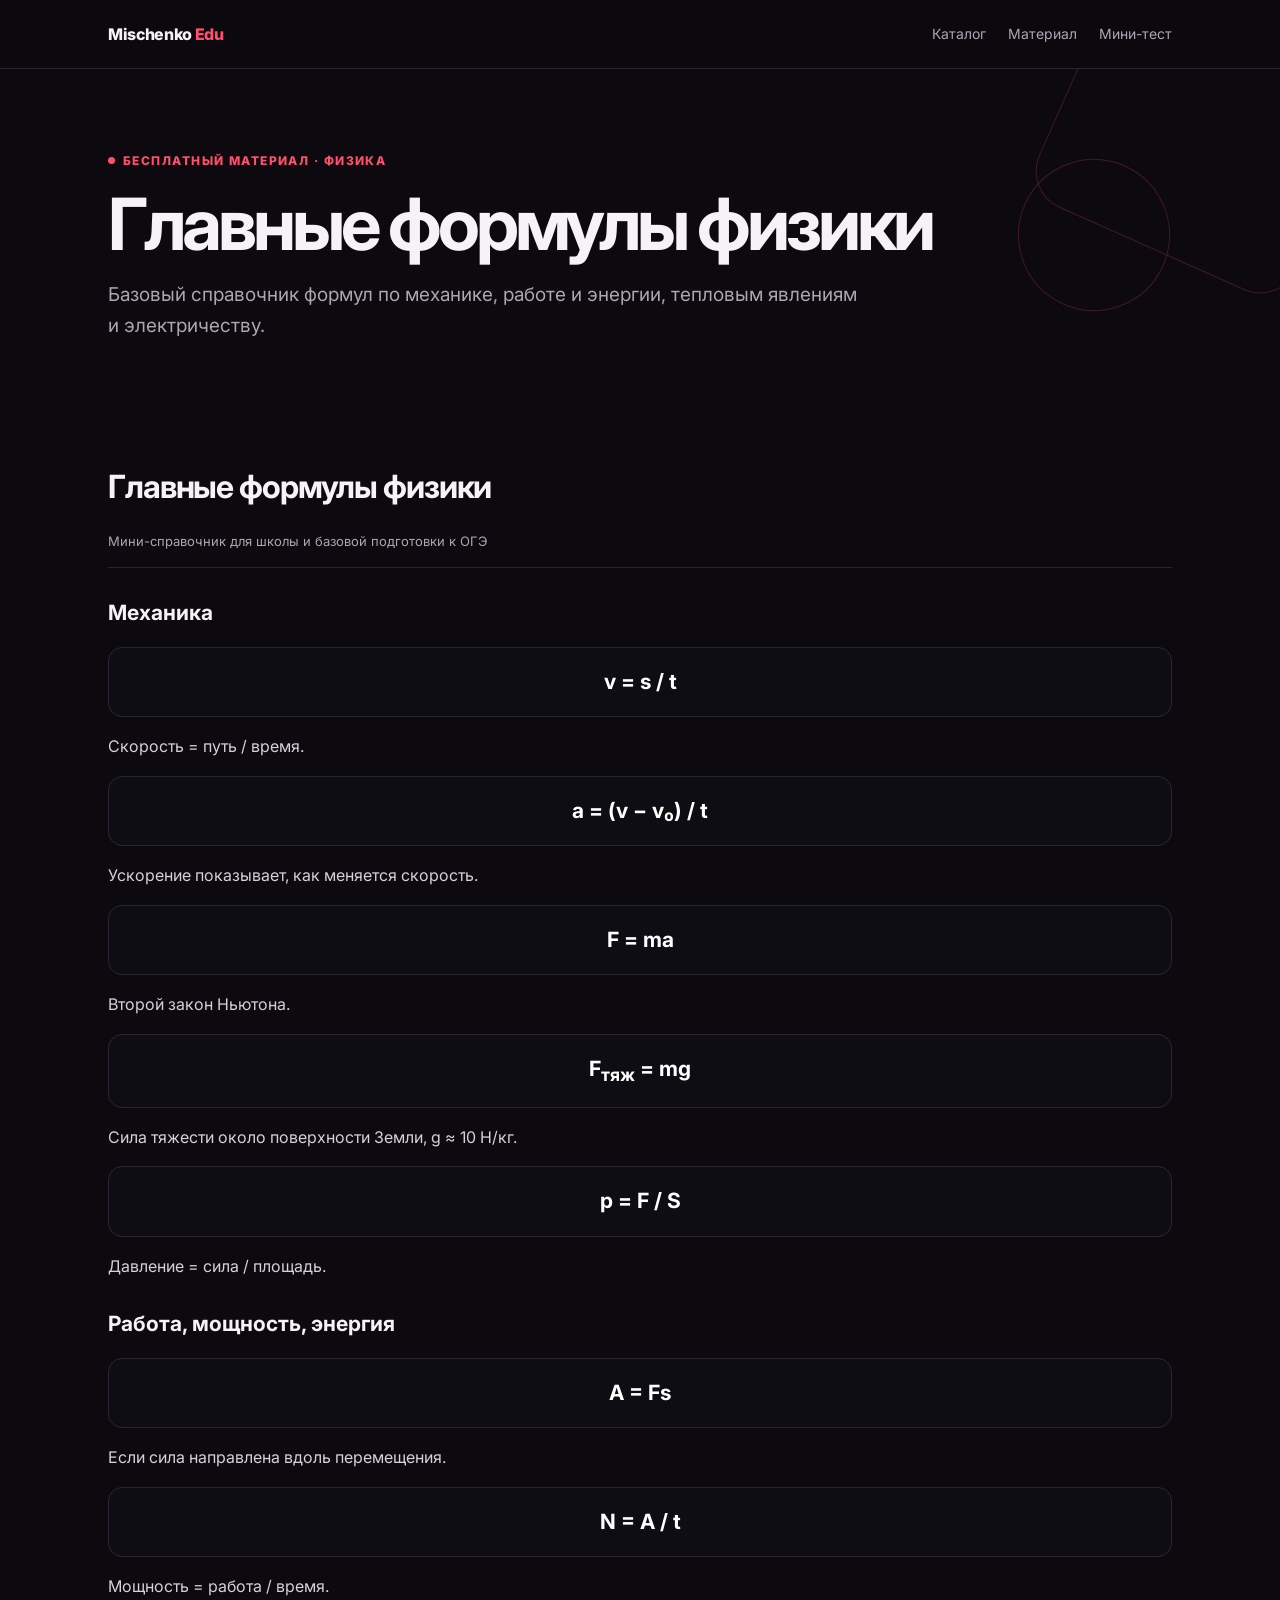
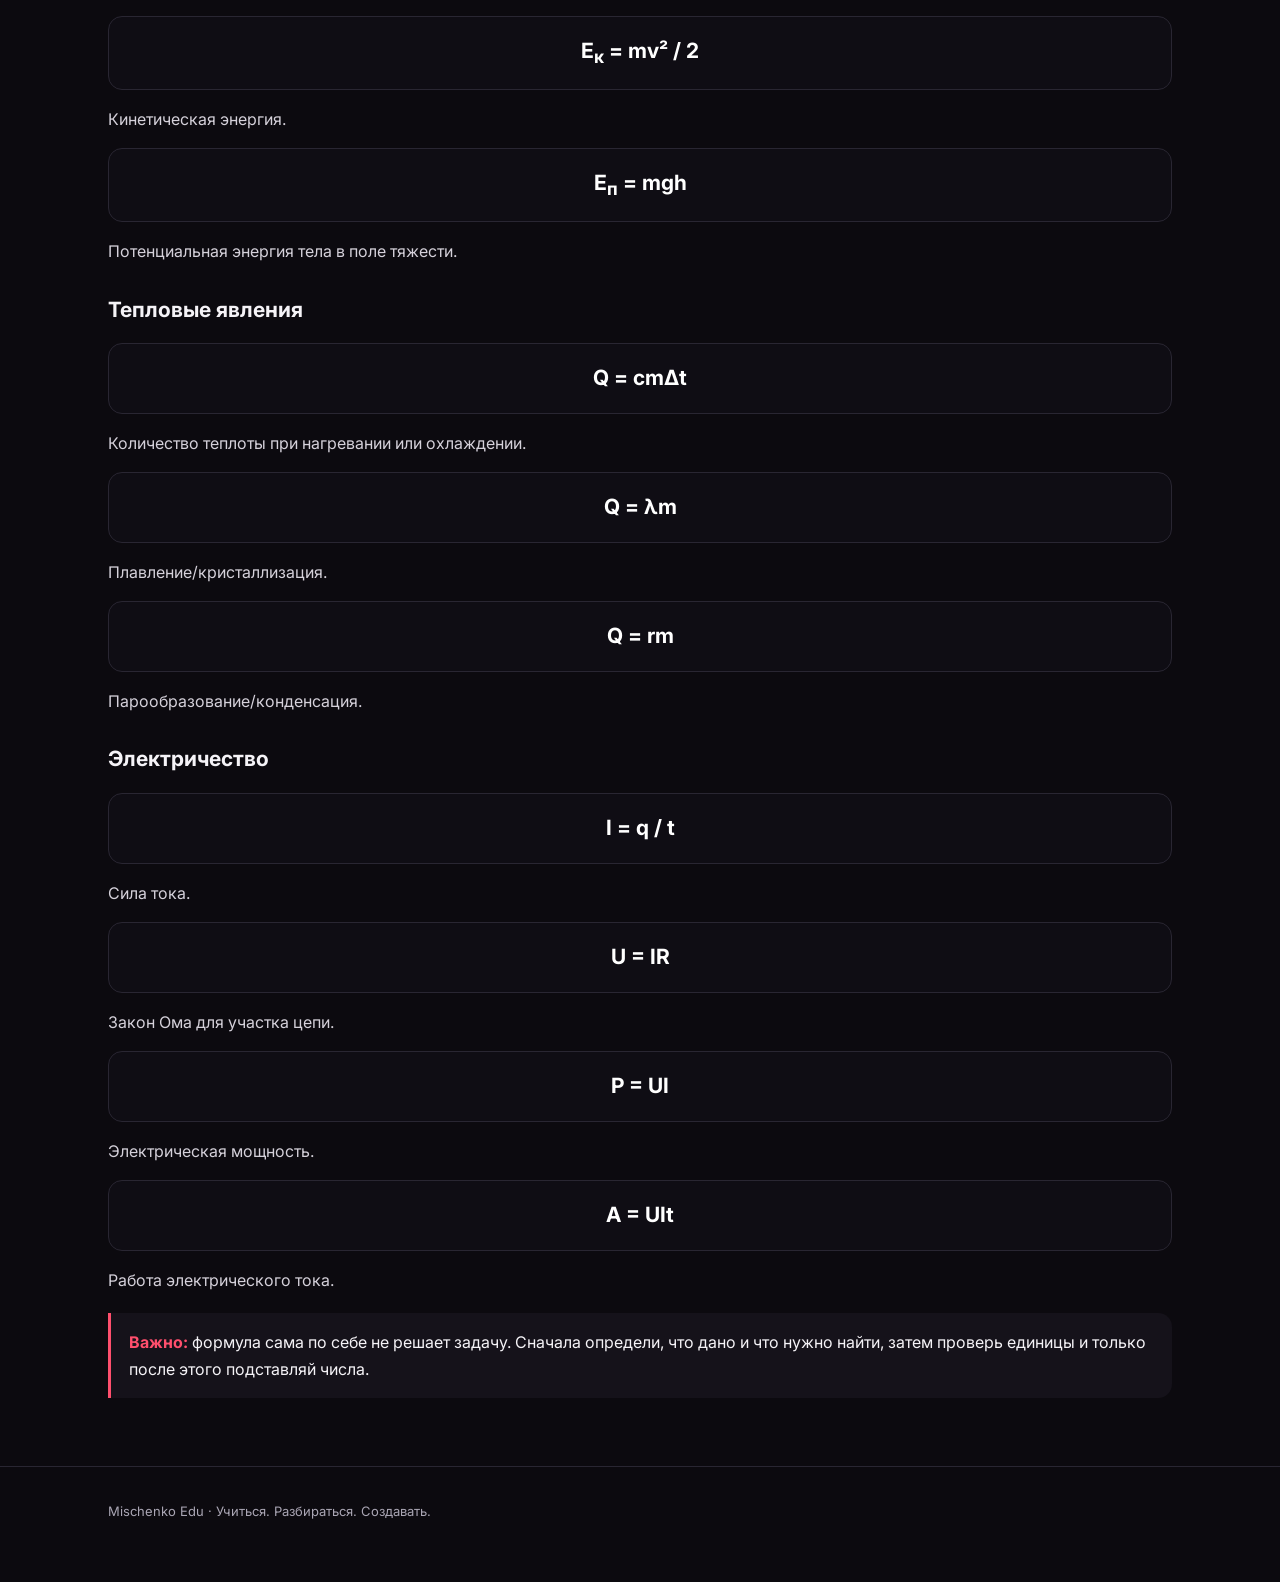
==== commit 4b7b36d5: "Add files via upload" ====
--- a/materials/physics/formulas.html
+++ b/materials/physics/formulas.html
@@ -1,1696 +1,54 @@
-
-<!DOCTYPE html>
-<html lang="ru">
-<head>
-  <meta charset="UTF-8">
-  <meta name="viewport" content="width=device-width, initial-scale=1">
-  <meta name="theme-color" content="#0c0a0f">
-  <meta name="description" content="Бесплатная шпаргалка по школьной физике: формулы, обозначения, единицы измерения, примеры, мини-тесты и рекомендации для подготовки к ОГЭ.">
-  <title>Шпаргалка по физике — Mischenko Edu</title>
-
-  <link rel="preconnect" href="https://fonts.googleapis.com">
-  <link rel="preconnect" href="https://fonts.gstatic.com" crossorigin>
-  <link href="https://fonts.googleapis.com/css2?family=Inter:wght@400;500;600;700;800&family=JetBrains+Mono:wght@400;500;600;700&display=swap" rel="stylesheet">
-
-  <style>
-    :root {
-      --bg: #0c0a0f;
-      --panel: #15121a;
-      --panel-2: #1b1721;
-      --line: #302938;
-      --text: #f6f1fa;
-      --muted: #aaa0b5;
-      --coral: #ff7777;
-      --lavender: #c6b3ff;
-      --mint: #9ce5c5;
-      --peach: #ffc9a8;
-      --radius: 20px;
-      --mono: "JetBrains Mono", monospace;
-      --sans: "Inter", sans-serif;
-    }
-
-    * { box-sizing: border-box; }
-
-    html {
-      scroll-behavior: smooth;
-      scroll-padding-top: 22px;
-    }
-
-    body {
-      margin: 0;
-      background:
-        radial-gradient(ellipse at 10% 0%, rgba(198,179,255,.10), transparent 34rem),
-        radial-gradient(ellipse at 95% 25%, rgba(255,119,119,.07), transparent 30rem),
-        var(--bg);
-      color: var(--text);
-      font-family: var(--sans);
-      line-height: 1.65;
-    }
-
-    a { color: inherit; }
-
-    button, select {
-      font: inherit;
-    }
-
-    button:focus-visible, a:focus-visible, select:focus-visible {
-      outline: 2px solid var(--mint);
-      outline-offset: 4px;
-    }
-
-    .wrap {
-      width: min(1120px, calc(100% - 36px));
-      margin: 0 auto;
-    }
-
-    .topbar {
-      display: flex;
-      justify-content: space-between;
-      align-items: center;
-      gap: 18px;
-      padding: 24px 0;
-      border-bottom: 1px solid rgba(255,255,255,.08);
-    }
-
-    .brand {
-      display: flex;
-      align-items: center;
-      gap: 11px;
-      text-decoration: none;
-      font-weight: 800;
-      letter-spacing: -.04em;
-    }
-
-    .brand-mark {
-      display: grid;
-      place-items: center;
-      width: 39px;
-      height: 39px;
-      border-radius: 13px;
-      background: var(--coral);
-      color: #211116;
-      font-family: var(--mono);
-      font-size: 17px;
-      transform: rotate(-5deg);
-    }
-
-    .brand small {
-      display: block;
-      color: var(--muted);
-      font-size: 10px;
-      font-weight: 500;
-      letter-spacing: .12em;
-      text-transform: uppercase;
-    }
-
-    .top-link {
-      color: var(--muted);
-      font-size: 13px;
-      text-decoration: none;
-    }
-
-    .top-link:hover { color: var(--text); }
-
-    .hero {
-      position: relative;
-      overflow: hidden;
-      padding: 66px 0 44px;
-    }
-
-    .hero::before,
-    .hero::after {
-      position: absolute;
-      content: "";
-      pointer-events: none;
-    }
-
-    .hero::before {
-      width: 210px;
-      height: 210px;
-      right: 7%;
-      top: 30px;
-      border: 1px solid rgba(198,179,255,.25);
-      transform: rotate(30deg);
-      border-radius: 30px;
-    }
-
-    .hero::after {
-      width: 130px;
-      height: 130px;
-      right: 12%;
-      top: 75px;
-      border: 1px solid rgba(255,119,119,.38);
-      transform: rotate(58deg);
-      border-radius: 50%;
-    }
-
-    .eyebrow {
-      display: inline-flex;
-      align-items: center;
-      gap: 9px;
-      padding: 7px 11px;
-      border: 1px solid rgba(156,229,197,.25);
-      border-radius: 99px;
-      color: var(--mint);
-      font-size: 11px;
-      font-weight: 700;
-      letter-spacing: .09em;
-      text-transform: uppercase;
-    }
-
-    .eyebrow::before {
-      content: "";
-      width: 6px;
-      height: 6px;
-      border-radius: 50%;
-      background: var(--mint);
-    }
-
-    h1 {
-      max-width: 720px;
-      margin: 22px 0 15px;
-      font-size: clamp(38px, 6.5vw, 68px);
-      line-height: 1.04;
-      letter-spacing: -.065em;
-    }
-
-    h1 span { color: var(--coral); }
-
-    .hero-copy {
-      max-width: 620px;
-      color: var(--muted);
-      font-size: 16px;
-    }
-
-    .hero-meta {
-      display: flex;
-      flex-wrap: wrap;
-      gap: 9px;
-      margin-top: 24px;
-    }
-
-    .meta-chip {
-      padding: 7px 11px;
-      border: 1px solid var(--line);
-      border-radius: 10px;
-      color: #d9d0e3;
-      font-size: 12px;
-    }
-
-    .section-head {
-      display: flex;
-      align-items: end;
-      justify-content: space-between;
-      gap: 20px;
-      margin: 42px 0 19px;
-    }
-
-    .section-head h2 {
-      margin: 0;
-      font-size: clamp(23px, 3vw, 32px);
-      line-height: 1.2;
-      letter-spacing: -.045em;
-    }
-
-    .section-head p {
-      margin: 8px 0 0;
-      color: var(--muted);
-      font-size: 13px;
-    }
-
-    .small-label {
-      color: var(--lavender);
-      font-family: var(--mono);
-      font-size: 10px;
-      letter-spacing: .12em;
-      text-transform: uppercase;
-    }
-
-    .toolbar {
-      display: flex;
-      flex-wrap: wrap;
-      align-items: center;
-      gap: 10px;
-      margin: 22px 0 18px;
-    }
-
-    .search {
-      flex: 1 1 210px;
-      min-width: 0;
-      padding: 12px 14px;
-      border: 1px solid var(--line);
-      border-radius: 12px;
-      background: var(--panel);
-      color: var(--text);
-    }
-
-    .search::placeholder { color: #81778b; }
-
-    .filter {
-      padding: 12px 13px;
-      border: 1px solid var(--line);
-      border-radius: 12px;
-      background: var(--panel);
-      color: var(--text);
-    }
-
-    .section-grid {
-      display: grid;
-      grid-template-columns: repeat(3, minmax(0, 1fr));
-      gap: 13px;
-    }
-
-    .section-card {
-      position: relative;
-      min-height: 165px;
-      padding: 19px;
-      overflow: hidden;
-      border: 1px solid var(--line);
-      border-radius: var(--radius);
-      background: linear-gradient(145deg, rgba(255,255,255,.035), transparent 80%), var(--panel);
-      text-align: left;
-      color: var(--text);
-      cursor: pointer;
-      transition: border-color .2s, transform .2s, background .2s;
-    }
-
-    .section-card:hover {
-      transform: translateY(-3px);
-      border-color: #71617e;
-    }
-
-    .section-card.active {
-      border-color: var(--coral);
-      background: linear-gradient(145deg, rgba(255,119,119,.10), transparent 75%), var(--panel);
-    }
-
-    .section-number {
-      display: block;
-      margin-bottom: 14px;
-      color: var(--coral);
-      font-family: var(--mono);
-      font-size: 11px;
-    }
-
-    .section-card h3 {
-      margin: 0 0 7px;
-      font-size: 17px;
-      letter-spacing: -.03em;
-    }
-
-    .section-card p {
-      max-width: 270px;
-      margin: 0;
-      color: var(--muted);
-      font-size: 12px;
-      line-height: 1.5;
-    }
-
-    .section-card .geometry {
-      position: absolute;
-      right: -16px;
-      bottom: -25px;
-      width: 82px;
-      height: 82px;
-      border: 1px solid rgba(198,179,255,.18);
-      border-radius: 18px;
-      transform: rotate(35deg);
-      pointer-events: none;
-    }
-
-    .section-card .geometry::after {
-      position: absolute;
-      content: "";
-      inset: 13px;
-      border: 1px solid rgba(255,119,119,.25);
-      border-radius: 50%;
-    }
-
-    .topics-panel {
-      margin-top: 28px;
-      padding: 23px;
-      border: 1px solid var(--line);
-      border-radius: var(--radius);
-      background: rgba(21,18,26,.82);
-    }
-
-    .topics-title {
-      display: flex;
-      align-items: center;
-      justify-content: space-between;
-      flex-wrap: wrap;
-      gap: 12px;
-      margin-bottom: 16px;
-    }
-
-    .topics-title h3 {
-      margin: 0;
-      font-size: 21px;
-      letter-spacing: -.04em;
-    }
-
-    .topic-count {
-      color: var(--muted);
-      font-size: 12px;
-    }
-
-    .topic-buttons {
-      display: flex;
-      flex-wrap: wrap;
-      gap: 8px;
-    }
-
-    .topic-button {
-      padding: 9px 12px;
-      border: 1px solid var(--line);
-      border-radius: 10px;
-      background: transparent;
-      color: #d8d0e2;
-      font-size: 12px;
-      cursor: pointer;
-      transition: .2s;
-    }
-
-    .topic-button:hover { border-color: var(--lavender); }
-
-    .topic-button.active {
-      border-color: var(--lavender);
-      background: rgba(198,179,255,.12);
-      color: #e9e0ff;
-    }
-
-    .topic-intro {
-      margin: 20px 0 0;
-      color: var(--muted);
-      font-size: 13px;
-    }
-
-    .formula-grid {
-      display: grid;
-      grid-template-columns: repeat(2, minmax(0, 1fr));
-      gap: 13px;
-    }
-
-    .formula-card {
-      display: flex;
-      flex-direction: column;
-      gap: 11px;
-      padding: 19px;
-      border: 1px solid var(--line);
-      border-radius: 17px;
-      background: var(--panel);
-    }
-
-    .formula-card-top {
-      display: flex;
-      justify-content: space-between;
-      align-items: center;
-      gap: 12px;
-    }
-
-    .formula-tag {
-      color: var(--lavender);
-      font-size: 10px;
-      font-weight: 700;
-      letter-spacing: .08em;
-      text-transform: uppercase;
-    }
-
-    .formula-card h4 {
-      margin: 0;
-      font-size: 15px;
-    }
-
-    .formula {
-      padding: 15px 12px;
-      border: 1px solid rgba(198,179,255,.16);
-      border-radius: 12px;
-      background: #100d15;
-      color: var(--peach);
-      font-family: var(--mono);
-      font-size: clamp(17px, 2.2vw, 23px);
-      font-weight: 600;
-      text-align: center;
-      overflow-wrap: anywhere;
-    }
-
-    .formula-description {
-      margin: 0;
-      color: var(--muted);
-      font-size: 12px;
-    }
-
-    .formula-detail {
-      padding-top: 10px;
-      border-top: 1px solid rgba(255,255,255,.07);
-      color: #d8d0e2;
-      font-size: 12px;
-    }
-
-    .formula-detail strong { color: var(--text); }
-
-    .example {
-      padding: 12px;
-      border-left: 2px solid var(--mint);
-      border-radius: 0 10px 10px 0;
-      background: rgba(156,229,197,.06);
-      font-size: 12px;
-    }
-
-    .example strong {
-      display: block;
-      margin-bottom: 4px;
-      color: var(--mint);
-    }
-
-    .no-results {
-      grid-column: 1 / -1;
-      padding: 24px;
-      border: 1px dashed var(--line);
-      border-radius: 14px;
-      color: var(--muted);
-      text-align: center;
-    }
-
-    .reference-grid {
-      display: grid;
-      grid-template-columns: repeat(2, minmax(0, 1fr));
-      gap: 14px;
-      margin-top: 14px;
-    }
-
-    .reference-card {
-      padding: 20px;
-      border: 1px solid var(--line);
-      border-radius: 17px;
-      background: var(--panel);
-    }
-
-    .reference-card h3 {
-      margin: 0 0 12px;
-      font-size: 16px;
-    }
-
-    .reference-card p {
-      margin: 0 0 10px;
-      color: var(--muted);
-      font-size: 12px;
-    }
-
-    .reference-card table {
-      width: 100%;
-      border-collapse: collapse;
-      font-size: 12px;
-    }
-
-    .reference-card th,
-    .reference-card td {
-      padding: 9px 6px;
-      border-bottom: 1px solid rgba(255,255,255,.07);
-      text-align: left;
-      vertical-align: top;
-    }
-
-    .reference-card th {
-      color: var(--muted);
-      font-size: 10px;
-      font-weight: 600;
-      text-transform: uppercase;
-    }
-
-    .reference-card td:first-child {
-      color: var(--peach);
-      font-family: var(--mono);
-    }
-
-    .test-layout {
-      display: grid;
-      grid-template-columns: minmax(0, 1.1fr) minmax(250px, .9fr);
-      gap: 14px;
-      align-items: start;
-    }
-
-    .test-card, .test-aside {
-      padding: 23px;
-      border: 1px solid var(--line);
-      border-radius: var(--radius);
-      background: var(--panel);
-    }
-
-    .test-aside {
-      background: linear-gradient(150deg, rgba(198,179,255,.07), transparent 65%), var(--panel);
-    }
-
-    .test-card h3, .test-aside h3 {
-      margin: 0 0 9px;
-      font-size: 19px;
-      letter-spacing: -.035em;
-    }
-
-    .test-description, .test-aside p {
-      color: var(--muted);
-      font-size: 12px;
-    }
-
-    .progress-line {
-      height: 5px;
-      margin: 17px 0;
-      overflow: hidden;
-      border-radius: 99px;
-      background: #302938;
-    }
-
-    .progress-fill {
-      width: 0;
-      height: 100%;
-      border-radius: inherit;
-      background: linear-gradient(90deg, var(--coral), var(--lavender));
-      transition: width .2s;
-    }
-
-    .question-meta {
-      display: flex;
-      justify-content: space-between;
-      gap: 10px;
-      color: var(--muted);
-      font-family: var(--mono);
-      font-size: 10px;
-    }
-
-    .question-text {
-      margin: 17px 0;
-      font-size: 18px;
-      font-weight: 700;
-      line-height: 1.45;
-    }
-
-    .question-hint {
-      margin: 0 0 15px;
-      color: var(--muted);
-      font-size: 12px;
-    }
-
-    .answers {
-      display: grid;
-      gap: 9px;
-    }
-
-    .answer-option {
-      display: flex;
-      align-items: flex-start;
-      gap: 11px;
-      padding: 12px;
-      border: 1px solid var(--line);
-      border-radius: 12px;
-      background: #100d15;
-      cursor: pointer;
-      font-size: 13px;
-      transition: border-color .15s, background .15s;
-    }
-
-    .answer-option:hover { border-color: #71617e; }
-
-    .answer-option.selected {
-      border-color: var(--lavender);
-      background: rgba(198,179,255,.09);
-    }
-
-    .answer-option input {
-      margin-top: 5px;
-      accent-color: var(--coral);
-    }
-
-    .test-actions {
-      display: flex;
-      flex-wrap: wrap;
-      gap: 9px;
-      margin-top: 18px;
-    }
-
-    .btn {
-      display: inline-flex;
-      justify-content: center;
-      align-items: center;
-      gap: 8px;
-      min-height: 42px;
-      padding: 10px 15px;
-      border: 1px solid var(--line);
-      border-radius: 11px;
-      background: transparent;
-      color: var(--text);
-      font-size: 12px;
-      font-weight: 700;
-      text-decoration: none;
-      cursor: pointer;
-      transition: transform .15s, border-color .15s;
-    }
-
-    .btn:hover {
-      transform: translateY(-1px);
-      border-color: var(--lavender);
-    }
-
-    .btn.primary {
-      border-color: var(--coral);
-      background: var(--coral);
-      color: #241116;
-    }
-
-    .btn:disabled {
-      opacity: .4;
-      cursor: not-allowed;
-      transform: none;
-    }
-
-    .result-panel {
-      margin-top: 15px;
-      padding: 17px;
-      border: 1px solid var(--line);
-      border-radius: 14px;
-      background: #100d15;
-    }
-
-    .result-score {
-      margin: 5px 0;
-      font-family: var(--mono);
-      font-size: 36px;
-      font-weight: 700;
-      letter-spacing: -.06em;
-    }
-
-    .result-message {
-      color: var(--muted);
-      font-size: 13px;
-    }
-
-    .recommendations {
-      display: grid;
-      gap: 10px;
-      margin-top: 17px;
-    }
-
-    .recommendation {
-      padding: 13px;
-      border: 1px solid var(--line);
-      border-radius: 12px;
-    }
-
-    .recommendation h4 {
-      margin: 0 0 4px;
-      font-size: 13px;
-    }
-
-    .recommendation p {
-      margin: 0;
-      color: var(--muted);
-      font-size: 12px;
-    }
-
-    .recommendation .rec-link {
-      display: inline-block;
-      margin-top: 9px;
-      color: var(--mint);
-      font-size: 12px;
-      text-decoration: none;
-    }
-
-    .recommendation .rec-link:hover { text-decoration: underline; }
-
-    .review-list {
-      display: grid;
-      gap: 9px;
-      margin-top: 17px;
-    }
-
-    .review-item {
-      padding: 13px;
-      border: 1px solid var(--line);
-      border-radius: 12px;
-      font-size: 12px;
-    }
-
-    .review-item.correct { border-left: 3px solid var(--mint); }
-    .review-item.wrong { border-left: 3px solid var(--coral); }
-    .review-item strong { display: block; margin-bottom: 5px; }
-    .review-item p { margin: 5px 0 0; color: var(--muted); }
-
-    .note {
-      margin-top: 17px;
-      padding: 14px 15px;
-      border: 1px solid rgba(255,201,168,.2);
-      border-radius: 12px;
-      background: rgba(255,201,168,.05);
-      color: #d7c9bd;
-      font-size: 12px;
-    }
-
-    .footer {
-      display: flex;
-      flex-wrap: wrap;
-      justify-content: space-between;
-      align-items: center;
-      gap: 14px;
-      margin-top: 60px;
-      padding: 25px 0 35px;
-      border-top: 1px solid rgba(255,255,255,.08);
-      color: var(--muted);
-      font-size: 12px;
-    }
-
-    .footer a { color: var(--text); text-decoration: none; }
-
-    .hidden { display: none !important; }
-
-    @media (max-width: 780px) {
-      .section-grid { grid-template-columns: repeat(2, minmax(0, 1fr)); }
-      .test-layout { grid-template-columns: 1fr; }
-      .hero::before { right: -90px; }
-      .hero::after { right: -40px; }
-      .section-head { align-items: start; flex-direction: column; }
-    }
-
-    @media (max-width: 520px) {
-      .wrap { width: min(100% - 24px, 1120px); }
-      .topbar { padding: 16px 0; }
-      .top-link { font-size: 11px; }
-      .hero { padding: 45px 0 25px; }
-      .hero-copy { font-size: 14px; }
-      .hero::before { width: 125px; height: 125px; top: 22px; right: -45px; }
-      .hero::after { width: 80px; height: 80px; top: 48px; right: -12px; }
-      .section-grid { gap: 9px; }
-      .section-card { min-height: 155px; padding: 14px; border-radius: 15px; }
-      .section-card h3 { font-size: 14px; }
-      .section-card p { font-size: 11px; }
-      .topics-panel, .test-card, .test-aside { padding: 16px; }
-      .formula-grid, .reference-grid { grid-template-columns: 1fr; }
-      .formula-card { padding: 15px; }
-      .formula { font-size: 20px; }
-      .filter { flex: 1; }
-      .search { flex-basis: 100%; }
-      .question-text { font-size: 16px; }
-    }
-
-    @media print {
-      body { background: white; color: black; }
-      .topbar, .hero, .toolbar, .test-layout, .footer, .btn { display: none !important; }
-      .section-card, .topics-panel, .formula-card, .reference-card {
-        background: white;
-        color: black;
-        border-color: #bbb;
-        break-inside: avoid;
-      }
-      .formula { background: #f5f5f5; color: black; }
-      .formula-description, .formula-detail, .reference-card p { color: #333; }
-    }
-  </style>
-</head>
-
-<body>
-  <header class="wrap topbar">
-    <a class="brand" href="../../index.html" aria-label="Mischenko Edu — каталог">
-      <span class="brand-mark">ME</span>
-      <span>Mischenko Edu<small>Библиотека материалов</small></span>
-    </a>
-    <a class="top-link" href="../../index.html">← В каталог</a>
-  </header>
-
-  <main class="wrap">
-    <section class="hero">
-      <span class="eyebrow">Бесплатный материал</span>
-      <h1>Физика без<br><span>лишней путаницы.</span></h1>
-      <p class="hero-copy">
-        Школьные формулы в одном месте: что означает каждая буква,
-        когда использовать формулу и как проверить, что ты действительно её понял.
-        Для школьной базы России и Беларуси и подготовки к ОГЭ.
-      </p>
-      <div class="hero-meta">
-        <span class="meta-chip">7 разделов физики</span>
-        <span class="meta-chip">Формулы и единицы</span>
-        <span class="meta-chip">Мини-тесты</span>
-        <span class="meta-chip">Рекомендации по ошибкам</span>
-      </div>
-    </section>
-
-    <section id="sections">
-      <div class="section-head">
-        <div>
-          <div class="small-label">01 / Навигация</div>
-          <h2>Выбери раздел</h2>
-          <p>Начни с нужной темы или последовательно повтори весь курс.</p>
-        </div>
-      </div>
-
-      <div class="toolbar">
-        <input class="search" id="formulaSearch" type="search" placeholder="Найти формулу или величину…" aria-label="Поиск формул">
-        <select class="filter" id="sectionFilter" aria-label="Фильтр по разделу">
-          <option value="all">Все разделы</option>
-        </select>
-        <button class="btn" id="clearSearch" type="button">Сбросить</button>
-      </div>
-
-      <div class="section-grid" id="sectionGrid"></div>
-    </section>
-
-    <section class="topics-panel" id="topics">
-      <div class="topics-title">
-        <div>
-          <div class="small-label">02 / Темы</div>
-          <h3 id="selectedSectionTitle">Механика</h3>
-        </div>
-        <span class="topic-count" id="topicCount"></span>
-      </div>
-      <div class="topic-buttons" id="topicButtons"></div>
-      <p class="topic-intro" id="topicIntro"></p>
-    </section>
-
-    <section id="formulas">
-      <div class="section-head">
-        <div>
-          <div class="small-label">03 / Шпаргалка</div>
-          <h2 id="formulaHeading">Формулы темы</h2>
-          <p>Запомни не только запись, но и смысл каждой величины.</p>
-        </div>
-      </div>
-      <div class="formula-grid" id="formulaGrid"></div>
-    </section>
-
-    <section id="reference">
-      <div class="section-head">
-        <div>
-          <div class="small-label">04 / Справочник</div>
-          <h2>Единицы измерения</h2>
-          <p>Проверяй единицы перед подстановкой чисел в формулу.</p>
-        </div>
-      </div>
-
-      <div class="reference-grid">
-        <article class="reference-card">
-          <h3>Основные физические величины</h3>
-          <table>
-            <thead><tr><th>Величина</th><th>Обозначение</th><th>Единица СИ</th></tr></thead>
-            <tbody>
-              <tr><td>Путь</td><td>s</td><td>метр (м)</td></tr>
-              <tr><td>Время</td><td>t</td><td>секунда (с)</td></tr>
-              <tr><td>Скорость</td><td>v</td><td>м/с</td></tr>
-              <tr><td>Масса</td><td>m</td><td>килограмм (кг)</td></tr>
-              <tr><td>Сила</td><td>F</td><td>ньютон (Н)</td></tr>
-              <tr><td>Давление</td><td>p</td><td>паскаль (Па)</td></tr>
-              <tr><td>Работа</td><td>A</td><td>джоуль (Дж)</td></tr>
-              <tr><td>Мощность</td><td>N или P</td><td>ватт (Вт)</td></tr>
-              <tr><td>Энергия</td><td>E</td><td>джоуль (Дж)</td></tr>
-              <tr><td>Сила тока</td><td>I</td><td>ампер (А)</td></tr>
-              <tr><td>Напряжение</td><td>U</td><td>вольт (В)</td></tr>
-              <tr><td>Сопротивление</td><td>R</td><td>ом (Ом)</td></tr>
-              <tr><td>Частота</td><td>ν или f</td><td>герц (Гц)</td></tr>
-            </tbody>
-          </table>
-        </article>
-
-        <article class="reference-card">
-          <h3>Перевод единиц</h3>
-          <table>
-            <thead><tr><th>Из единицы</th><th>В единицу СИ</th></tr></thead>
-            <tbody>
-              <tr><td>1 км</td><td>1000 м</td></tr>
-              <tr><td>1 см</td><td>0,01 м</td></tr>
-              <tr><td>1 мм</td><td>0,001 м</td></tr>
-              <tr><td>1 г</td><td>0,001 кг</td></tr>
-              <tr><td>1 т</td><td>1000 кг</td></tr>
-              <tr><td>1 мин</td><td>60 с</td></tr>
-              <tr><td>1 ч</td><td>3600 с</td></tr>
-              <tr><td>1 км/ч</td><td>делить на 3,6 → м/с</td></tr>
-              <tr><td>1 м/с</td><td>умножить на 3,6 → км/ч</td></tr>
-              <tr><td>1 кПа</td><td>1000 Па</td></tr>
-              <tr><td>1 кДж</td><td>1000 Дж</td></tr>
-              <tr><td>1 мА</td><td>0,001 А</td></tr>
-              <tr><td>1 кОм</td><td>1000 Ом</td></tr>
-            </tbody>
-          </table>
-          <div class="note">
-            Важно: перед вычислением переведи все величины в согласованные единицы.
-            Например, километры в метры, минуты в секунды, граммы в килограммы.
-          </div>
-        </article>
-      </div>
-    </section>
-
-    <section id="test">
-      <div class="section-head">
-        <div>
-          <div class="small-label">05 / Проверка знаний</div>
-          <h2>Проверь себя</h2>
-          <p>Отвечай по очереди. В конце увидишь результат и темы для повторения.</p>
-        </div>
-      </div>
-
-      <div class="test-layout">
-        <div class="test-card" id="testCard">
-          <h3 id="testTitle">Мини-тест по теме</h3>
-          <p class="test-description" id="testDescription">Выбери ответ и переходи к следующему вопросу.</p>
-          <div class="progress-line"><div class="progress-fill" id="progressFill"></div></div>
-          <div class="question-meta">
-            <span id="questionNumber">Вопрос 1</span>
-            <span id="questionTopic">Механика</span>
-          </div>
-          <div id="questionArea">
-            <p class="question-text" id="questionText"></p>
-            <p class="question-hint" id="questionHint"></p>
-            <div class="answers" id="answerOptions"></div>
-            <div class="test-actions">
-              <button class="btn" id="prevQuestion" type="button">← Назад</button>
-              <button class="btn primary" id="nextQuestion" type="button">Проверить и далее →</button>
-            </div>
-          </div>
-          <div id="resultArea" class="hidden" aria-live="polite"></div>
-        </div>
-
-        <aside class="test-aside">
-          <div class="small-label">Как это работает</div>
-          <h3>Не просто балл, а план повторения</h3>
-          <p>Тест проверяет понимание формул, обозначений и базовых вычислений.</p>
-          <p>Если ответ неверный, результат покажет, какую тему стоит повторить и к каким формулам вернуться.</p>
-          <div class="note">
-            Это учебная самопроверка, а не официальный диагностический тест ОГЭ.
-            Она помогает найти пробелы, но не заменяет решение экзаменационных вариантов.
-          </div>
-          <div class="test-actions">
-            <button class="btn" id="allSectionTest" type="button">Тест по всему разделу</button>
-            <button class="btn" id="restartTest" type="button">Начать заново</button>
-          </div>
-        </aside>
-      </div>
-    </section>
-
-    <section>
-      <div class="section-head">
-        <div>
-          <div class="small-label">06 / Как заниматься</div>
-          <h2>Простой порядок работы</h2>
-        </div>
-      </div>
-      <div class="reference-grid">
-        <article class="reference-card">
-          <h3><span style="color:var(--coral)">01.</span> Сначала разберись</h3>
-          <p>Прочитай, что означает формула и какая величина в ней ищется. Не пытайся запомнить символы без понимания.</p>
-        </article>
-        <article class="reference-card">
-          <h3><span style="color:var(--coral)">02.</span> Затем проверь себя</h3>
-          <p>Ответь на вопросы без подсказок. Если ошибся, вернись к формуле и прочитай объяснение.</p>
-        </article>
-        <article class="reference-card">
-          <h3><span style="color:var(--coral)">03.</span> Закрепи на задаче</h3>
-          <p>Запиши данные, переведи единицы, выбери формулу, подставь числа и проверь ответ.</p>
-        </article>
-        <article class="reference-card">
-          <h3><span style="color:var(--coral)">04.</span> Повтори слабые темы</h3>
-          <p>Пройди тест повторно через некоторое время. Цель — не угадать ответ, а уметь объяснить ход решения.</p>
-        </article>
-      </div>
-    </section>
-  </main>
-
-  <footer class="wrap footer">
-    <span>© Mischenko Edu · Бесплатная школьная шпаргалка</span>
-    <span>
-      <a href="https://t.me/mischenko_edu" target="_blank" rel="noopener noreferrer">Связаться в Telegram ↗</a>
-      &nbsp;·&nbsp;
-      <a href="../../index.html">Каталог материалов</a>
-    </span>
-  </footer>
-
-  <script>
-    const physics = [
-      {
-        id: "mechanics",
-        title: "Механика",
-        short: "Движение, силы, давление, работа и энергия.",
-        topics: [
-          {
-            id: "motion",
-            title: "Движение",
-            intro: "Описывает, как меняется положение тела со временем. Сначала определи, что известно: путь, время, скорость или ускорение.",
-            formulas: [
-              {name:"Скорость равномерного движения",formula:"v = s / t",desc:"Показывает, какой путь тело проходит за единицу времени.",symbols:"v — скорость (м/с); s — путь (м); t — время (с).",use:"Используй, если известны путь и время равномерного движения.",example:"Тело прошло 100 м за 20 с: v = 100 / 20 = 5 м/с."},
-              {name:"Путь при равномерном движении",formula:"s = v · t",desc:"Находит путь по скорости и времени.",symbols:"s — путь (м); v — скорость (м/с); t — время (с).",use:"Подходит, когда скорость постоянна.",example:"При скорости 4 м/с за 6 с тело пройдёт 24 м."},
-              {name:"Средняя скорость",formula:"vср = sобщ / tобщ",desc:"Общий путь делится на всё время движения.",symbols:"sобщ — весь путь (м); tобщ — всё время (с).",use:"Не усредняй скорости простым сложением, если участки пройдены за разное время.",example:"Путь 60 м за 10 с: средняя скорость равна 6 м/с."},
-              {name:"Ускорение",formula:"a = (v − v₀) / t",desc:"Показывает изменение скорости за единицу времени.",symbols:"a — ускорение (м/с²); v₀ — начальная скорость; v — конечная скорость; t — время.",use:"Для движения с постоянным ускорением.",example:"Скорость изменилась с 2 до 10 м/с за 4 с: a = 2 м/с²."},
-              {name:"Скорость при постоянном ускорении",formula:"v = v₀ + a · t",desc:"Находит скорость в конце промежутка времени.",symbols:"v — конечная скорость; v₀ — начальная скорость; a — ускорение; t — время.",use:"Учитывай знак ускорения: оно может увеличивать или уменьшать скорость.",example:"Из состояния покоя при a = 3 м/с² за 2 с: v = 6 м/с."}
-            ],
-            questions: [
-              q("m1","Тело прошло 150 м за 30 с. Найди скорость.",["3 м/с","5 м/с","4500 м/с"],1,"Раздели путь на время.","150 / 30 = 5 м/с."),
-              q("m2","В каких единицах измеряют ускорение?",["м/с","м/с²","кг/м³"],1,"Ускорение показывает изменение скорости за секунду.","Единица ускорения — метр в секунду за секунду, м/с²."),
-              q("m3","Тело движется со скоростью 4 м/с в течение 8 с. Какой путь оно пройдёт?",["2 м","12 м","32 м"],2,"Путь равен скорости, умноженной на время.","s = 4 · 8 = 32 м.")
-            ]
-          },
-          {
-            id: "forces",
-            title: "Масса, плотность и силы",
-            intro: "Силы изменяют движение или деформируют тела. Обращай внимание на направление силы и на то, какую систему тел рассматривают.",
-            formulas: [
-              {name:"Плотность",formula:"ρ = m / V",desc:"Показывает массу вещества в единице объёма.",symbols:"ρ — плотность (кг/м³); m — масса (кг); V — объём (м³).",use:"Перед вычислением переведи массу и объём в единицы СИ.",example:"Масса 2 кг, объём 0,001 м³: ρ = 2000 кг/м³."},
-              {name:"Сила тяжести",formula:"Fтяж = m · g",desc:"Сила, с которой Земля притягивает тело.",symbols:"Fтяж — сила (Н); m — масса (кг); g ≈ 9,8 Н/кг, в школьных задачах часто 10 Н/кг.",use:"Используй значение g, указанное в условии.",example:"При m = 3 кг и g = 10 Н/кг сила тяжести равна 30 Н."},
-              {name:"Второй закон Ньютона",formula:"F = m · a",desc:"Равнодействующая сил равна произведению массы на ускорение.",symbols:"F — равнодействующая сила (Н); m — масса (кг); a — ускорение (м/с²).",use:"Не путай отдельную силу с равнодействующей всех сил.",example:"Масса 2 кг, ускорение 3 м/с²: F = 6 Н."},
-              {name:"Закон Гука",formula:"Fупр = k · Δl",desc:"Для упругой деформации сила упругости зависит от удлинения.",symbols:"Fупр — сила (Н); k — жёсткость (Н/м); Δl — изменение длины (м).",use:"Формула применяется в пределах упругой деформации.",example:"k = 100 Н/м, удлинение 0,02 м: Fупр = 2 Н."},
-              {name:"Сила трения скольжения",formula:"Fтр = μ · N",desc:"В школьной модели сила трения зависит от коэффициента трения и силы реакции опоры.",symbols:"Fтр — сила трения (Н); μ — коэффициент трения; N — реакция опоры (Н).",use:"Не всегда N = mg: учитывай наклонную поверхность и другие силы.",example:"При μ = 0,2 и N = 50 Н сила трения равна 10 Н."}
-            ],
-            questions: [
-              q("f1","Масса тела 4 кг. Чему равна сила тяжести при g = 10 Н/кг?",["0,4 Н","40 Н","400 Н"],1,"Умножь массу на ускорение свободного падения.","F = 4 · 10 = 40 Н."),
-              q("f2","Масса тела 3 кг, объём 0,002 м³. Какова плотность?",["1500 кг/м³","6 кг/м³","0,00067 кг/м³"],0,"Плотность — масса, делённая на объём.","ρ = 3 / 0,002 = 1500 кг/м³."),
-              q("f3","Какова равнодействующая сила, если масса 5 кг, ускорение 2 м/с²?",["2,5 Н","7 Н","10 Н"],2,"Используй второй закон Ньютона.","F = 5 · 2 = 10 Н.")
-            ]
-          },
-          {
-            id: "pressure",
-            title: "Давление и жидкости",
-            intro: "В этой теме важно различать давление твёрдого тела на поверхность и давление жидкости на глубине.",
-            formulas: [
-              {name:"Давление твёрдого тела",formula:"p = F / S",desc:"Давление равно силе, действующей перпендикулярно поверхности, делённой на площадь.",symbols:"p — давление (Па); F — сила (Н); S — площадь (м²).",use:"Чем меньше площадь при той же силе, тем больше давление.",example:"F = 100 Н, S = 0,5 м²: p = 200 Па."},
-              {name:"Давление жидкости",formula:"p = ρ · g · h",desc:"Давление жидкости увеличивается с глубиной.",symbols:"ρ — плотность жидкости (кг/м³); g — ускорение свободного падения; h — глубина (м).",use:"Это избыточное гидростатическое давление, без учёта атмосферного.",example:"В воде на глубине 2 м при g = 10 Н/кг: p ≈ 20 000 Па."},
-              {name:"Сила Архимеда",formula:"FА = ρж · g · Vпогр",desc:"Выталкивающая сила равна весу вытесненной жидкости или газа.",symbols:"ρж — плотность жидкости; Vпогр — объём погружённой части тела.",use:"Для плавающего тела сравнивай силу Архимеда с силой тяжести.",example:"Вытеснено 0,001 м³ воды: FА ≈ 10 Н."},
-              {name:"Сообщающиеся сосуды",formula:"h₁ · ρ₁ = h₂ · ρ₂",desc:"Для несмешивающихся жидкостей в равновесии давления на одном уровне равны.",symbols:"h₁, h₂ — высоты столбов над общим уровнем; ρ₁, ρ₂ — плотности жидкостей.",use:"Учитывай, от какого уровня измеряется высота каждого столба.",example:"В более плотной жидкости высота столба при равновесии меньше."}
-            ],
-            questions: [
-              q("p1","Сила 80 Н действует на площадь 0,2 м². Каково давление?",["16 Па","400 Па","4000 Па"],1,"Раздели силу на площадь.","p = 80 / 0,2 = 400 Па."),
-              q("p2","От чего зависит гидростатическое давление?",["Только от формы сосуда","От плотности жидкости и глубины","Только от площади дна"],1,"Посмотри, какие величины входят в формулу давления жидкости.","p = ρgh: давление зависит от плотности, g и глубины."),
-              q("p3","Что определяет силу Архимеда?",["Масса самого тела без дополнительных условий","Вес вытесненной жидкости или газа","Только площадь поверхности тела"],1,"Подумай, с чем связана выталкивающая сила.","Сила Архимеда равна весу вытесненной жидкости или газа.")
-            ]
-          },
-          {
-            id: "work",
-            title: "Работа, мощность и энергия",
-            intro: "Работа связана с действием силы на пути, мощность — со скоростью выполнения работы, энергия — со способностью совершать работу.",
-            formulas: [
-              {name:"Механическая работа",formula:"A = F · s",desc:"Работа постоянной силы, направленной вдоль перемещения.",symbols:"A — работа (Дж); F — сила (Н); s — перемещение (м).",use:"В этой простой записи сила направлена вдоль перемещения. В других случаях учитывают угол.",example:"Сила 10 Н переместила тело на 3 м: A = 30 Дж."},
-              {name:"Мощность",formula:"N = A / t",desc:"Показывает, какая работа выполняется за единицу времени.",symbols:"N — мощность (Вт); A — работа (Дж); t — время (с).",use:"Большая мощность означает, что работа выполняется быстрее.",example:"Работа 600 Дж за 20 с: N = 30 Вт."},
-              {name:"Кинетическая энергия",formula:"Eк = m · v² / 2",desc:"Энергия движения тела.",symbols:"m — масса (кг); v — скорость (м/с); Eк — энергия (Дж).",use:"Скорость входит в квадрате: при увеличении скорости вдвое энергия возрастает в четыре раза.",example:"m = 2 кг, v = 3 м/с: Eк = 9 Дж."},
-              {name:"Потенциальная энергия",formula:"Eп = m · g · h",desc:"Энергия тела, поднятого над выбранным уровнем.",symbols:"m — масса (кг); g — ускорение свободного падения; h — высота (м).",use:"Высоту измеряют относительно выбранного нулевого уровня.",example:"m = 2 кг, h = 3 м, g = 10 Н/кг: Eп = 60 Дж."},
-              {name:"КПД",formula:"η = (Aпол / Aзат) · 100%",desc:"Показывает, какая часть затраченной работы стала полезной.",symbols:"Aпол — полезная работа; Aзат — затраченная работа.",use:"Для обычной машины КПД меньше 100%.",example:"Полезная работа 80 Дж при затраченной 100 Дж: КПД = 80%."}
-            ],
-            questions: [
-              q("w1","Сила 6 Н перемещает тело на 5 м вдоль направления силы. Работа равна…",["1,2 Дж","11 Дж","30 Дж"],2,"Умножь силу на путь.","A = 6 · 5 = 30 Дж."),
-              q("w2","Работа 200 Дж выполнена за 10 с. Какова мощность?",["20 Вт","2000 Вт","0,05 Вт"],0,"Раздели работу на время.","N = 200 / 10 = 20 Вт."),
-              q("w3","Если скорость тела увеличить вдвое, его кинетическая энергия при той же массе…",["Увеличится в 2 раза","Увеличится в 4 раза","Не изменится"],1,"Скорость в формуле возводится в квадрат.","Eк пропорциональна v², поэтому энергия возрастёт в 4 раза.")
-            ]
-          }
-        ]
-      },
-      {
-        id: "thermal",
-        title: "Тепловые явления",
-        short: "Температура, теплообмен, фазовые переходы.",
-        topics: [
-          {
-            id: "heat",
-            title: "Количество теплоты",
-            intro: "Количество теплоты описывает энергию, переданную при теплообмене. Для нагревания и охлаждения используют одну формулу, знак изменения зависит от процесса.",
-            formulas: [
-              {name:"Нагревание или охлаждение",formula:"Q = c · m · ΔT",desc:"Количество теплоты зависит от массы, удельной теплоёмкости и изменения температуры.",symbols:"Q — количество теплоты (Дж); c — удельная теплоёмкость; m — масса (кг); ΔT — изменение температуры (°C или K).",use:"Для вычисления величины энергии при изменении температуры без фазового перехода.",example:"Для 2 кг воды при нагревании на 5 °C: Q ≈ 4200 · 2 · 5 = 42 000 Дж."},
-              {name:"Плавление",formula:"Q = λ · m",desc:"Энергия, необходимая для плавления вещества при температуре плавления.",symbols:"λ — удельная теплота плавления (Дж/кг); m — масса (кг).",use:"Во время плавления чистого вещества температура не меняется.",example:"Для плавления 0,5 кг вещества: Q = λ · 0,5."},
-              {name:"Парообразование",formula:"Q = L · m",desc:"Энергия для превращения жидкости в пар при температуре кипения.",symbols:"L — удельная теплота парообразования (Дж/кг); m — масса (кг).",use:"Используй значение L для вещества из условия или таблицы.",example:"Для испарения 0,2 кг воды: Q = L · 0,2."},
-              {name:"Сгорание топлива",formula:"Q = q · m",desc:"Энергия, выделившаяся при полном сгорании топлива.",symbols:"q — удельная теплота сгорания (Дж/кг); m — масса топлива (кг).",use:"Если топливо сгорает не полностью или учитывают потери, условие может потребовать дополнительных расчётов.",example:"При q = 4·10⁷ Дж/кг и m = 0,001 кг: Q = 40 000 Дж."},
-              {name:"Тепловой баланс",formula:"Qотданное = Qполученное",desc:"В изолированной системе отданное тепло равно полученному.",symbols:"Qотданное — энергия, отданная более горячими телами; Qполученное — энергия, полученная другими телами.",use:"Учитывай возможные потери, нагрев сосуда и фазовые переходы, если они указаны.",example:"В простом смешивании без потерь тепло горячей воды равно теплу, полученному холодной."}
-            ],
-            questions: [
-              q("h1","Как найти количество теплоты при нагревании без фазового перехода?",["Q = c·m·ΔT","Q = m/V","Q = F/S"],0,"Нужны масса, удельная теплоёмкость и изменение температуры.","Q = c·m·ΔT."),
-              q("h2","Что происходит с температурой чистого вещества во время плавления при постоянном давлении?",["Всегда растёт","Остаётся постоянной до завершения плавления","Сразу падает до нуля"],1,"Во время фазового перехода энергия расходуется на изменение состояния.","При плавлении температура чистого вещества остаётся постоянной."),
-              q("h3","Удельная теплота сгорания показывает…",["Энергию при сгорании единицы массы топлива","Массу топлива в одном литре","Температуру пламени"],0,"Обрати внимание на слово «удельная» и единицу Дж/кг.","q измеряется в Дж/кг и показывает энергию при сгорании единицы массы.")
-            ]
-          },
-          {
-            id: "thermo",
-            title: "Внутренняя энергия и теплообмен",
-            intro: "Внутренняя энергия может изменяться при теплопередаче и совершении работы. В школьных задачах различают теплопроводность, конвекцию и излучение.",
-            formulas: [
-              {name:"Изменение внутренней энергии",formula:"ΔU = Q + Aнад",desc:"В этой записи работа Aнад совершается над системой.",symbols:"ΔU — изменение внутренней энергии; Q — теплота, полученная системой; Aнад — работа, совершённая над системой.",use:"Проверяй, какая именно договорённость о знаках дана в учебнике или условии.",example:"Если системе передали 100 Дж тепла и совершили над ней работу 20 Дж, ΔU = 120 Дж."},
-              {name:"Работа газа при постоянном давлении",formula:"A = p · ΔV",desc:"Работа газа связана с давлением и изменением объёма.",symbols:"A — работа (Дж); p — давление (Па); ΔV — изменение объёма (м³).",use:"В школьной термодинамике учитывай, кто совершает работу — газ или внешние силы.",example:"При p = 100 000 Па и увеличении объёма на 0,001 м³ работа газа равна 100 Дж."}
-            ],
-            questions: [
-              q("th1","Каким способом тепло может передаваться через вакуум?",["Только теплопроводностью","Только конвекцией","Излучением"],2,"В вакууме нет вещества для теплопроводности и конвекции.","Тепловое излучение распространяется и в вакууме."),
-              q("th2","Что означает ΔV в формуле A = p·ΔV?",["Изменение объёма","Изменение массы","Изменение температуры"],0,"Символ V обозначает объём.","ΔV — изменение объёма газа."),
-              q("th3","Что происходит при конвекции?",["Перенос энергии потоками жидкости или газа","Перенос энергии только светом","Передача энергии без движения частиц вещества"],0,"Вспомни движение нагретого воздуха или воды.","При конвекции тепло переносится потоками жидкости или газа.")
-            ]
-          }
-        ]
-      },
-      {
-        id: "electricity",
-        title: "Электричество",
-        short: "Ток, напряжение, сопротивление и цепи.",
-        topics: [
-          {
-            id: "ohm",
-            title: "Сила тока и закон Ома",
-            intro: "Сначала определяй, что нужно найти: силу тока, напряжение или сопротивление. Затем выбирай формулу и проверяй единицы.",
-            formulas: [
-              {name:"Сила тока",formula:"I = q / t",desc:"Показывает, какой заряд проходит через поперечное сечение проводника за единицу времени.",symbols:"I — сила тока (А); q — заряд (Кл); t — время (с).",use:"Если известны заряд и время его прохождения.",example:"За 4 с прошёл заряд 12 Кл: I = 3 А."},
-              {name:"Закон Ома",formula:"I = U / R",desc:"Для участка цепи сила тока прямо пропорциональна напряжению и обратно пропорциональна сопротивлению.",symbols:"I — сила тока (А); U — напряжение (В); R — сопротивление (Ом).",use:"Применяется к участку цепи при выполнении условий закона Ома.",example:"U = 12 В, R = 4 Ом: I = 3 А."},
-              {name:"Напряжение",formula:"U = I · R",desc:"Позволяет найти напряжение на участке цепи.",symbols:"U — напряжение (В); I — сила тока (А); R — сопротивление (Ом).",use:"Используй, если известны ток и сопротивление.",example:"I = 2 А, R = 5 Ом: U = 10 В."},
-              {name:"Сопротивление",formula:"R = U / I",desc:"Сопротивление характеризует противодействие проводника электрическому току.",symbols:"R — сопротивление (Ом); U — напряжение (В); I — сила тока (А).",use:"Перед делением убедись, что ток указан в амперах.",example:"U = 9 В, I = 0,3 А: R = 30 Ом."},
-              {name:"Сопротивление проводника",formula:"R = ρ · l / S",desc:"Зависит от материала, длины и площади поперечного сечения проводника.",symbols:"ρ — удельное сопротивление; l — длина; S — площадь поперечного сечения.",use:"Не путай ρ — удельное сопротивление с плотностью вещества: обозначение одно, смысл разный.",example:"При одинаковом материале длинный проводник имеет большее сопротивление."}
-            ],
-            questions: [
-              q("e1","Напряжение 10 В, сопротивление 5 Ом. Найди силу тока.",["0,5 А","2 А","50 А"],1,"Раздели напряжение на сопротивление.","I = 10 / 5 = 2 А."),
-              q("e2","Как изменится ток, если напряжение увеличить вдвое при постоянном сопротивлении?",["Увеличится вдвое","Уменьшится вдвое","Не изменится"],0,"Посмотри на закон Ома при неизменном R.","I = U/R, поэтому ток увеличится вдвое."),
-              q("e3","Какая единица измерения сопротивления?",["Вольт","Ампер","Ом"],2,"Сопротивление обозначают буквой R.","Единица сопротивления — ом.")
-            ]
-          },
-          {
-            id: "circuits",
-            title: "Соединение проводников",
-            intro: "Для последовательного и параллельного соединения действуют разные правила. Сначала определи тип соединения на схеме.",
-            formulas: [
-              {name:"Последовательное соединение: ток",formula:"I = I₁ = I₂",desc:"Через все элементы одной последовательной цепи проходит одинаковый ток.",symbols:"I — общий ток; I₁, I₂ — токи через элементы.",use:"Применяется для элементов, соединённых последовательно без разветвлений.",example:"Если через первый резистор идёт 0,5 А, через второй идёт такой же ток."},
-              {name:"Последовательное соединение: напряжение",formula:"U = U₁ + U₂",desc:"Общее напряжение равно сумме напряжений на элементах.",symbols:"U — общее напряжение; U₁, U₂ — напряжения на элементах.",use:"Напряжение распределяется между элементами.",example:"На двух элементах 3 В и 5 В: общее напряжение 8 В."},
-              {name:"Последовательное соединение: сопротивление",formula:"R = R₁ + R₂",desc:"Общее сопротивление увеличивается при добавлении резистора последовательно.",symbols:"R — общее сопротивление; R₁, R₂ — сопротивления резисторов.",use:"Для нескольких резисторов складывай все сопротивления.",example:"2 Ом + 4 Ом = 6 Ом."},
-              {name:"Параллельное соединение: ток",formula:"I = I₁ + I₂",desc:"Общий ток равен сумме токов по ветвям.",symbols:"I — общий ток; I₁, I₂ — токи в ветвях.",use:"Применяется в узле разветвлённой цепи.",example:"По ветвям идут 0,2 А и 0,3 А: общий ток 0,5 А."},
-              {name:"Параллельное соединение: напряжение",formula:"U = U₁ = U₂",desc:"На всех параллельно соединённых элементах одинаковое напряжение.",symbols:"U — напряжение источника и каждой ветви.",use:"Сначала распознай параллельные ветви на схеме.",example:"Если на источнике 12 В, напряжение на каждой ветви 12 В."},
-              {name:"Параллельное соединение: сопротивление",formula:"1/R = 1/R₁ + 1/R₂",desc:"Общее сопротивление параллельного участка меньше сопротивления каждой отдельной ветви.",symbols:"R — общее сопротивление; R₁, R₂ — сопротивления ветвей.",use:"Для двух резисторов также можно использовать R = R₁R₂/(R₁+R₂).",example:"Для 6 Ом и 3 Ом общее сопротивление равно 2 Ом."}
-            ],
-            questions: [
-              q("c1","Что одинаково на всех элементах при последовательном соединении?",["Напряжение","Сила тока","Сопротивление"],1,"В последовательной цепи нет разветвлений.","Через все элементы проходит одинаковый ток."),
-              q("c2","Два резистора 3 Ом и 5 Ом соединены последовательно. Найди общее сопротивление.",["1,875 Ом","2 Ом","8 Ом"],2,"При последовательном соединении сопротивления складываются.","R = 3 + 5 = 8 Ом."),
-              q("c3","Что одинаково на ветвях параллельного соединения?",["Сила тока в каждой ветви","Напряжение","Сопротивление всех ветвей"],1,"Ветви подключены к одним и тем же двум узлам.","Напряжение на параллельных ветвях одинаково.")
-            ]
-          },
-          {
-            id: "electric-work",
-            title: "Работа и мощность тока",
-            intro: "Эти формулы связывают электрическую энергию с током, напряжением, сопротивлением и временем.",
-            formulas: [
-              {name:"Работа электрического тока",formula:"A = U · I · t",desc:"Электрическая энергия, переданная за время прохождения тока.",symbols:"A — работа (Дж); U — напряжение (В); I — ток (А); t — время (с).",use:"Время подставляй в секундах, если ответ нужен в джоулях.",example:"U = 10 В, I = 2 А, t = 5 с: A = 100 Дж."},
-              {name:"Мощность электрического тока",formula:"P = U · I",desc:"Мощность показывает скорость передачи электрической энергии.",symbols:"P — мощность (Вт); U — напряжение (В); I — ток (А).",use:"Также можно использовать P = I²R или P = U²/R, если условия позволяют.",example:"U = 220 В, I = 0,5 А: P = 110 Вт."},
-              {name:"Закон Джоуля — Ленца",formula:"Q = I² · R · t",desc:"Количество теплоты, выделившееся в проводнике с током.",symbols:"Q — теплота (Дж); I — ток (А); R — сопротивление (Ом); t — время (с).",use:"Ток входит в квадрате, поэтому увеличение тока особенно сильно влияет на нагрев.",example:"I = 2 А, R = 3 Ом, t = 5 с: Q = 60 Дж."}
-            ],
-            questions: [
-              q("ew1","При напряжении 12 В и токе 2 А мощность равна…",["6 Вт","14 Вт","24 Вт"],2,"Мощность тока равна произведению напряжения и силы тока.","P = 12 · 2 = 24 Вт."),
-              q("ew2","Какова работа тока при U = 5 В, I = 2 А за 10 с?",["100 Дж","25 Дж","17 Дж"],0,"Умножь напряжение, ток и время.","A = 5 · 2 · 10 = 100 Дж."),
-              q("ew3","Какой закон описывает нагревание проводника током?",["Закон Архимеда","Закон Джоуля — Ленца","Закон отражения"],1,"Вспомни зависимость количества теплоты от силы тока.","Нагревание током описывает закон Джоуля — Ленца.")
-            ]
-          }
-        ]
-      },
-      {
-        id: "magnetism",
-        title: "Магнетизм",
-        short: "Магнитное поле и электромагнитные явления.",
-        topics: [
-          {
-            id: "magnetic-field",
-            title: "Магнитное поле",
-            intro: "Магнитное поле возникает вокруг магнитов и проводников с током. В школьном курсе важны свойства поля и действие на проводник с током.",
-            formulas: [
-              {name:"Сила Ампера",formula:"F = B · I · l · sin α",desc:"Сила, действующая на проводник с током в магнитном поле.",symbols:"B — магнитная индукция (Тл); I — ток (А); l — длина проводника (м); α — угол между направлением тока и полем.",use:"Если проводник перпендикулярен полю, sin α = 1.",example:"Для перпендикулярного проводника формула упрощается до F = BIl."},
-              {name:"Электромагнитная индукция",formula:"|ε| = |ΔΦ / Δt|",desc:"Модуль ЭДС индукции связан со скоростью изменения магнитного потока.",symbols:"ε — ЭДС индукции (В); Φ — магнитный поток; t — время (с).",use:"На школьном уровне важно понять: меняющийся магнитный поток может создавать индукционный ток.",example:"Чем быстрее изменяется магнитный поток, тем больше модуль ЭДС индукции."}
-            ],
-            questions: [
-              q("b1","Когда на прямой проводник с током в магнитном поле действует сила Ампера?",["Когда есть ток и магнитное поле, при ненулевом соответствующем угловом множителе","Только когда ток равен нулю","Только в вакууме"],0,"Учитывай ток, магнитное поле и угол между ними.","Сила зависит от B, I, длины проводника и sin α."),
-              q("b2","Что может вызвать индукционный ток в замкнутом контуре?",["Изменение магнитного потока через контур","Постоянная температура воздуха","Только наличие неподвижного заряда"],0,"Вспомни явление электромагнитной индукции.","Индукционный ток возникает при изменении магнитного потока через контур."),
-              q("b3","В какой единице измеряют магнитную индукцию?",["Тесла","Паскаль","Джоуль"],0,"Эта величина обозначается B.","Магнитную индукцию измеряют в теслах (Тл).")
-            ]
-          }
-        ]
-      },
-      {
-        id: "waves",
-        title: "Колебания и волны",
-        short: "Период, частота, звук и распространение волн.",
-        topics: [
-          {
-            id: "oscillations",
-            title: "Колебания и звук",
-            intro: "Период — время одного полного колебания, частота — число колебаний за секунду. Эти величины взаимно обратны.",
-            formulas: [
-              {name:"Период колебаний",formula:"T = t / N",desc:"Общее время делится на число полных колебаний.",symbols:"T — период (с); t — общее время (с); N — число колебаний.",use:"Считай именно полные колебания.",example:"За 10 с произошло 20 колебаний: T = 0,5 с."},
-              {name:"Частота",formula:"ν = N / t = 1 / T",desc:"Показывает число колебаний за секунду.",symbols:"ν — частота (Гц); N — число колебаний; t — время; T — период.",use:"Чем больше частота, тем меньше период.",example:"При T = 0,25 с частота равна 4 Гц."},
-              {name:"Скорость волны",formula:"v = λ · ν",desc:"Скорость распространения волны равна длине волны, умноженной на частоту.",symbols:"v — скорость (м/с); λ — длина волны (м); ν — частота (Гц).",use:"Не путай скорость волны со скоростью колеблющихся частиц среды.",example:"λ = 2 м, ν = 3 Гц: v = 6 м/с."}
-            ],
-            questions: [
-              q("o1","За 12 с произошло 24 колебания. Чему равен период?",["2 с","0,5 с","288 с"],1,"Период равен общему времени, делённому на число колебаний.","T = 12 / 24 = 0,5 с."),
-              q("o2","Период колебаний равен 0,2 с. Какова частота?",["0,2 Гц","2 Гц","5 Гц"],2,"Частота равна единице, делённой на период.","ν = 1 / 0,2 = 5 Гц."),
-              q("o3","Длина волны 3 м, частота 4 Гц. Скорость волны равна…",["7 м/с","12 м/с","1,33 м/с"],1,"Умножь длину волны на частоту.","v = 3 · 4 = 12 м/с.")
-            ]
-          }
-        ]
-      },
-      {
-        id: "optics",
-        title: "Оптика",
-        short: "Отражение, преломление и линзы.",
-        topics: [
-          {
-            id: "light",
-            title: "Свет и линзы",
-            intro: "Для геометрической оптики полезно знать закон отражения, связь фокусного расстояния и оптической силы, а также формулу тонкой линзы.",
-            formulas: [
-              {name:"Закон отражения света",formula:"α = β",desc:"Угол отражения равен углу падения.",symbols:"α — угол падения; β — угол отражения. Оба измеряют от перпендикуляра к поверхности.",use:"Не измеряй углы от самой поверхности зеркала.",example:"Если угол падения к нормали равен 35°, угол отражения также 35°."},
-              {name:"Оптическая сила линзы",formula:"D = 1 / F",desc:"Оптическая сила обратно пропорциональна фокусному расстоянию.",symbols:"D — оптическая сила (дптр); F — фокусное расстояние (м).",use:"Фокусное расстояние обязательно переведи в метры.",example:"F = 0,5 м: D = 2 дптр."},
-              {name:"Формула тонкой линзы",formula:"1/F = 1/d + 1/f",desc:"Связывает фокусное расстояние с расстоянием до предмета и изображения в принятой школьной записи для действительного изображения.",symbols:"F — фокусное расстояние; d — расстояние от предмета до линзы; f — расстояние от линзы до изображения.",use:"Для виртуальных изображений и знаковых соглашений могут применяться знаки. Сверяйся с условием задачи.",example:"При d = 2F изображение для собирающей линзы находится на расстоянии 2F."}
-            ],
-            questions: [
-              q("l1","Угол падения луча равен 40°. Чему равен угол отражения?",["20°","40°","50°"],1,"Оба угла измеряются от перпендикуляра к поверхности.","По закону отражения угол отражения равен углу падения."),
-              q("l2","Фокусное расстояние линзы 0,25 м. Какова её оптическая сила?",["0,25 дптр","2 дптр","4 дптр"],2,"Раздели единицу на фокусное расстояние в метрах.","D = 1 / 0,25 = 4 дптр."),
-              q("l3","В какой единице измеряют оптическую силу линзы?",["Диоптрия","Тесла","Герц"],0,"Оптическая сила связана с обратной величиной фокусного расстояния.","Единица оптической силы — диоптрия.")
-            ]
-          }
-        ]
-      },
-      {
-        id: "atomic",
-        title: "Атомная и ядерная физика",
-        short: "Строение атома, радиоактивность и энергия.",
-        topics: [
-          {
-            id: "atom",
-            title: "Атом и ядро",
-            intro: "В этой теме важно различать атом, ядро, протоны, нейтроны и электроны, а также понимать смысл массового и зарядового чисел.",
-            formulas: [
-              {name:"Число нейтронов",formula:"N = A − Z",desc:"Число нейтронов равно массовому числу минус зарядовое число.",symbols:"A — массовое число (число нуклонов); Z — зарядовое число (число протонов); N — число нейтронов.",use:"Не путай N — число нейтронов с обозначением мощности в некоторых формулах.",example:"Для ядра с A = 23 и Z = 11 число нейтронов равно 12."},
-              {name:"Энергия и масса",formula:"E = m · c²",desc:"Связь массы и энергии в физике относительности.",symbols:"E — энергия (Дж); m — масса (кг); c — скорость света в вакууме, примерно 3·10⁸ м/с.",use:"В базовых школьных задачах формула может встречаться как объяснение энергии ядерных процессов.",example:"Даже небольшая масса соответствует большой энергии из-за квадрата скорости света."},
-              {name:"Период полураспада",formula:"m = m₀ · (1/2)ⁿ",desc:"После каждого периода полураспада остаётся половина количества радиоактивного вещества.",symbols:"m₀ — начальная масса; m — оставшаяся масса; n — число прошедших периодов полураспада.",use:"Сначала найди число периодов: общее время раздели на период полураспада.",example:"После 3 периодов остаётся 1/8 начального количества."}
-            ],
-            questions: [
-              q("a1","В ядре массовое число A = 40, зарядовое число Z = 18. Сколько нейтронов?",["18","22","40"],1,"Вычти число протонов из массового числа.","N = A − Z = 40 − 18 = 22."),
-              q("a2","После одного периода полураспада остаётся…",["Всё вещество","Одна четверть","Половина начального количества"],2,"Полураспад означает распад половины исходных ядер за один период.","Остаётся половина исходного количества."),
-              q("a3","Что входит в состав атомного ядра?",["Протоны и нейтроны","Только электроны","Протоны и электроны"],0,"Электроны находятся вне ядра.","Ядро состоит из протонов и нейтронов; у водорода-1 нет нейтронов.")
-            ]
-          }
-        ]
-      }
-    ];
-
-    function q(id, text, options, correct, hint, explanation) {
-      return { id, text, options, correct, hint, explanation };
-    }
-
-    const state = {
-      sectionId: "mechanics",
-      topicId: "motion",
-      query: "",
-      filter: "all",
-      testQuestions: [],
-      answers: {},
-      currentQuestion: 0,
-      resultShown: false
-    };
-
-    const $ = id => document.getElementById(id);
-    const sectionGrid = $("sectionGrid");
-    const sectionFilter = $("sectionFilter");
-    const topicButtons = $("topicButtons");
-    const formulaGrid = $("formulaGrid");
-
-    function getSection(id = state.sectionId) {
-      return physics.find(section => section.id === id);
-    }
-
-    function getTopic(sectionId = state.sectionId, topicId = state.topicId) {
-      const section = getSection(sectionId);
-      return section?.topics.find(topic => topic.id === topicId) || section?.topics[0];
-    }
-
-    function allTopics() {
-      return physics.flatMap(section =>
-        section.topics.map(topic => ({...topic, sectionId: section.id, sectionTitle: section.title}))
-      );
-    }
-
-    function renderSections() {
-      sectionGrid.innerHTML = "";
-      sectionFilter.innerHTML = '<option value="all">Все разделы</option>';
-
-      physics.forEach((section, index) => {
-        const option = document.createElement("option");
-        option.value = section.id;
-        option.textContent = section.title;
-        sectionFilter.appendChild(option);
-
-        const button = document.createElement("button");
-        button.type = "button";
-        button.className = "section-card" + (section.id === state.sectionId ? " active" : "");
-        button.setAttribute("aria-pressed", String(section.id === state.sectionId));
-        button.innerHTML = `
-          <span class="section-number">PHYSICS / 0${index + 1}</span>
-          <h3>${section.title}</h3>
-          <p>${section.short}</p>
-          <span class="geometry" aria-hidden="true"></span>
-        `;
-        button.addEventListener("click", () => selectSection(section.id));
-        sectionGrid.appendChild(button);
-      });
-
-      sectionFilter.value = state.filter;
-      applySearch();
-    }
-
-    function selectSection(sectionId) {
-      state.sectionId = sectionId;
-      state.topicId = getSection(sectionId).topics[0].id;
-      renderSections();
-      renderTopics();
-      renderFormulas();
-      resetTest();
-      $("topics").scrollIntoView({behavior:"smooth", block:"start"});
-    }
-
-    function selectTopic(topicId) {
-      state.topicId = topicId;
-      renderTopics();
-      renderFormulas();
-      resetTest();
-      $("formulas").scrollIntoView({behavior:"smooth", block:"start"});
-    }
-
-    function renderTopics() {
-      const section = getSection();
-      $("selectedSectionTitle").textContent = section.title;
-      $("topicCount").textContent = `${section.topics.length} ${plural(section.topics.length, "тема", "темы", "тем")}`;
-      topicButtons.innerHTML = "";
-
-      section.topics.forEach(topic => {
-        const button = document.createElement("button");
-        button.type = "button";
-        button.className = "topic-button" + (topic.id === state.topicId ? " active" : "");
-        button.textContent = topic.title;
-        button.setAttribute("aria-pressed", String(topic.id === state.topicId));
-        button.addEventListener("click", () => selectTopic(topic.id));
-        topicButtons.appendChild(button);
-      });
-
-      $("topicIntro").textContent = getTopic().intro;
-    }
-
-    function renderFormulas() {
-      const topic = getTopic();
-      $("formulaHeading").textContent = topic.title;
-      formulaGrid.innerHTML = "";
-
-      const query = state.query.trim().toLowerCase();
-      const matches = topic.formulas.filter(item => {
-        const haystack = `${item.name} ${item.formula} ${item.desc} ${item.symbols} ${item.use}`.toLowerCase();
-        return !query || haystack.includes(query);
-      });
-
-      if (!matches.length) {
-        formulaGrid.innerHTML = '<div class="no-results">В этой теме ничего не найдено. Попробуй другое слово или сбрось поиск.</div>';
-        return;
-      }
-
-      matches.forEach((item, index) => {
-        const card = document.createElement("article");
-        card.className = "formula-card";
-        card.innerHTML = `
-          <div class="formula-card-top">
-            <span class="formula-tag">Формула ${String(index + 1).padStart(2, "0")}</span>
-          </div>
-          <h4>${item.name}</h4>
-          <div class="formula">${item.formula}</div>
-          <p class="formula-description">${item.desc}</p>
-          <div class="formula-detail"><strong>Обозначения:</strong> ${item.symbols}</div>
-          <div class="formula-detail"><strong>Когда применять:</strong> ${item.use}</div>
-          <div class="example"><strong>Пример / подсказка</strong>${item.example}</div>
-        `;
-        formulaGrid.appendChild(card);
-      });
-    }
-
-    function applySearch() {
-      const query = state.query.trim().toLowerCase();
-      const filter = state.filter;
-
-      Array.from(sectionGrid.children).forEach((card, index) => {
-        const section = physics[index];
-        const matchesFilter = filter === "all" || section.id === filter;
-        const matchesQuery = !query || `${section.title} ${section.short} ${section.topics.map(topic => topic.title + " " + topic.formulas.map(f => f.name + " " + f.formula).join(" ")).join(" ")}`.toLowerCase().includes(query);
-        card.classList.toggle("hidden", !(matchesFilter && matchesQuery));
-      });
-
-      if (query) {
-        const allMatches = allTopics().filter(topic => {
-          if (filter !== "all" && topic.sectionId !== filter) return false;
-          const haystack = `${topic.title} ${topic.intro} ${topic.formulas.map(f => `${f.name} ${f.formula} ${f.desc} ${f.symbols}`).join(" ")}`.toLowerCase();
-          return haystack.includes(query);
-        });
-        if (allMatches.length) {
-          const first = allMatches[0];
-          if (first.sectionId !== state.sectionId || first.id !== state.topicId) {
-            state.sectionId = first.sectionId;
-            state.topicId = first.id;
-            renderSections();
-            renderTopics();
-            renderFormulas();
-            resetTest();
-          } else {
-            renderFormulas();
-          }
-        } else {
-          formulaGrid.innerHTML = '<div class="no-results">Ничего не найдено. Попробуй другое слово или сбрось поиск.</div>';
-        }
-      } else {
-        renderFormulas();
-      }
-    }
-
-    function plural(n, one, few, many) {
-      const mod10 = n % 10;
-      const mod100 = n % 100;
-      if (mod10 === 1 && mod100 !== 11) return one;
-      if (mod10 >= 2 && mod10 <= 4 && (mod100 < 12 || mod100 > 14)) return few;
-      return many;
-    }
-
-    function resetTest() {
-      state.testQuestions = [...getTopic().questions];
-      state.answers = {};
-      state.currentQuestion = 0;
-      state.resultShown = false;
-      $("resultArea").classList.add("hidden");
-      $("questionArea").classList.remove("hidden");
-      $("testTitle").textContent = `Мини-тест: ${getTopic().title}`;
-      $("testDescription").textContent = "Выбери один ответ. После каждого вопроса можно вернуться назад и изменить выбор.";
-      renderQuestion();
-    }
-
-    function startSectionTest() {
-      state.testQuestions = getSection().topics.flatMap(topic =>
-        topic.questions.map(question => ({...question, topicId: topic.id, topicTitle: topic.title}))
-      );
-      state.answers = {};
-      state.currentQuestion = 0;
-      state.resultShown = false;
-      $("resultArea").classList.add("hidden");
-      $("questionArea").classList.remove("hidden");
-      $("testTitle").textContent = `Тест по разделу: ${getSection().title}`;
-      $("testDescription").textContent = "Вопросы охватывают все темы выбранного раздела. Рекомендации появятся после завершения.";
-      renderQuestion();
-      $("test").scrollIntoView({behavior:"smooth", block:"start"});
-    }
-
-    function renderQuestion() {
-      const questions = state.testQuestions;
-      if (!questions.length) return;
-
-      const index = state.currentQuestion;
-      const question = questions[index];
-      const selected = state.answers[question.id];
-
-      $("questionNumber").textContent = `Вопрос ${index + 1} из ${questions.length}`;
-      $("questionTopic").textContent = question.topicTitle || getTopic().title;
-      $("progressFill").style.width = `${(index / questions.length) * 100}%`;
-      $("questionText").textContent = question.text;
-      $("questionHint").textContent = `Подсказка: ${question.hint}`;
-      $("answerOptions").innerHTML = "";
-
-      question.options.forEach((option, optionIndex) => {
-        const label = document.createElement("label");
-        label.className = "answer-option" + (selected === optionIndex ? " selected" : "");
-        const input = document.createElement("input");
-        input.type = "radio";
-        input.name = "quizAnswer";
-        input.value = String(optionIndex);
-        input.checked = selected === optionIndex;
-        input.addEventListener("change", () => {
-          state.answers[question.id] = optionIndex;
-          renderQuestion();
-        });
-
-        const text = document.createElement("span");
-        text.textContent = option;
-        label.append(input, text);
-        $("answerOptions").appendChild(label);
-      });
-
-      $("prevQuestion").disabled = index === 0;
-      $("nextQuestion").textContent = index === questions.length - 1 ? "Завершить тест →" : "Следующий вопрос →";
-    }
-
-    function moveNext() {
-      const question = state.testQuestions[state.currentQuestion];
-      if (state.answers[question.id] === undefined) {
-        $("questionHint").textContent = "Сначала выбери ответ. Если сомневаешься, используй подсказку и попробуй решить самостоятельно.";
-        return;
-      }
-
-      if (state.currentQuestion < state.testQuestions.length - 1) {
-        state.currentQuestion++;
-        renderQuestion();
-      } else {
-        showResults();
-      }
-    }
-
-    function showResults() {
-      const questions = state.testQuestions;
-      const correct = questions.filter(question => state.answers[question.id] === question.correct).length;
-      const percent = Math.round(correct / questions.length * 100);
-      state.resultShown = true;
-
-      $("progressFill").style.width = "100%";
-      $("questionArea").classList.add("hidden");
-      $("resultArea").classList.remove("hidden");
-
-      let heading = "Есть темы, которые стоит повторить";
-      let message = "Это нормально: используй рекомендации ниже, вернись к формулам и пройди тест ещё раз.";
-      if (percent >= 85) {
-        heading = "Отличная работа!";
-        message = "Ты хорошо ориентируешься в этой теме. Закрепи результат задачами и периодически возвращайся к формулам.";
-      } else if (percent >= 60) {
-        heading = "Хорошая основа — осталось закрепить";
-        message = "Часть формул уже знакома. Повтори темы, в которых были ошибки, и реши несколько похожих задач.";
-      }
-
-      const mistakes = questions.filter(question => state.answers[question.id] !== question.correct);
-      const byTopic = new Map();
-      mistakes.forEach(question => {
-        const topicId = question.topicId || state.topicId;
-        const topicTitle = question.topicTitle || getTopic().title;
-        if (!byTopic.has(topicId)) byTopic.set(topicId, {title:topicTitle, count:0, questions:[]});
-        const item = byTopic.get(topicId);
-        item.count++;
-        item.questions.push(question);
-      });
-
-      let recommendations = "";
-      if (mistakes.length === 0) {
-        recommendations = `
-          <div class="recommendation">
-            <h4>Ошибок нет</h4>
-            <p>Теперь попробуй задачи, в которых нужно самостоятельно выбрать формулу и перевести единицы измерения.</p>
-          </div>
-        `;
-      } else {
-        recommendations = [...byTopic.entries()].map(([topicId, item]) => {
-          const link = allTopics().find(topic => topic.id === topicId);
-          return `
-            <div class="recommendation">
-              <h4>${item.title}</h4>
-              <p>Ошибок в этой теме: ${item.count}. Перечитай формулы и разберись, почему правильный ответ подходит.</p>
-              ${link ? `<a class="rec-link" href="#formulas" data-review-topic="${topicId}" data-review-section="${link.sectionId}">Открыть тему →</a>` : ""}
-            </div>
-          `;
-        }).join("");
-      }
-
-      const review = questions.map((question, index) => {
-        const isCorrect = state.answers[question.id] === question.correct;
-        return `
-          <div class="review-item ${isCorrect ? "correct" : "wrong"}">
-            <strong>${index + 1}. ${question.text}</strong>
-            <p>Твой ответ: ${question.options[state.answers[question.id]]}</p>
-            ${!isCorrect ? `<p>Правильный ответ: ${question.options[question.correct]}</p>` : ""}
-            <p>${question.explanation}</p>
-          </div>
-        `;
-      }).join("");
-
-      $("resultArea").innerHTML = `
-        <div class="result-panel">
-          <div class="small-label">Результат проверки</div>
-          <div class="result-score">${correct} / ${questions.length}</div>
-          <h3>${heading}</h3>
-          <p class="result-message">${message}</p>
-          <div class="progress-line"><div class="progress-fill" style="width:${percent}%"></div></div>
-          <p class="result-message">Правильных ответов: ${percent}%</p>
-        </div>
-        <div class="recommendations">
-          <h3>Что повторить</h3>
-          ${recommendations}
-        </div>
-        <div class="review-list">
-          <h3>Разбор ответов</h3>
-          ${review}
-        </div>
-        <div class="test-actions">
-          <button class="btn primary" id="retryFromResult" type="button">Пройти ещё раз</button>
-          <button class="btn" id="backToFormulas" type="button">Вернуться к формулам</button>
-        </div>
-      `;
-
-      $("retryFromResult").addEventListener("click", resetTest);
-      $("backToFormulas").addEventListener("click", () => $("formulas").scrollIntoView({behavior:"smooth"}));
-
-      $("resultArea").querySelectorAll("[data-review-topic]").forEach(link => {
-        link.addEventListener("click", event => {
-          event.preventDefault();
-          state.sectionId = link.dataset.reviewSection;
-          state.topicId = link.dataset.reviewTopic;
-          state.filter = "all";
-          state.query = "";
-          $("formulaSearch").value = "";
-          sectionFilter.value = "all";
-          renderSections();
-          renderTopics();
-          renderFormulas();
-          resetTest();
-          $("formulas").scrollIntoView({behavior:"smooth"});
-        });
-      });
-
-      $("resultArea").scrollIntoView({behavior:"smooth", block:"start"});
-    }
-
-    $("formulaSearch").addEventListener("input", event => {
-      state.query = event.target.value;
-      applySearch();
-    });
-
-    sectionFilter.addEventListener("change", event => {
-      state.filter = event.target.value;
-      if (state.filter !== "all") {
-        const section = getSection(state.filter);
-        state.sectionId = section.id;
-        state.topicId = section.topics[0].id;
-        renderTopics();
-        resetTest();
-      }
-      applySearch();
-      renderFormulas();
-    });
-
-    $("clearSearch").addEventListener("click", () => {
-      state.query = "";
-      state.filter = "all";
-      $("formulaSearch").value = "";
-      sectionFilter.value = "all";
-      renderSections();
-      renderTopics();
-      renderFormulas();
-    });
-
-    $("prevQuestion").addEventListener("click", () => {
-      if (state.currentQuestion > 0) {
-        state.currentQuestion--;
-        renderQuestion();
-      }
-    });
-
-    $("nextQuestion").addEventListener("click", moveNext);
-    $("restartTest").addEventListener("click", resetTest);
-    $("allSectionTest").addEventListener("click", startSectionTest);
-
-    renderSections();
-    renderTopics();
-    renderFormulas();
-    resetTest();
-  </script>
-</body>
-</html>
+<!doctype html><html lang="ru"><head><meta charset="utf-8"><meta name="viewport" content="width=device-width,initial-scale=1">
+<title>Главные формулы физики — Mischenko Edu</title><meta name="description" content="Базовый справочник формул по механике, работе и энергии, тепловым явлениям и электричеству."><link rel="preconnect" href="https://fonts.googleapis.com"><link href="https://fonts.googleapis.com/css2?family=Inter:wght@400;500;600;700;800&display=swap" rel="stylesheet"><style>
+:root{
+  --bg:#0c0a0f;--bg2:#111017;--card:#15131b;--card2:#191722;
+  --text:#f5f3f7;--muted:#aaa6b4;--line:#292632;--accent:#ff4f6d;
+  --accent2:#8b7cff;--green:#57d9a3;--yellow:#ffd166;
+}
+*{box-sizing:border-box}html{scroll-behavior:smooth}body{margin:0;background:var(--bg);color:var(--text);font-family:Inter,system-ui,-apple-system,BlinkMacSystemFont,"Segoe UI",sans-serif;line-height:1.65}
+a{color:inherit;text-decoration:none}.wrap{max-width:1120px;margin:auto;padding:0 28px}
+.top{position:sticky;top:0;z-index:20;background:rgba(12,10,15,.86);backdrop-filter:blur(14px);border-bottom:1px solid var(--line)}
+.nav{height:68px;display:flex;align-items:center;justify-content:space-between}.brand{font-weight:800;letter-spacing:-.02em}.brand span{color:var(--accent)}
+.navlinks{display:flex;gap:22px;color:var(--muted);font-size:14px}.navlinks a:hover{color:var(--text)}
+.hero{padding:76px 0 52px;position:relative;overflow:hidden}.hero:before,.hero:after{content:"";position:absolute;border:1px solid rgba(255,79,109,.22);transform:rotate(24deg);pointer-events:none}.hero:before{width:280px;height:280px;right:-70px;top:-90px;border-radius:40px}.hero:after{width:150px;height:150px;right:110px;top:90px;border-radius:50%}
+.kicker{display:inline-flex;gap:8px;align-items:center;color:var(--accent);font-size:12px;font-weight:800;letter-spacing:.12em;text-transform:uppercase}.dot{width:7px;height:7px;border-radius:50%;background:var(--accent)}
+h1{font-size:clamp(40px,7vw,72px);line-height:.98;letter-spacing:-.055em;margin:18px 0 18px;max-width:850px}h2{font-size:32px;letter-spacing:-.035em;margin:0 0 18px}h3{font-size:21px;margin:28px 0 10px}p{color:#d5d1da}.lead{font-size:19px;max-width:760px;color:var(--muted)}
+.grid{display:grid;grid-template-columns:repeat(2,1fr);gap:16px;margin:30px 0 70px}.card{background:linear-gradient(145deg,var(--card),var(--card2));border:1px solid var(--line);border-radius:20px;padding:25px;transition:.2s}.card:hover{transform:translateY(-3px);border-color:#3b3545}.tag{display:inline-block;border:1px solid var(--line);border-radius:999px;padding:5px 10px;color:var(--muted);font-size:12px}.card h3{margin-top:15px}.card p{font-size:14px;color:var(--muted)}
+.section{padding:48px 0}.sectionline{display:flex;align-items:end;justify-content:space-between;gap:20px;border-bottom:1px solid var(--line);padding-bottom:14px;margin-bottom:26px}.meta{font-size:13px;color:var(--muted)}
+.table{width:100%;border-collapse:collapse;margin:18px 0}.table th,.table td{text-align:left;padding:12px 14px;border-bottom:1px solid var(--line);vertical-align:top}.table th{color:var(--muted);font-size:12px;text-transform:uppercase;letter-spacing:.08em}
+.formula{background:#0f0d14;border:1px solid var(--line);border-radius:14px;padding:17px;text-align:center;font-size:21px;font-weight:700;margin:16px 0;color:#fff}
+.note{border-left:3px solid var(--accent);background:#15121a;padding:16px 18px;border-radius:0 14px 14px 0;margin:20px 0}.note b{color:var(--accent)}
+.tip{border:1px solid rgba(255,209,102,.28);background:rgba(255,209,102,.06);border-radius:14px;padding:16px 18px;margin:20px 0}.tip b{color:var(--yellow)}
+.task{background:var(--card);border:1px solid var(--line);border-radius:18px;padding:22px;margin:18px 0}.taskhead{display:flex;gap:9px;align-items:center;margin-bottom:10px}.num{background:var(--accent);color:#120b0e;border-radius:8px;padding:3px 9px;font-size:12px;font-weight:900}.type{color:var(--muted);font-size:12px}.answer,.solution{margin-top:14px;border-top:1px dashed var(--line);padding-top:14px}.answer{color:var(--green)}details{margin-top:12px}summary{cursor:pointer;color:#fff;font-weight:700}.steps{counter-reset:s}.step{display:flex;gap:10px;margin:10px 0}.step:before{counter-increment:s;content:counter(s);flex:none;width:24px;height:24px;border-radius:50%;display:grid;place-items:center;background:#272230;color:#fff;font-size:12px}
+.quiz{background:linear-gradient(145deg,#17131d,#121017);border:1px solid #302936;border-radius:22px;padding:24px;margin:20px 0}.q{padding:16px 0;border-bottom:1px solid var(--line)}.q:last-child{border-bottom:0}.q label{display:block;padding:9px 11px;margin:7px 0;border:1px solid var(--line);border-radius:10px;color:var(--muted);cursor:pointer}.q label:hover{border-color:#4b4355;color:#fff}.quiz button,.btn{border:0;background:var(--accent);color:#160b0f;font-weight:800;border-radius:12px;padding:12px 18px;cursor:pointer}.result{margin-top:15px;font-weight:700}.good{color:var(--green)}.bad{color:#ff7d91}
+.footer{border-top:1px solid var(--line);padding:34px 0 60px;color:var(--muted);font-size:13px}
+@media(max-width:760px){.grid{grid-template-columns:1fr}.navlinks{display:none}.wrap{padding:0 18px}.hero{padding-top:52px}h1{font-size:48px}.sectionline{display:block}}
+</style></head>
+<body><header class="top"><div class="wrap nav"><a class="brand" href="../../../index.html">Mischenko <span>Edu</span></a><nav class="navlinks"><a href="../../../index.html">Каталог</a><a href="#content">Материал</a><a href="#quiz">Мини-тест</a></nav></div></header>
+<main id="content"><section class="hero"><div class="wrap"><div class="kicker"><span class="dot"></span> Бесплатный материал · Физика</div><h1>Главные формулы физики</h1><p class="lead">Базовый справочник формул по механике, работе и энергии, тепловым явлениям и электричеству.</p></div></section>
+<section class="section"><div class="wrap">
+<div class="sectionline"><div><h2>Главные формулы физики</h2><div class="meta">Мини-справочник для школы и базовой подготовки к ОГЭ</div></div></div>
+<h3>Механика</h3>
+<div class="formula">v = s / t</div><p>Скорость = путь / время.</p>
+<div class="formula">a = (v − v₀) / t</div><p>Ускорение показывает, как меняется скорость.</p>
+<div class="formula">F = ma</div><p>Второй закон Ньютона.</p>
+<div class="formula">F<sub>тяж</sub> = mg</div><p>Сила тяжести около поверхности Земли, g ≈ 10 Н/кг.</p>
+<div class="formula">p = F / S</div><p>Давление = сила / площадь.</p>
+<h3>Работа, мощность, энергия</h3>
+<div class="formula">A = Fs</div><p>Если сила направлена вдоль перемещения.</p>
+<div class="formula">N = A / t</div><p>Мощность = работа / время.</p>
+<div class="formula">E<sub>к</sub> = mv² / 2</div><p>Кинетическая энергия.</p>
+<div class="formula">E<sub>п</sub> = mgh</div><p>Потенциальная энергия тела в поле тяжести.</p>
+<h3>Тепловые явления</h3>
+<div class="formula">Q = cmΔt</div><p>Количество теплоты при нагревании или охлаждении.</p>
+<div class="formula">Q = λm</div><p>Плавление/кристаллизация.</p>
+<div class="formula">Q = rm</div><p>Парообразование/конденсация.</p>
+<h3>Электричество</h3>
+<div class="formula">I = q / t</div><p>Сила тока.</p>
+<div class="formula">U = IR</div><p>Закон Ома для участка цепи.</p>
+<div class="formula">P = UI</div><p>Электрическая мощность.</p>
+<div class="formula">A = UIt</div><p>Работа электрического тока.</p>
+<div class="note"><b>Важно:</b> формула сама по себе не решает задачу. Сначала определи, что дано и что нужно найти, затем проверь единицы и только после этого подставляй числа.</div>
+</div></section>
+</main>
+<footer class="footer"><div class="wrap">Mischenko Edu · Учиться. Разбираться. Создавать.</div></footer></body></html>
